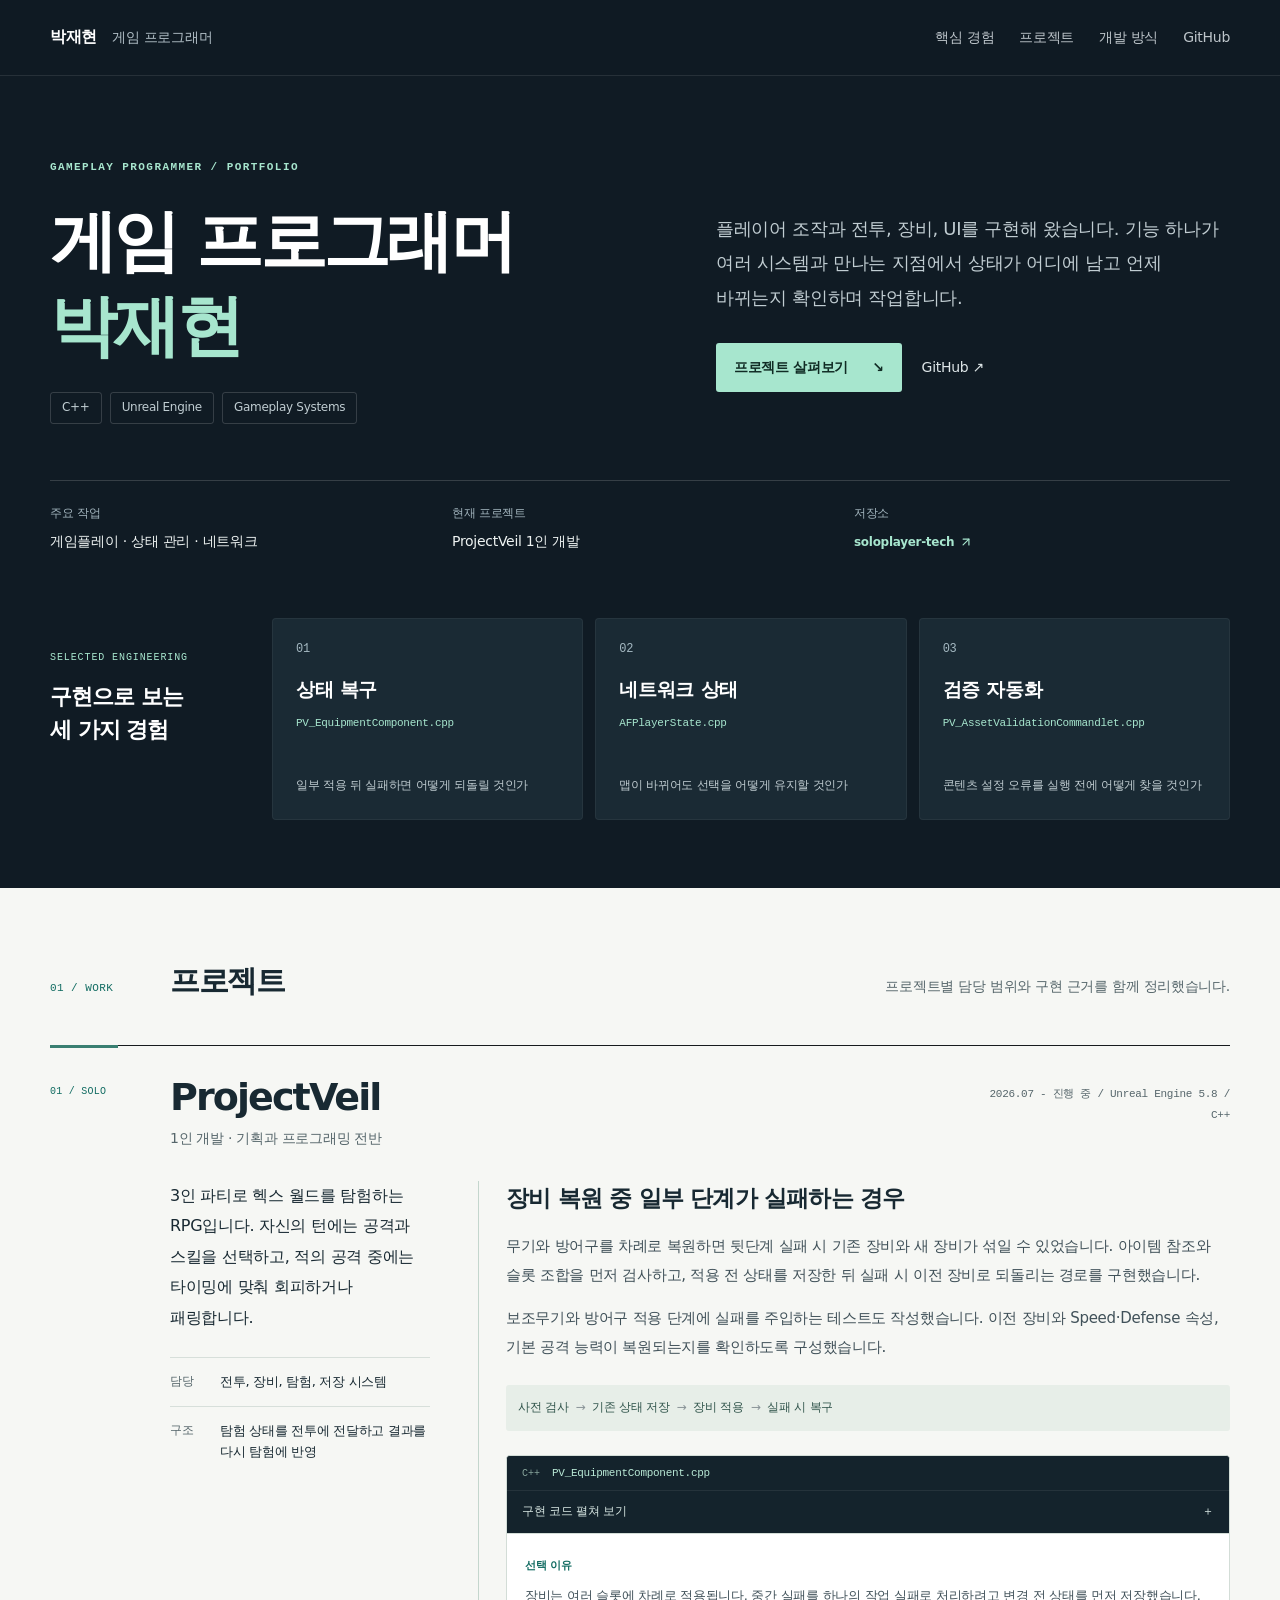
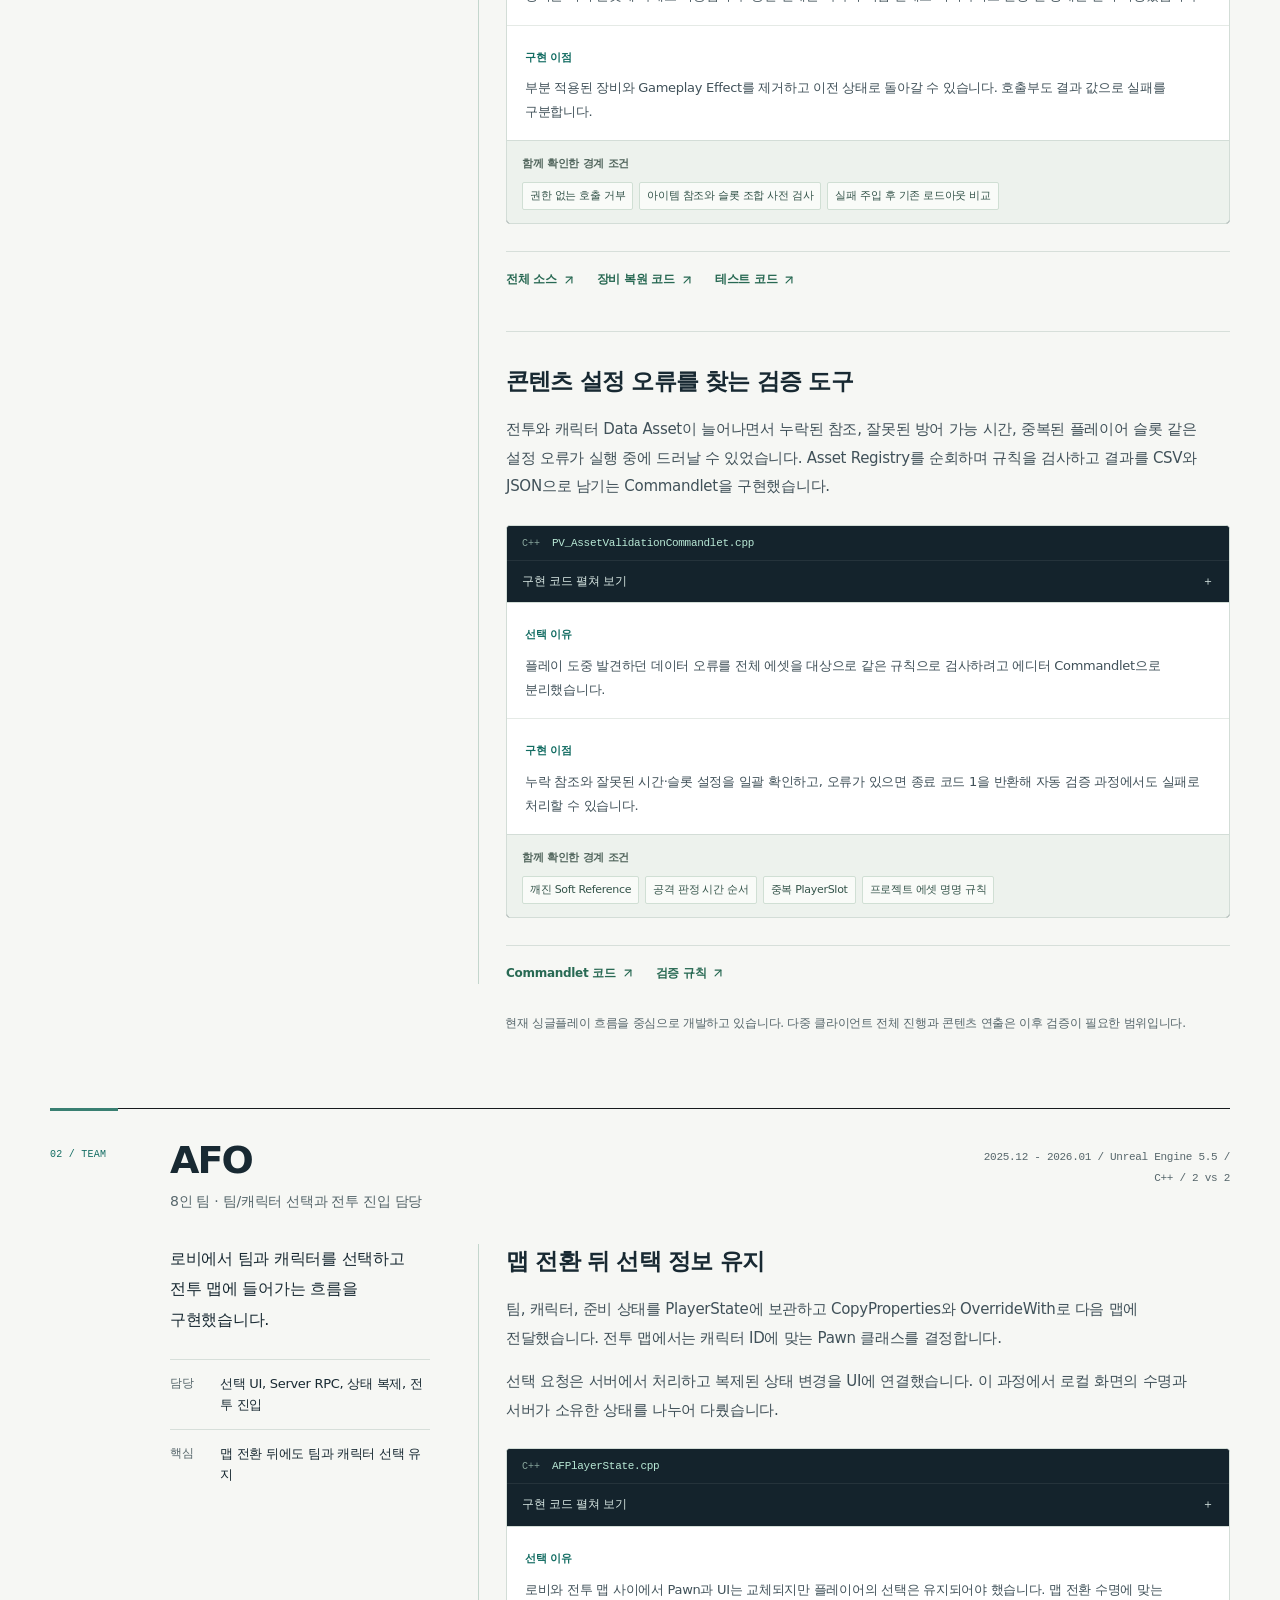
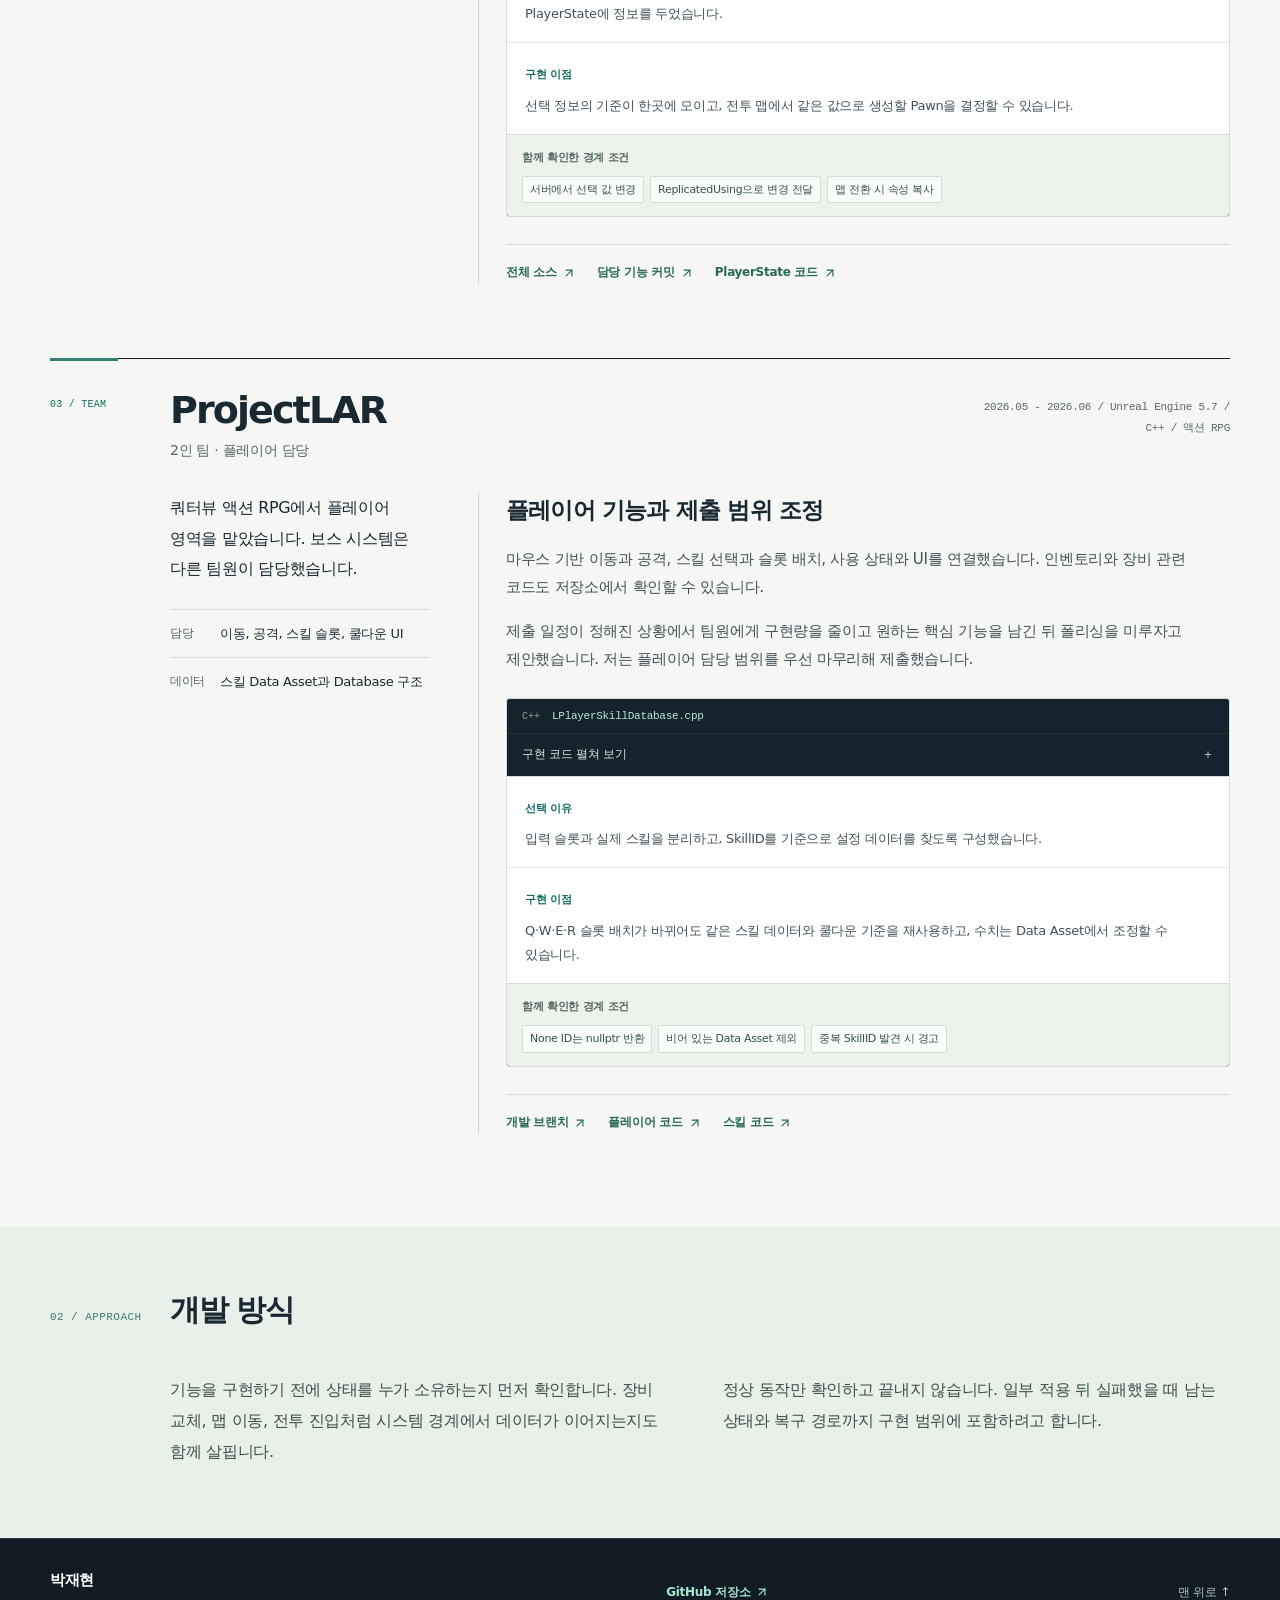
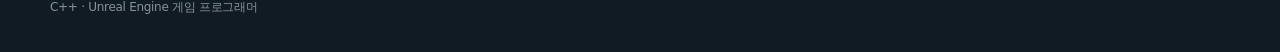
==== index.html @ 5d144451 "Publish redesigned Unreal Engine gameplay portfolio" ====
<!doctype html><html lang="ko"><head><meta charset="utf-8"><meta name="viewport" content="width=device-width,initial-scale=1"><title>박재현 | C++ · Unreal Engine 게임 프로그래머</title><meta name="description" content="ProjectVeil, AFO, ProjectLAR — 게임플레이 구현, 상태 관리, 네트워크와 문제 해결을 담은 박재현의 포트폴리오."><link rel="stylesheet" href="styles.css"><link rel="icon" href="favicon.svg" type="image/svg+xml"><meta name="theme-color" content="#101b24"><link rel="canonical" href="https://soloplayer-tech.github.io/"></head><body><a class="skip" href="#content">본문으로 바로가기</a><header class="site-header"><a class="name" href="#top">박재현 <span>게임 프로그래머</span></a><nav aria-label="페이지 메뉴"><a href="#highlights">핵심 경험</a><a href="#projects">프로젝트</a><a href="#work">개발 방식</a><a href="https://github.com/soloplayer-tech" target="_blank" rel="noopener noreferrer">GitHub</a></nav></header><main id="content"><section class="opening" id="top"><div class="opening-main"><p class="opening-label">GAMEPLAY PROGRAMMER / PORTFOLIO</p><h1>게임 프로그래머<br/><em>박재현</em></h1><div class="hero-tags"><span>C++</span><span>Unreal Engine</span><span>Gameplay Systems</span></div></div><div class="hero-detail"><p class="opening-copy">플레이어 조작과 전투, 장비, UI를 구현해 왔습니다. 기능 하나가 여러 시스템과 만나는 지점에서 상태가 어디에 남고 언제 바뀌는지 확인하며 작업합니다.</p><div class="hero-actions"><a class="primary-action" href="#projects">프로젝트 살펴보기 <span aria-hidden="true">↘</span></a><a class="secondary-action" href="https://github.com/soloplayer-tech" target="_blank" rel="noopener noreferrer">GitHub ↗</a></div></div><div class="opening-info"><div><span>주요 작업</span><p>게임플레이 · 상태 관리 · 네트워크</p></div><div><span>현재 프로젝트</span><p>ProjectVeil 1인 개발</p></div><div><span>저장소</span><p><a class="text-link" href="https://github.com/soloplayer-tech" target="_blank" rel="noopener noreferrer">soloplayer-tech<svg xmlns="http://www.w3.org/2000/svg" width="14" height="14" viewBox="0 0 24 24" fill="none" stroke="currentColor" stroke-width="2" stroke-linecap="round" stroke-linejoin="round" class="lucide lucide-arrow-up-right" aria-hidden="true"><path d="M7 7h10v10"></path><path d="M7 17 17 7"></path></svg></a></p></div></div></section><section class="code-index" id="highlights" aria-labelledby="code-index-title"><div><span>SELECTED ENGINEERING</span><h2 id="code-index-title">구현으로 보는<br/>세 가지 경험</h2></div><a href="#project-veil"><b>01</b><strong>상태 복구</strong><code>PV_EquipmentComponent.cpp</code><small>일부 적용 뒤 실패하면 어떻게 되돌릴 것인가</small></a><a href="#afo"><b>02</b><strong>네트워크 상태</strong><code>AFPlayerState.cpp</code><small>맵이 바뀌어도 선택을 어떻게 유지할 것인가</small></a><a href="#project-veil-tools"><b>03</b><strong>검증 자동화</strong><code>PV_AssetValidationCommandlet.cpp</code><small>콘텐츠 설정 오류를 실행 전에 어떻게 찾을 것인가</small></a></section><section id="projects" class="projects"><div class="section-title"><span>01 / WORK</span><h2>프로젝트</h2><p>프로젝트별 담당 범위와 구현 근거를 함께 정리했습니다.</p></div><article class="project veil-project" id="project-veil"><header class="project-header"><span class="project-number">01 / SOLO</span><div><h3>ProjectVeil</h3><p class="role">1인 개발 · 기획과 프로그래밍 전반</p></div><p class="meta">2026.07 - 진행 중 / Unreal Engine 5.8 / C++</p></header><div class="project-body"><div class="summary"><p>3인 파티로 헥스 월드를 탐험하는 RPG입니다. 자신의 턴에는 공격과 스킬을 선택하고, 적의 공격 중에는 타이밍에 맞춰 회피하거나 패링합니다.</p><dl><div><dt>담당</dt><dd>전투, 장비, 탐험, 저장 시스템</dd></div><div><dt>구조</dt><dd>탐험 상태를 전투에 전달하고 결과를 다시 탐험에 반영</dd></div></dl></div><div class="record"><h4>장비 복원 중 일부 단계가 실패하는 경우</h4><p>무기와 방어구를 차례로 복원하면 뒷단계 실패 시 기존 장비와 새 장비가 섞일 수 있었습니다. 아이템 참조와 슬롯 조합을 먼저 검사하고, 적용 전 상태를 저장한 뒤 실패 시 이전 장비로 되돌리는 경로를 구현했습니다.</p><p>보조무기와 방어구 적용 단계에 실패를 주입하는 테스트도 작성했습니다. 이전 장비와 Speed·Defense 속성, 기본 공격 능력이 복원되는지를 확인하도록 구성했습니다.</p><div class="sequence" aria-label="장비 복원 처리 순서"><span>사전 검사</span><i>→</i><span>기존 상태 저장</span><i>→</i><span>장비 적용</span><i>→</i><span>실패 시 복구</span></div><div class="code-study"><div class="code-file">PV_EquipmentComponent.cpp</div><details class="code-disclosure"><summary>구현 코드 펼쳐 보기 <span aria-hidden="true">＋</span></summary><pre><code>const FRestoreSnapshot Snapshot = CaptureRestoreSnapshot();

if (DidRestoreStepFail(EPV_EquipmentRestoreStep::Armor,
    EquipArmor(ArmorDefinition)))
{
    RollBackToSnapshot(Snapshot);
    return EPV_EquipmentRestoreResult::RuntimeApplyFailed;
}</code></pre></details><div class="code-notes"><div><span>선택 이유</span><p>장비는 여러 슬롯에 차례로 적용됩니다. 중간 실패를 하나의 작업 실패로 처리하려고 변경 전 상태를 먼저 저장했습니다.</p></div><div><span>구현 이점</span><p>부분 적용된 장비와 Gameplay Effect를 제거하고 이전 상태로 돌아갈 수 있습니다. 호출부도 결과 값으로 실패를 구분합니다.</p></div></div><div class="code-checks"><strong>함께 확인한 경계 조건</strong><span>권한 없는 호출 거부</span><span>아이템 참조와 슬롯 조합 사전 검사</span><span>실패 주입 후 기존 로드아웃 비교</span></div></div><div class="links"><a class="text-link" href="https://github.com/soloplayer-tech/ProjectVeil/tree/feature/PJH" target="_blank" rel="noopener noreferrer">전체 소스<svg xmlns="http://www.w3.org/2000/svg" width="14" height="14" viewBox="0 0 24 24" fill="none" stroke="currentColor" stroke-width="2" stroke-linecap="round" stroke-linejoin="round" class="lucide lucide-arrow-up-right" aria-hidden="true"><path d="M7 7h10v10"></path><path d="M7 17 17 7"></path></svg></a><a class="text-link" href="https://github.com/soloplayer-tech/ProjectVeil/blob/feature/PJH/Source/ProjectVeil/Item/PV_EquipmentComponent.cpp" target="_blank" rel="noopener noreferrer">장비 복원 코드<svg xmlns="http://www.w3.org/2000/svg" width="14" height="14" viewBox="0 0 24 24" fill="none" stroke="currentColor" stroke-width="2" stroke-linecap="round" stroke-linejoin="round" class="lucide lucide-arrow-up-right" aria-hidden="true"><path d="M7 7h10v10"></path><path d="M7 17 17 7"></path></svg></a><a class="text-link" href="https://github.com/soloplayer-tech/ProjectVeil/blob/feature/PJH/Source/ProjectVeil/Tests/Item/PV_EquipmentRestoreTests.cpp" target="_blank" rel="noopener noreferrer">테스트 코드<svg xmlns="http://www.w3.org/2000/svg" width="14" height="14" viewBox="0 0 24 24" fill="none" stroke="currentColor" stroke-width="2" stroke-linecap="round" stroke-linejoin="round" class="lucide lucide-arrow-up-right" aria-hidden="true"><path d="M7 7h10v10"></path><path d="M7 17 17 7"></path></svg></a></div><div class="sub-record" id="project-veil-tools"><h4>콘텐츠 설정 오류를 찾는 검증 도구</h4><p>전투와 캐릭터 Data Asset이 늘어나면서 누락된 참조, 잘못된 방어 가능 시간, 중복된 플레이어 슬롯 같은 설정 오류가 실행 중에 드러날 수 있었습니다. Asset Registry를 순회하며 규칙을 검사하고 결과를 CSV와 JSON으로 남기는 Commandlet을 구현했습니다.</p><div class="code-study"><div class="code-file">PV_AssetValidationCommandlet.cpp</div><details class="code-disclosure"><summary>구현 코드 펼쳐 보기 <span aria-hidden="true">＋</span></summary><pre><code>ValidateAssetsOfClass&lt;UPV_CharacterDefinition&gt;(
    AssetRegistry, Context,
    &amp;FPV_AssetValidationRules::ValidateCharacterDefinition);

ValidateAssetsOfClass&lt;UPV_AttackDefinition&gt;(
    AssetRegistry, Context,
    &amp;FPV_AssetValidationRules::ValidateAttackDefinition);

return ErrorCount &gt; 0 ? 1 : 0;</code></pre></details><div class="code-notes"><div><span>선택 이유</span><p>플레이 도중 발견하던 데이터 오류를 전체 에셋을 대상으로 같은 규칙으로 검사하려고 에디터 Commandlet으로 분리했습니다.</p></div><div><span>구현 이점</span><p>누락 참조와 잘못된 시간·슬롯 설정을 일괄 확인하고, 오류가 있으면 종료 코드 1을 반환해 자동 검증 과정에서도 실패로 처리할 수 있습니다.</p></div></div><div class="code-checks"><strong>함께 확인한 경계 조건</strong><span>깨진 Soft Reference</span><span>공격 판정 시간 순서</span><span>중복 PlayerSlot</span><span>프로젝트 에셋 명명 규칙</span></div></div><div class="links"><a class="text-link" href="https://github.com/soloplayer-tech/ProjectVeil/blob/feature/PJH/Source/ProjectVeilEditor/Validation/PV_AssetValidationCommandlet.cpp" target="_blank" rel="noopener noreferrer">Commandlet 코드<svg xmlns="http://www.w3.org/2000/svg" width="14" height="14" viewBox="0 0 24 24" fill="none" stroke="currentColor" stroke-width="2" stroke-linecap="round" stroke-linejoin="round" class="lucide lucide-arrow-up-right" aria-hidden="true"><path d="M7 7h10v10"></path><path d="M7 17 17 7"></path></svg></a><a class="text-link" href="https://github.com/soloplayer-tech/ProjectVeil/blob/feature/PJH/Source/ProjectVeilEditor/Validation/PV_AssetValidationRules.cpp" target="_blank" rel="noopener noreferrer">검증 규칙<svg xmlns="http://www.w3.org/2000/svg" width="14" height="14" viewBox="0 0 24 24" fill="none" stroke="currentColor" stroke-width="2" stroke-linecap="round" stroke-linejoin="round" class="lucide lucide-arrow-up-right" aria-hidden="true"><path d="M7 7h10v10"></path><path d="M7 17 17 7"></path></svg></a></div></div></div></div><p class="scope-note">현재 싱글플레이 흐름을 중심으로 개발하고 있습니다. 다중 클라이언트 전체 진행과 콘텐츠 연출은 이후 검증이 필요한 범위입니다.</p></article><article class="project afo-project" id="afo"><header class="project-header"><span class="project-number">02 / TEAM</span><div><h3>AFO</h3><p class="role">8인 팀 · 팀/캐릭터 선택과 전투 진입 담당</p></div><p class="meta">2025.12 - 2026.01 / Unreal Engine 5.5 / C++ / 2 vs 2</p></header><div class="project-body"><div class="summary"><p>로비에서 팀과 캐릭터를 선택하고 전투 맵에 들어가는 흐름을 구현했습니다.</p><dl><div><dt>담당</dt><dd>선택 UI, Server RPC, 상태 복제, 전투 진입</dd></div><div><dt>핵심</dt><dd>맵 전환 뒤에도 팀과 캐릭터 선택 유지</dd></div></dl></div><div class="record"><h4>맵 전환 뒤 선택 정보 유지</h4><p>팀, 캐릭터, 준비 상태를 PlayerState에 보관하고 CopyProperties와 OverrideWith로 다음 맵에 전달했습니다. 전투 맵에서는 캐릭터 ID에 맞는 Pawn 클래스를 결정합니다.</p><p>선택 요청은 서버에서 처리하고 복제된 상태 변경을 UI에 연결했습니다. 이 과정에서 로컬 화면의 수명과 서버가 소유한 상태를 나누어 다뤘습니다.</p><div class="code-study"><div class="code-file">AFPlayerState.cpp</div><details class="code-disclosure"><summary>구현 코드 펼쳐 보기 <span aria-hidden="true">＋</span></summary><pre><code>void AAFPlayerState::CopyProperties(APlayerState* PlayerState)
{
    Super::CopyProperties(PlayerState);
    if (AAFPlayerState* NewPS = Cast&lt;AAFPlayerState&gt;(PlayerState))
    {
        NewPS-&gt;TeamID = TeamID;
        NewPS-&gt;SelectedCharacterId = SelectedCharacterId;
        NewPS-&gt;bReady = bReady;
    }
}</code></pre></details><div class="code-notes"><div><span>선택 이유</span><p>로비와 전투 맵 사이에서 Pawn과 UI는 교체되지만 플레이어의 선택은 유지되어야 했습니다. 맵 전환 수명에 맞는 PlayerState에 정보를 두었습니다.</p></div><div><span>구현 이점</span><p>선택 정보의 기준이 한곳에 모이고, 전투 맵에서 같은 값으로 생성할 Pawn을 결정할 수 있습니다.</p></div></div><div class="code-checks"><strong>함께 확인한 경계 조건</strong><span>서버에서 선택 값 변경</span><span>ReplicatedUsing으로 변경 전달</span><span>맵 전환 시 속성 복사</span></div></div><div class="links"><a class="text-link" href="https://github.com/soloplayer-tech/AFO" target="_blank" rel="noopener noreferrer">전체 소스<svg xmlns="http://www.w3.org/2000/svg" width="14" height="14" viewBox="0 0 24 24" fill="none" stroke="currentColor" stroke-width="2" stroke-linecap="round" stroke-linejoin="round" class="lucide lucide-arrow-up-right" aria-hidden="true"><path d="M7 7h10v10"></path><path d="M7 17 17 7"></path></svg></a><a class="text-link" href="https://github.com/soloplayer-tech/AFO/commit/443e94f0" target="_blank" rel="noopener noreferrer">담당 기능 커밋<svg xmlns="http://www.w3.org/2000/svg" width="14" height="14" viewBox="0 0 24 24" fill="none" stroke="currentColor" stroke-width="2" stroke-linecap="round" stroke-linejoin="round" class="lucide lucide-arrow-up-right" aria-hidden="true"><path d="M7 7h10v10"></path><path d="M7 17 17 7"></path></svg></a><a class="text-link" href="https://github.com/soloplayer-tech/AFO/blob/main/Source/AFO/Private/Player/AFPlayerState.cpp" target="_blank" rel="noopener noreferrer">PlayerState 코드<svg xmlns="http://www.w3.org/2000/svg" width="14" height="14" viewBox="0 0 24 24" fill="none" stroke="currentColor" stroke-width="2" stroke-linecap="round" stroke-linejoin="round" class="lucide lucide-arrow-up-right" aria-hidden="true"><path d="M7 7h10v10"></path><path d="M7 17 17 7"></path></svg></a></div></div></div></article><article class="project lar-project" id="project-lar"><header class="project-header"><span class="project-number">03 / TEAM</span><div><h3>ProjectLAR</h3><p class="role">2인 팀 · 플레이어 담당</p></div><p class="meta">2026.05 - 2026.06 / Unreal Engine 5.7 / C++ / 액션 RPG</p></header><div class="project-body"><div class="summary"><p>쿼터뷰 액션 RPG에서 플레이어 영역을 맡았습니다. 보스 시스템은 다른 팀원이 담당했습니다.</p><dl><div><dt>담당</dt><dd>이동, 공격, 스킬 슬롯, 쿨다운 UI</dd></div><div><dt>데이터</dt><dd>스킬 Data Asset과 Database 구조</dd></div></dl></div><div class="record"><h4>플레이어 기능과 제출 범위 조정</h4><p>마우스 기반 이동과 공격, 스킬 선택과 슬롯 배치, 사용 상태와 UI를 연결했습니다. 인벤토리와 장비 관련 코드도 저장소에서 확인할 수 있습니다.</p><p>제출 일정이 정해진 상황에서 팀원에게 구현량을 줄이고 원하는 핵심 기능을 남긴 뒤 폴리싱을 미루자고 제안했습니다. 저는 플레이어 담당 범위를 우선 마무리해 제출했습니다.</p><div class="code-study"><div class="code-file">LPlayerSkillDatabase.cpp</div><details class="code-disclosure"><summary>구현 코드 펼쳐 보기 <span aria-hidden="true">＋</span></summary><pre><code>for (const TObjectPtr&lt;ULPlayerSkillDataAsset&gt;&amp; SkillData : SkillDataAssets)
{
    if (!SkillData || SkillData-&gt;SkillID != SkillID)
    {
        continue;
    }
    if (FoundSkillDataAsset)
    {
        UE_LOG(LogTemp, Warning,
            TEXT(&quot;Duplicate SkillID in SkillDatabase: %s&quot;),
            *UEnum::GetValueAsString(SkillID));
        continue;
    }
    FoundSkillDataAsset = SkillData.Get();
}</code></pre></details><div class="code-notes"><div><span>선택 이유</span><p>입력 슬롯과 실제 스킬을 분리하고, SkillID를 기준으로 설정 데이터를 찾도록 구성했습니다.</p></div><div><span>구현 이점</span><p>Q·W·E·R 슬롯 배치가 바뀌어도 같은 스킬 데이터와 쿨다운 기준을 재사용하고, 수치는 Data Asset에서 조정할 수 있습니다.</p></div></div><div class="code-checks"><strong>함께 확인한 경계 조건</strong><span>None ID는 nullptr 반환</span><span>비어 있는 Data Asset 제외</span><span>중복 SkillID 발견 시 경고</span></div></div><div class="links"><a class="text-link" href="https://github.com/soloplayer-tech/ProjectLAR/tree/dev" target="_blank" rel="noopener noreferrer">개발 브랜치<svg xmlns="http://www.w3.org/2000/svg" width="14" height="14" viewBox="0 0 24 24" fill="none" stroke="currentColor" stroke-width="2" stroke-linecap="round" stroke-linejoin="round" class="lucide lucide-arrow-up-right" aria-hidden="true"><path d="M7 7h10v10"></path><path d="M7 17 17 7"></path></svg></a><a class="text-link" href="https://github.com/soloplayer-tech/ProjectLAR/tree/dev/Source/ProjectLAR/Player" target="_blank" rel="noopener noreferrer">플레이어 코드<svg xmlns="http://www.w3.org/2000/svg" width="14" height="14" viewBox="0 0 24 24" fill="none" stroke="currentColor" stroke-width="2" stroke-linecap="round" stroke-linejoin="round" class="lucide lucide-arrow-up-right" aria-hidden="true"><path d="M7 7h10v10"></path><path d="M7 17 17 7"></path></svg></a><a class="text-link" href="https://github.com/soloplayer-tech/ProjectLAR/tree/dev/Source/ProjectLAR/Skill" target="_blank" rel="noopener noreferrer">스킬 코드<svg xmlns="http://www.w3.org/2000/svg" width="14" height="14" viewBox="0 0 24 24" fill="none" stroke="currentColor" stroke-width="2" stroke-linecap="round" stroke-linejoin="round" class="lucide lucide-arrow-up-right" aria-hidden="true"><path d="M7 7h10v10"></path><path d="M7 17 17 7"></path></svg></a></div></div></div></article></section><section id="work" class="work"><div class="section-title"><span>02 / APPROACH</span><h2>개발 방식</h2></div><div class="work-copy"><p>기능을 구현하기 전에 상태를 누가 소유하는지 먼저 확인합니다. 장비 교체, 맵 이동, 전투 진입처럼 시스템 경계에서 데이터가 이어지는지도 함께 살핍니다.</p><p>정상 동작만 확인하고 끝내지 않습니다. 일부 적용 뒤 실패했을 때 남는 상태와 복구 경로까지 구현 범위에 포함하려고 합니다.</p></div></section><footer><div><strong>박재현</strong><span>C++ · Unreal Engine 게임 프로그래머</span></div><a class="text-link" href="https://github.com/soloplayer-tech" target="_blank" rel="noopener noreferrer">GitHub 저장소<svg xmlns="http://www.w3.org/2000/svg" width="14" height="14" viewBox="0 0 24 24" fill="none" stroke="currentColor" stroke-width="2" stroke-linecap="round" stroke-linejoin="round" class="lucide lucide-arrow-up-right" aria-hidden="true"><path d="M7 7h10v10"></path><path d="M7 17 17 7"></path></svg></a><a class="back-top" href="#top">맨 위로 ↑</a></footer></main></body></html>
---- styles.css ----
:root{--black:#050708;--panel:#0d1114;--paper:#f4f5f5;--ink:#101416;--muted:#657078;--line:#d3d8da;--cyan:#37f3d2;--blue:#3478ff;--violet:#a84cff;color-scheme:dark;font-family:'Noto Sans KR','Apple SD Gothic Neo','Malgun Gothic',system-ui,sans-serif}
*{box-sizing:border-box}html{scroll-behavior:smooth;scroll-padding-top:75px;background:var(--black)}body{margin:0;background:var(--black);color:white;font-size:16px;line-height:1.78;letter-spacing:-.012em}a{color:inherit;text-decoration:none}a:focus-visible{outline:2px solid var(--cyan);outline-offset:5px}::selection{background:var(--blue);color:white}p{margin:0}h1,h2,h3,h4{margin:0;font-family:'Noto Sans KR','Apple SD Gothic Neo','Malgun Gothic',system-ui,sans-serif;font-weight:700;line-height:1.22;word-break:keep-all}svg{flex:none}.skip{position:fixed;top:-80px;left:16px;background:white;color:black;padding:8px 12px;z-index:40}.skip:focus{top:12px}
.site-header{height:72px;border-bottom:1px solid #ffffff1c;display:flex;justify-content:space-between;align-items:center;padding:0 max(28px,calc((100vw - 1180px)/2));position:fixed;inset:0 0 auto;background:#050708d9;backdrop-filter:blur(18px);z-index:30}.name{font-weight:700;letter-spacing:-.02em}.name span{font-weight:400;color:#9aa5ac;margin-left:10px;font-size:14px}.site-header nav{display:flex;gap:30px;color:#bdc5ca;font-size:14px}.site-header nav a{transition:color .2s}.site-header nav a:hover{color:var(--cyan)}
main{overflow:hidden}.opening{min-height:100vh;padding:150px max(28px,calc((100vw - 1180px)/2)) 54px;display:grid;grid-template-columns:1.08fr .92fr;grid-template-rows:1fr auto;gap:60px;align-items:center;position:relative;background:radial-gradient(circle at 76% 44%,#122c34 0,transparent 28%),radial-gradient(circle at 20% 90%,#231126 0,transparent 34%),#050708}.opening:after{content:'';position:absolute;inset:72px 0 0;background-image:linear-gradient(#ffffff07 1px,transparent 1px),linear-gradient(90deg,#ffffff07 1px,transparent 1px);background-size:72px 72px;mask-image:linear-gradient(to bottom,transparent,#000 40%,transparent);pointer-events:none}.opening-main,.opening-copy,.opening-info{position:relative;z-index:2}.opening-label{font:600 14px/1.4 ui-monospace,Consolas,monospace;color:var(--cyan);letter-spacing:.06em;margin-bottom:24px}.opening h1{font-size:clamp(48px,6.1vw,86px);letter-spacing:-.065em}.opening-copy{font-size:20px;line-height:1.9;word-break:keep-all;color:#c3cbd0;max-width:510px}.opening-info{grid-column:1/-1;padding-top:18px;border-top:1px solid #ffffff28;display:grid;grid-template-columns:repeat(3,1fr);gap:30px}.opening-info span{display:block;font-size:12px;color:#828e95;margin-bottom:4px}.opening-info p{font-size:14px}.opening .text-link{color:var(--cyan)}
.orbit{position:absolute;width:min(39vw,520px);aspect-ratio:1;right:4vw;top:13vh;opacity:.58;filter:saturate(1.2);animation:float 7s ease-in-out infinite}.orbit b{position:absolute;inset:31%;border-radius:50%;background:radial-gradient(circle at 35% 30%,#fff 0,#47f2d8 10%,#2569ff 42%,#8126c6 68%,#030405 74%);box-shadow:0 0 75px #3478ff88,0 0 130px #a84cff55}.orbit i{position:absolute;inset:12%;border:1px solid #46eed779;border-radius:50%;transform:rotate(63deg) scaleY(.34)}.orbit i:nth-child(2){inset:2%;border-color:#7d5bff66;transform:rotate(-28deg) scaleY(.43)}.orbit i:nth-child(3){inset:20%;border-color:#40aaff88;transform:rotate(12deg) scaleY(.28)}
.projects{background:var(--paper);color:var(--ink);padding:95px max(28px,calc((100vw - 1180px)/2))}.section-title{display:grid;grid-template-columns:58px 220px 1fr;align-items:baseline;margin-bottom:70px}.section-title>span{font:13px ui-monospace,Consolas,monospace;color:#126c62}.section-title h2{font-size:34px;letter-spacing:-.045em}.section-title p{color:var(--muted);font-size:14px;text-align:right}.project{border-top:1px solid #171b1d;padding:35px 0 105px;position:relative;view-timeline-name:--project;view-timeline-axis:block;animation:reveal linear both;animation-timeline:--project;animation-range:entry 8% cover 30%}.project:before{content:'';position:absolute;left:0;top:-1px;width:140px;height:3px;background:linear-gradient(90deg,var(--blue),var(--cyan))}.afo-project:before{background:linear-gradient(90deg,var(--violet),var(--blue))}.lar-project:before{background:linear-gradient(90deg,var(--cyan),#72ff79)}.project-header{display:grid;grid-template-columns:58px 1fr auto;align-items:start;margin-bottom:46px}.project-number{font:13px ui-monospace,Consolas,monospace;color:#126c62;padding-top:10px}.project h3{font-size:44px;letter-spacing:-.05em}.role{font-size:15px;color:var(--muted);margin-top:5px}.meta{font:12px/1.6 ui-monospace,Consolas,monospace;color:var(--muted);padding-top:10px;text-align:right}.project-body{display:grid;grid-template-columns:31% 1fr;gap:82px;margin-left:58px}.summary>p{font-size:18px;line-height:1.85;word-break:keep-all}.summary dl{margin:32px 0 0}.summary dl div{border-top:1px solid var(--line);padding:13px 0;display:grid;grid-template-columns:60px 1fr;gap:12px}.summary dt{font-size:12px;color:var(--muted)}.summary dd{font-size:14px;margin:0;line-height:1.65}.record{padding-left:32px;border-left:2px solid #287d72}.record h4{font-size:26px;letter-spacing:-.035em;margin-bottom:20px}.record>p{color:#424a4f;margin-bottom:15px;word-break:keep-all}.sequence{display:flex;align-items:center;flex-wrap:wrap;gap:9px;margin:24px 0;background:#e6e9e9;padding:13px 16px;font-size:13px}.sequence i{font-style:normal;color:#8a9498}.links{border-top:1px solid var(--line);margin-top:27px;padding-top:17px;display:flex;flex-wrap:wrap;gap:12px 25px}.text-link{display:inline-flex;align-items:center;gap:5px;color:#176a61;font-size:13px;font-weight:700}.text-link:hover{text-decoration:underline;text-underline-offset:4px}.scope-note{margin:28px 0 0 calc(31% + 140px);font-size:12px;color:var(--muted)}
.code-study{margin:30px 0 5px;border:1px solid #273238;background:#0b0f12;color:#eef5f3;box-shadow:0 20px 50px #0b182014}.code-file{padding:10px 15px;border-bottom:1px solid #29343a;font:12px ui-monospace,Consolas,monospace;color:#76e8d4}.code-file:before{content:'●  ●  ●';color:#506068;letter-spacing:3px;margin-right:14px}.code-study pre{margin:0;padding:21px 22px;overflow-x:auto;font:13px/1.75 ui-monospace,Consolas,monospace;tab-size:4;background:radial-gradient(circle at 100% 0,#12343b88,transparent 48%)}.code-study code{font:inherit}.code-notes{background:white;color:var(--ink);display:grid;grid-template-columns:1fr 1fr;border-top:1px solid #29343a}.code-notes>div{padding:18px}.code-notes>div+div{border-left:1px solid var(--line)}.code-notes span{font-size:12px;font-weight:700;color:#126c62}.code-notes p{font-size:14px;line-height:1.75;margin-top:6px;word-break:keep-all}
.sub-record{margin-top:58px;padding-top:42px;border-top:1px solid var(--line);scroll-margin-top:90px}.sub-record>p{color:#424a4f;margin-bottom:15px;word-break:keep-all}
.work{background:linear-gradient(130deg,#06090a,#0d1719 52%,#15101e);padding:105px max(28px,calc((100vw - 1180px)/2)) 115px;color:white;position:relative}.work:before{content:'';position:absolute;width:370px;height:370px;border:1px solid #35eaca33;border-radius:50%;right:-100px;top:-170px;box-shadow:0 0 100px #5447ff22}.work .section-title{margin-bottom:45px}.work .section-title>span{color:var(--cyan)}.work-copy{margin-left:278px;display:grid;grid-template-columns:1fr 1fr;gap:60px}.work-copy p{font-size:19px;color:#c8d0d4;word-break:keep-all}footer{background:#050708;color:white;border-top:1px solid #ffffff21;padding:30px max(28px,calc((100vw - 1180px)/2)) 48px;display:flex;justify-content:space-between;align-items:center}footer strong{display:block;font-size:15px}footer span{display:block;color:#87939a;font-size:12px;margin-top:3px}footer .text-link{color:var(--cyan)}
@keyframes float{50%{transform:translateY(-18px) rotate(4deg)}}@keyframes reveal{from{opacity:.25;transform:translateY(55px)}to{opacity:1;transform:none}}
@media(max-width:800px){.site-header{height:62px;padding:0 20px}.name span{display:none}.site-header nav{gap:16px;font-size:13px}main{width:auto}.opening{min-height:100svh;padding:120px 20px 38px;display:flex;flex-direction:column;align-items:flex-start;justify-content:flex-end;gap:25px}.opening h1{font-size:44px}.opening-copy{font-size:16px}.opening-info{width:100%;margin-top:15px;grid-template-columns:1fr;gap:11px}.opening-info div{border-top:1px solid #ffffff1f;padding-top:8px}.orbit{width:430px;right:-180px;top:80px}.projects{padding:62px 20px}.section-title{grid-template-columns:38px 1fr;margin-bottom:40px}.section-title p{display:none}.project{padding:28px 0 65px}.project-header{grid-template-columns:38px 1fr;margin-bottom:34px}.project-header .meta{grid-column:2;margin-top:10px;text-align:left;padding:0}.project h3{font-size:34px}.project-body{display:block;margin-left:38px}.record{margin-top:32px;padding-left:18px}.scope-note{margin:25px 0 0 38px}.code-notes{grid-template-columns:1fr}.code-notes>div+div{border-left:0;border-top:1px solid var(--line)}.work{padding:70px 20px}.work-copy{margin-left:38px;grid-template-columns:1fr;gap:20px}.work-copy p{font-size:17px}footer{padding:28px 20px 40px;align-items:flex-start;gap:20px}}
@media(max-width:440px){.site-header nav a:first-child,.site-header nav a:nth-child(2){display:none}.opening h1{font-size:38px}.project-body,.scope-note{margin-left:0}.project-header,.section-title{grid-template-columns:30px 1fr}.work-copy{margin-left:0}.sequence{align-items:flex-start;flex-direction:column}.sequence i{transform:rotate(90deg);height:12px}.code-study pre{font-size:11px;padding:16px 14px}footer{flex-direction:column}}
@media(prefers-reduced-motion:reduce){html{scroll-behavior:auto}.orbit,.project{animation:none}}
@media print{@page{size:A4;margin:13mm}:root{color-scheme:light}body{font-size:9pt;background:white;color:#111}.site-header,.skip,.orbit{display:none}main{overflow:visible}.opening{min-height:0;padding:0 0 16px;display:grid;grid-template-columns:1fr 1fr;gap:22px;background:white;color:#111}.opening:after{display:none}.opening h1{font-size:28pt}.opening-label,.opening .text-link{color:#126c62}.opening-copy{font-size:9pt;color:#333}.opening-info{margin:18px 0 0;color:#111;border-color:#aaa}.projects{padding:22px 0;background:white}.section-title{margin-bottom:20px}.project{padding:14px 0 24px;animation:none;break-inside:avoid}.project-header{margin-bottom:17px}.project h3{font-size:21pt}.project-body{gap:28px}.record>p,.summary>p{font-size:8.5pt}.code-study{box-shadow:none;margin-top:15px;break-inside:avoid}.code-study pre{font-size:7.2pt;padding:11px 12px}.code-notes p{font-size:8pt}.code-notes>div{padding:10px}.links{margin-top:12px;padding-top:9px}.scope-note{font-size:7.5pt}.work{background:white;color:#111;padding:22px 0;break-before:page}.work:before{display:none}.work-copy p{font-size:10pt;color:#333}footer{background:white;color:#111;padding:18px 0 0;border-color:#aaa}footer .text-link{color:#126c62}}

.code-index{padding:58px max(28px,calc((100vw - 1180px)/2)) 72px;background:#080b0d;color:white;display:grid;grid-template-columns:220px repeat(3,1fr);gap:1px}.code-index>div,.code-index>a{padding:24px;border:1px solid #ffffff1a;margin-right:-1px}.code-index>div span{font:12px ui-monospace,Consolas,monospace;color:var(--cyan)}.code-index h2{font-size:25px;margin-top:10px}.code-index>a{display:flex;flex-direction:column;min-height:190px;transition:background .22s,transform .22s}.code-index>a:hover{background:#111b20;transform:translateY(-4px)}.code-index b{font:12px ui-monospace,Consolas,monospace;color:#6f7d84}.code-index strong{font-size:19px;margin-top:20px}.code-index code{font:12px/1.5 ui-monospace,Consolas,monospace;color:var(--cyan);margin-top:5px;word-break:break-all}.code-index small{font-size:13px;line-height:1.65;color:#97a3a9;margin-top:auto;padding-top:16px;word-break:keep-all}.code-checks{padding:14px 18px;display:flex;gap:8px;align-items:center;flex-wrap:wrap;border-top:1px solid #29343a}.code-checks strong{font-size:12px;color:#8d9ba1;margin-right:5px}.code-checks span{font-size:12px;color:#d5dedb;border:1px solid #405057;padding:4px 8px}
@media(max-width:800px){.code-index{padding:45px 20px 55px;grid-template-columns:1fr}.code-index>div,.code-index>a{margin:0 0 -1px;min-height:0}.code-index>a small{margin-top:8px}}
@media(min-width:521px) and (max-width:800px){.code-index{grid-template-columns:repeat(2,1fr)}.code-index>div{grid-column:1/-1}.code-index>a{min-height:155px}.code-index>a:last-child{grid-column:1/-1}}
@media(max-width:520px){.code-index{grid-template-columns:1fr}}
@media print{.code-index{display:none}.code-checks{padding:8px}}


/* Recruiting portfolio: compact introduction, readable evidence, no animation. */
:root{--black:#101b24;--panel:#142631;--paper:#f6f7f4;--ink:#182932;--muted:#56666b;--line:#d7dfda;--cyan:#a7e6ce;--blue:#397f71;--violet:#397f71}
body{font-size:16px;line-height:1.8;letter-spacing:-.018em}h1,h2,h3,h4{letter-spacing:-.045em}p,dd{overflow-wrap:break-word}a:focus-visible,summary:focus-visible{outline:3px solid #39977d;outline-offset:5px;border-radius:2px}.site-header{background:#101b24f2;border-color:#ffffff18;height:76px}.site-header nav{gap:25px}.name span{color:#b1bfc6}.opening{min-height:0;padding-top:160px;padding-bottom:52px;background:#101b24;grid-template-columns:1.12fr 1fr;grid-template-rows:auto auto;gap:56px 90px}.opening:after{display:none}.opening-label{font-size:11px;letter-spacing:.13em;color:#a7e6ce;margin-bottom:24px}.opening h1{font-size:clamp(42px,5.2vw,70px);line-height:1.27;letter-spacing:-.055em}.opening h1 em{font-style:normal;color:#a7e6ce}.hero-tags{display:flex;flex-wrap:wrap;gap:8px;margin-top:24px}.hero-tags span{border:1px solid #ffffff28;color:#c0cdd2;font-size:12px;padding:4px 11px;border-radius:3px}.opening-copy{font-size:18px;line-height:1.9;color:#c1cdd2}.hero-actions{display:flex;gap:20px;align-items:center;margin-top:28px}.primary-action{display:flex;justify-content:space-between;align-items:center;gap:24px;background:#a7e6ce;color:#102b24;padding:12px 18px;font-size:14px;font-weight:700;border-radius:3px}.primary-action:hover{background:#c2f3df}.secondary-action{font-size:14px;color:#dde5e7}.secondary-action:hover{text-decoration:underline}.opening-info{padding-top:22px;gap:26px}.opening-info span{color:#a2b4bd;font-size:12px}.opening-info p{font-size:14px;color:#eff4f3}.hero-detail{position:relative;z-index:2;padding-top:20px}.code-index{background:#101b24;padding-top:12px;padding-bottom:68px;grid-template-columns:210px repeat(3,minmax(0,1fr));gap:12px}.code-index>div,.code-index>a{border:0;margin:0;padding:23px;background:#1a2a34;border-radius:4px}.code-index>div{background:none;padding-left:0}.code-index>div span{font-size:10px;letter-spacing:.09em}.code-index h2{font-size:22px;line-height:1.5}.code-index>a{min-height:202px;border:1px solid #ffffff0d;transition:background .15s}.code-index>a:hover{background:#243a46;transform:none}.code-index b{color:#a5b9c2}.code-index strong{font-size:19px;margin-top:16px}.code-index code{font-size:11px;margin-top:9px}.code-index small{color:#c0ccd1;font-size:12px}.projects{padding-top:75px;padding-bottom:20px}.section-title{grid-template-columns:120px 220px 1fr;margin-bottom:46px}.section-title>span{font-size:11px;letter-spacing:.04em}.section-title h2{font-size:30px}.project{animation:none;padding-top:28px;padding-bottom:74px;opacity:1;transform:none}.project:before{background:#397f71;width:68px}.project-header{grid-template-columns:120px 1fr 260px;margin-bottom:30px;gap:0}.project-number{font-size:10px;padding-top:12px;letter-spacing:.025em}.project h3{font-size:38px}.role{font-size:14px}.meta{font-size:11px;max-width:260px;line-height:1.9}.project-body{margin-left:120px;grid-template-columns:260px minmax(0,1fr);gap:48px;align-items:start}.summary{position:sticky;top:110px}.summary>p{font-size:16px;line-height:1.9}.summary dl{margin-top:24px}.summary dl div{grid-template-columns:42px 1fr;gap:8px}.summary dd{font-size:13px}.record{padding-left:27px;border-left:1px solid #c4d6cd;min-width:0}.record h4{font-size:23px;line-height:1.5;margin-bottom:17px}.record>p,.sub-record>p{font-size:15px;color:#405159;line-height:1.9}.sequence{background:#e7eee8;color:#30544b;border-radius:3px;font-size:12px;padding:12px;gap:7px}.code-study{box-shadow:none;border-color:#d3ddd7;border-radius:4px;overflow:hidden;margin-top:24px;background:#14232c}.code-file{padding:11px 15px;border:0;font-size:11px;color:#b9e9d6;background:#14232c;overflow-wrap:anywhere}.code-file:before{content:'C++';letter-spacing:0;margin-right:12px;color:#87a49b;font-size:10px}.code-disclosure summary{display:flex;justify-content:space-between;align-items:center;cursor:pointer;list-style:none;padding:10px 15px;color:#d7e6e2;font-size:12px;border-top:1px solid #ffffff12}.code-disclosure summary::-webkit-details-marker{display:none}.code-disclosure[open] summary span{transform:rotate(45deg)}.code-disclosure pre{background:#0c1820;font-size:12px;line-height:1.75;max-height:420px;padding:18px;overflow:auto}.code-notes{grid-template-columns:1fr;background:#fff;border-top:1px solid #d3ddd7}.code-notes>div{padding:16px 18px}.code-notes>div+div{border-left:0;border-top:1px solid #e5eae6}.code-notes p{font-size:13px;color:#405159;line-height:1.85}.code-notes span{font-size:11px}.code-checks{background:#edf2ed;border-top:1px solid #d3ddd7;padding:13px 15px;gap:6px}.code-checks strong{display:block;flex-basis:100%;color:#53675e;font-size:11px;margin-bottom:2px}.code-checks span{color:#34544a;border-color:#d0dfd4;background:#f9fbf8;padding:3px 7px;border-radius:2px;font-size:11px}.links{gap:12px 21px}.text-link{font-size:12px;color:#286953}.scope-note{margin-left:428px;padding-left:27px;font-size:12px;line-height:1.85}.sub-record{margin-top:40px;padding-top:32px}.work{padding-top:65px;padding-bottom:70px;background:#e9efe9;color:#182932}.work:before{display:none}.work .section-title>span{color:#397f71}.work-copy{margin-left:120px;gap:45px}.work-copy p{font-size:16px;color:#3c5149;line-height:1.95}footer{background:#101b24;padding-top:28px;padding-bottom:30px;gap:24px}.back-top{color:#b1c2c8;font-size:12px}.project,.orbit{animation:none}
@media(min-width:801px) and (max-width:1100px){.project-body{margin-left:0;grid-template-columns:230px minmax(0,1fr);gap:32px}.project-header{grid-template-columns:95px 1fr 220px}.scope-note{margin-left:262px}.code-index{grid-template-columns:1fr 1fr 1fr}.code-index>div{grid-column:1/-1;padding:0 0 12px}.code-index h2 br{display:none}}
@media(max-width:800px){.site-header{height:64px}.site-header nav{gap:18px}.site-header nav a:first-child{display:none}.opening{padding:110px 24px 30px;display:grid;grid-template-columns:1fr;gap:26px;min-height:0}.opening h1{font-size:48px}.opening-label{font-size:10px}.hero-detail{padding:0}.opening-copy{font-size:16px;max-width:570px}.hero-actions{margin-top:22px}.opening-info{grid-template-columns:repeat(3,1fr);gap:18px;margin-top:4px}.opening-info div{border:0;padding:0}.opening-info p{font-size:12px}.opening-info span{font-size:11px}.code-index{padding:10px 24px 42px;grid-template-columns:1fr;gap:10px}.code-index>div{grid-column:auto;padding:15px 0}.code-index h2{font-size:20px}.code-index h2 br{display:none}.code-index>a{min-height:0;padding:20px;display:grid;grid-template-columns:28px 1fr;gap:3px 12px}.code-index strong{margin:0;font-size:17px}.code-index code,.code-index small{grid-column:2;margin:0;padding-top:4px}.code-index>a:last-child{grid-column:auto}.projects{padding:45px 24px 0}.section-title{grid-template-columns:92px 1fr;margin-bottom:30px}.section-title h2{font-size:27px}.project-header{grid-template-columns:1fr;gap:8px;margin-bottom:24px}.project-number{padding:0}.project h3{font-size:32px}.project-header .meta{grid-column:auto;text-align:left;margin:0;max-width:none}.project-body{display:block;margin:0}.summary{position:static;max-width:600px}.summary dl{display:grid;grid-template-columns:1fr 1fr;gap:18px;margin-top:18px}.summary dl div{display:block}.summary dt{margin-bottom:4px}.record{margin-top:26px;border-left:0;padding-left:0}.record h4{font-size:21px}.scope-note{margin-left:0;padding-left:0}.work{padding:45px 24px}.work-copy{margin-left:0;grid-template-columns:1fr;gap:18px}.work-copy p{font-size:15px}footer{padding:26px 24px;flex-wrap:wrap}.back-top{margin-left:auto}}
@media(max-width:440px){.opening h1{font-size:42px}.hero-actions{gap:17px}.primary-action{padding:11px 14px;font-size:13px}.secondary-action{font-size:13px}.opening-info{grid-template-columns:1fr;gap:14px}.opening-info div{display:flex;gap:15px;align-items:baseline}.opening-info span{min-width:80px;margin:0}.opening-info p{font-size:13px}.site-header nav a:nth-child(2){display:none}.summary dl{grid-template-columns:1fr;gap:0}.sequence{flex-direction:row;align-items:center}.sequence i{transform:none;height:auto}.code-file{font-size:10px}footer{flex-direction:row}}
@media print{.hero-actions,.hero-tags,.back-top,.code-disclosure{display:none}.opening{padding:0;grid-template-columns:1fr 1fr;gap:20px;background:#fff;color:#111}.opening h1{font-size:27pt}.opening h1 em{color:#286953}.opening-label{font-size:8pt}.hero-detail{padding:0}.opening-copy{font-size:9pt;color:#333}.opening-info{grid-template-columns:repeat(3,1fr)}.opening-info p{color:#111;font-size:8pt}.projects{padding:20px 0}.section-title{grid-template-columns:80px 1fr}.project-header{grid-template-columns:80px 1fr 180px}.project h3{font-size:22pt}.project-body{margin-left:0;grid-template-columns:185px 1fr;gap:24px}.summary{position:static}.summary>p,.record>p,.sub-record>p{font-size:9pt}.record h4{font-size:13pt}.code-notes p{font-size:8pt}.scope-note{margin-left:210px;font-size:8pt}.work{background:#fff;padding:20px 0;break-before:auto}.work-copy{margin-left:0}.work-copy p{font-size:9pt}footer{background:#fff;color:#111}.project{break-inside:auto}.code-study,.project-header{break-inside:avoid}}
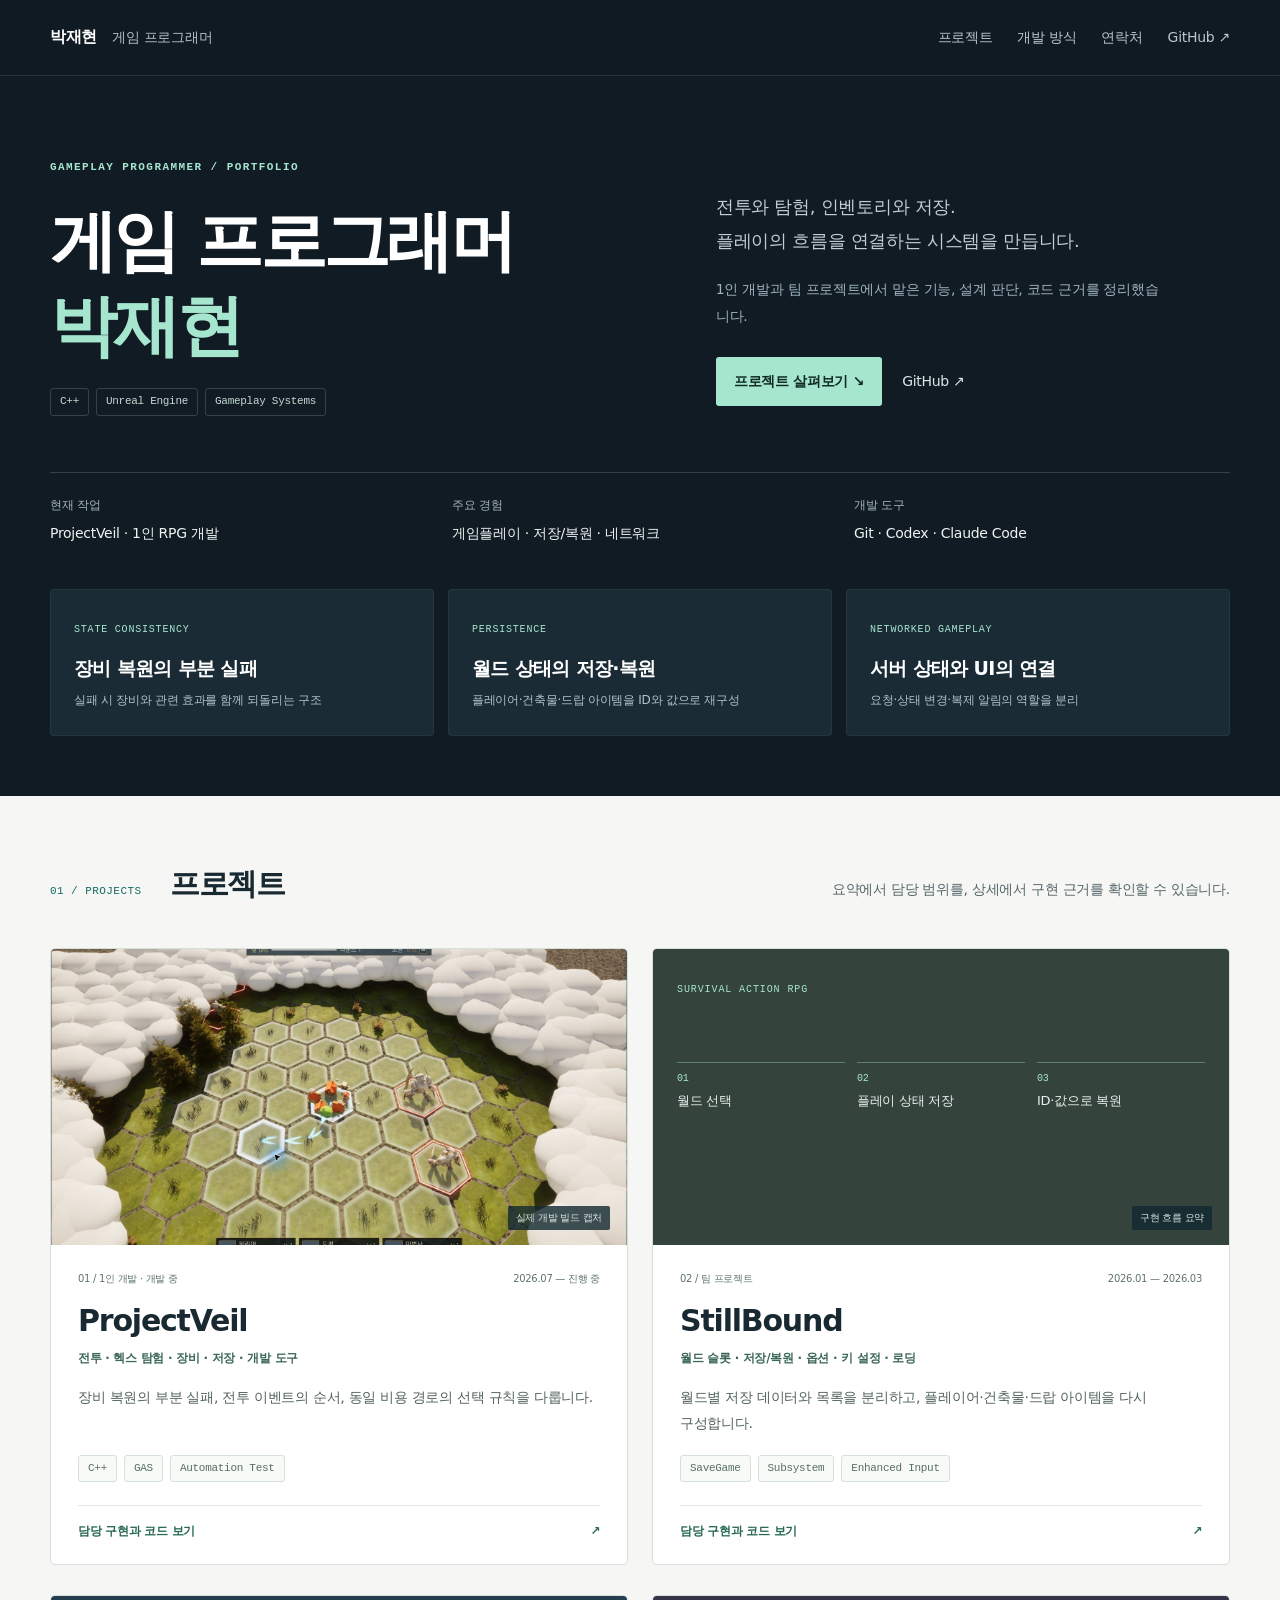
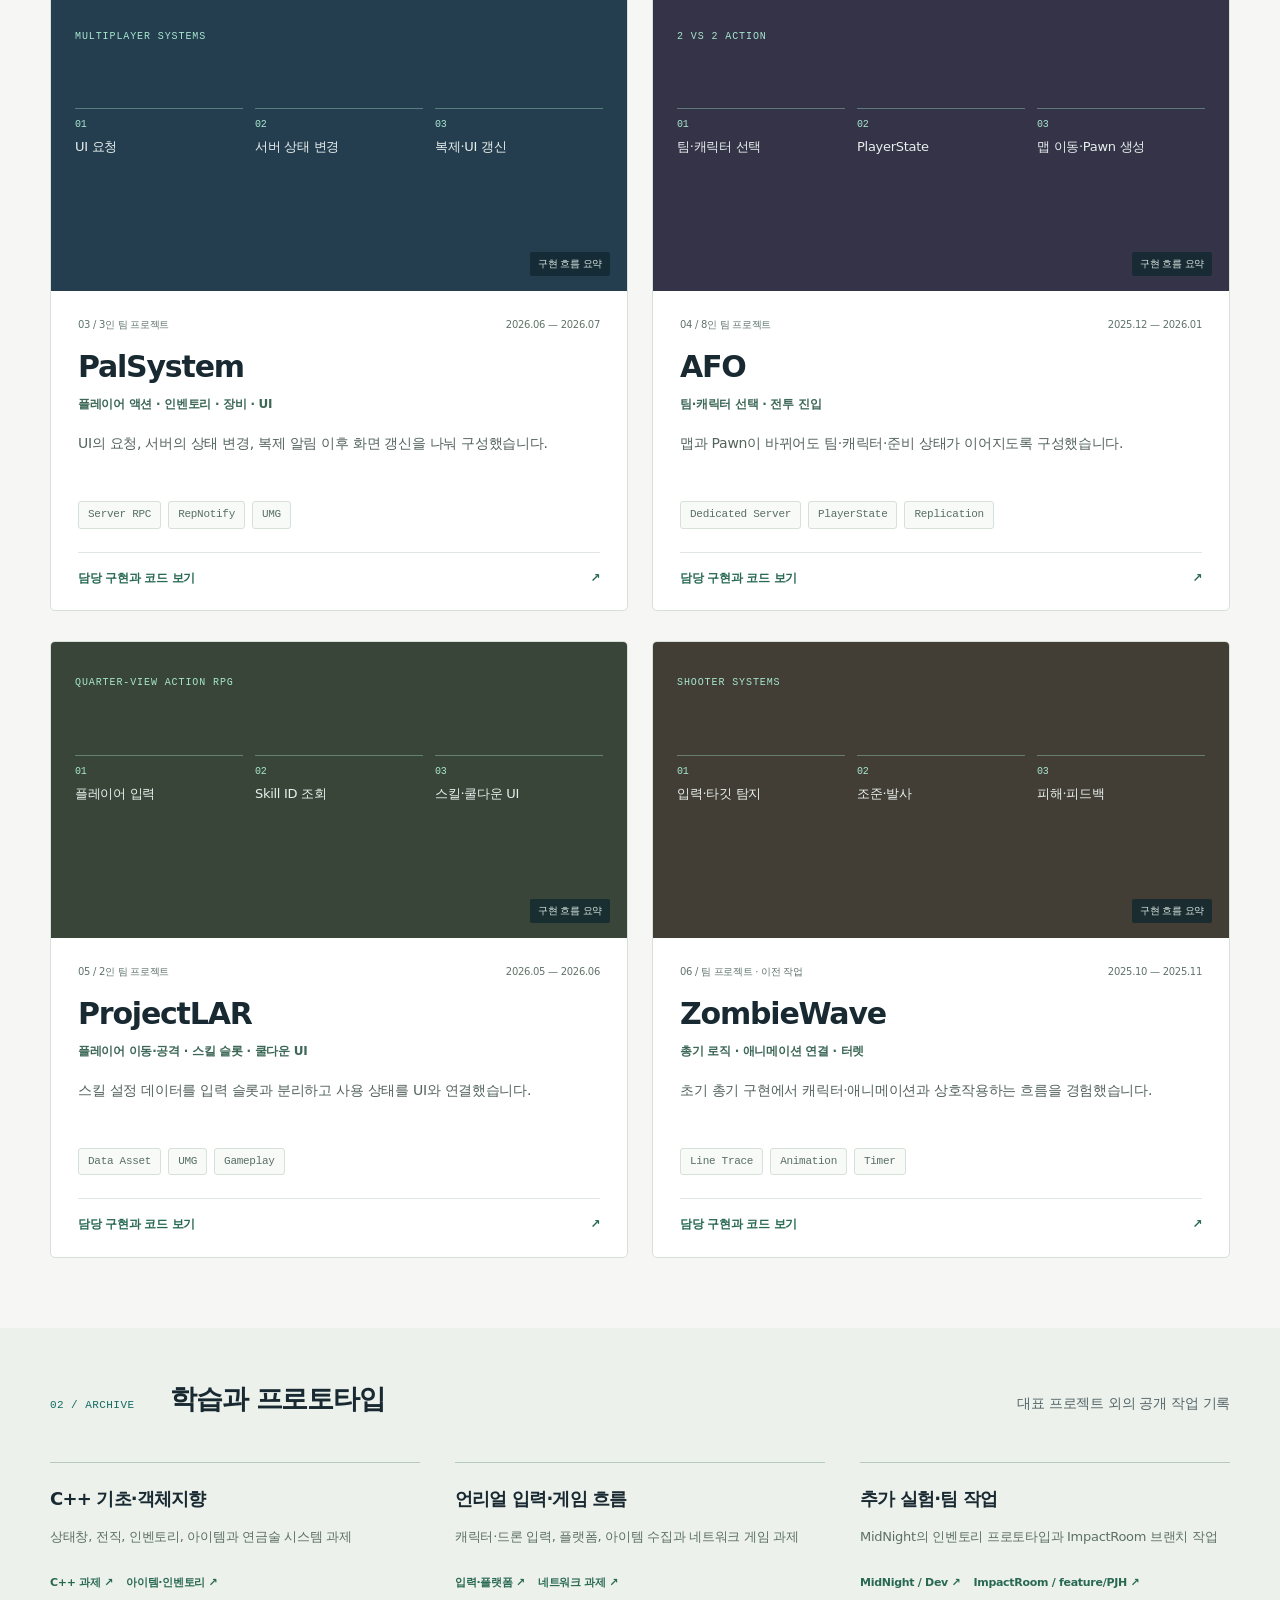
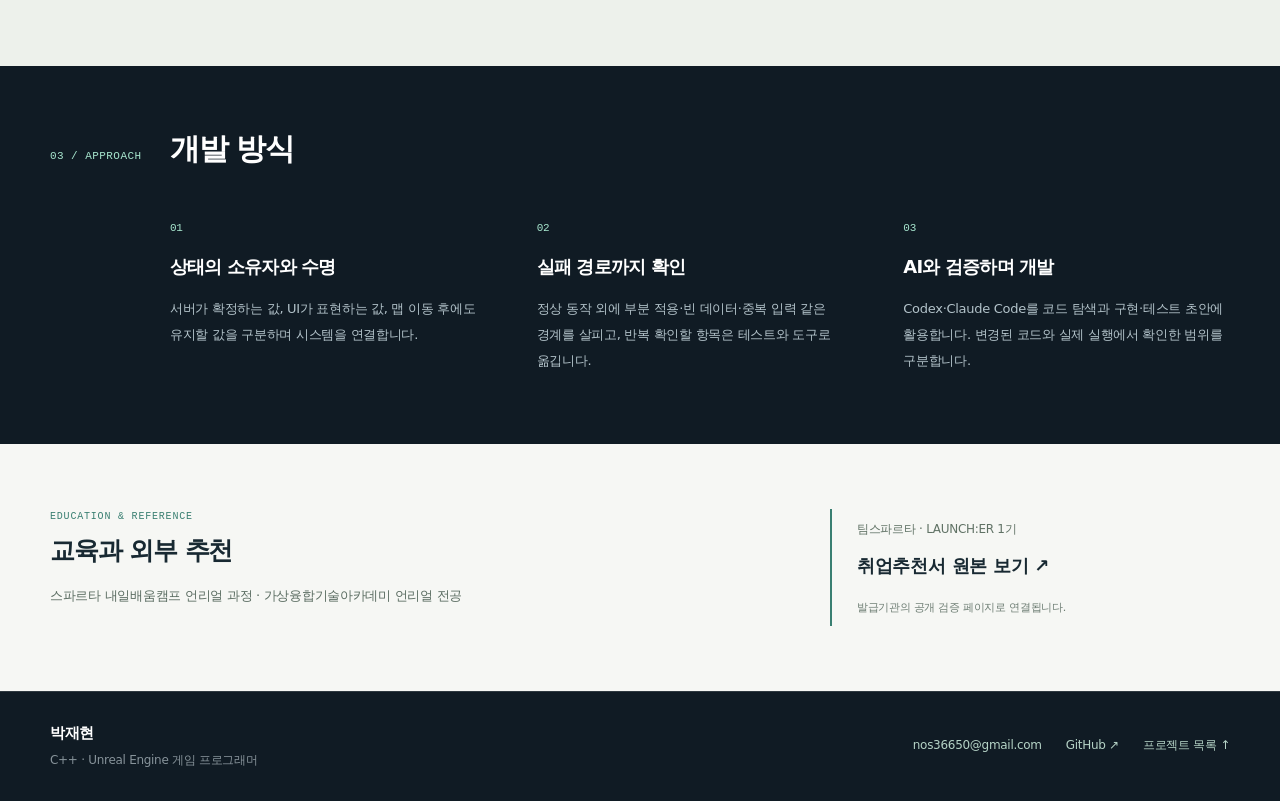
==== commit 2880f0af: "Expand portfolio with six evidence-backed project pages and actual ProjectVeil captures" ====
--- a/index.html
+++ b/index.html
@@ -1,39 +1 @@
-<!doctype html><html lang="ko"><head><meta charset="utf-8"><meta name="viewport" content="width=device-width,initial-scale=1"><title>박재현 | C++ · Unreal Engine 게임 프로그래머</title><meta name="description" content="ProjectVeil, AFO, ProjectLAR — 게임플레이 구현, 상태 관리, 네트워크와 문제 해결을 담은 박재현의 포트폴리오."><link rel="stylesheet" href="styles.css"><link rel="icon" href="favicon.svg" type="image/svg+xml"><meta name="theme-color" content="#101b24"><link rel="canonical" href="https://soloplayer-tech.github.io/"></head><body><a class="skip" href="#content">본문으로 바로가기</a><header class="site-header"><a class="name" href="#top">박재현 <span>게임 프로그래머</span></a><nav aria-label="페이지 메뉴"><a href="#highlights">핵심 경험</a><a href="#projects">프로젝트</a><a href="#work">개발 방식</a><a href="https://github.com/soloplayer-tech" target="_blank" rel="noopener noreferrer">GitHub</a></nav></header><main id="content"><section class="opening" id="top"><div class="opening-main"><p class="opening-label">GAMEPLAY PROGRAMMER / PORTFOLIO</p><h1>게임 프로그래머<br/><em>박재현</em></h1><div class="hero-tags"><span>C++</span><span>Unreal Engine</span><span>Gameplay Systems</span></div></div><div class="hero-detail"><p class="opening-copy">플레이어 조작과 전투, 장비, UI를 구현해 왔습니다. 기능 하나가 여러 시스템과 만나는 지점에서 상태가 어디에 남고 언제 바뀌는지 확인하며 작업합니다.</p><div class="hero-actions"><a class="primary-action" href="#projects">프로젝트 살펴보기 <span aria-hidden="true">↘</span></a><a class="secondary-action" href="https://github.com/soloplayer-tech" target="_blank" rel="noopener noreferrer">GitHub ↗</a></div></div><div class="opening-info"><div><span>주요 작업</span><p>게임플레이 · 상태 관리 · 네트워크</p></div><div><span>현재 프로젝트</span><p>ProjectVeil 1인 개발</p></div><div><span>저장소</span><p><a class="text-link" href="https://github.com/soloplayer-tech" target="_blank" rel="noopener noreferrer">soloplayer-tech<svg xmlns="http://www.w3.org/2000/svg" width="14" height="14" viewBox="0 0 24 24" fill="none" stroke="currentColor" stroke-width="2" stroke-linecap="round" stroke-linejoin="round" class="lucide lucide-arrow-up-right" aria-hidden="true"><path d="M7 7h10v10"></path><path d="M7 17 17 7"></path></svg></a></p></div></div></section><section class="code-index" id="highlights" aria-labelledby="code-index-title"><div><span>SELECTED ENGINEERING</span><h2 id="code-index-title">구현으로 보는<br/>세 가지 경험</h2></div><a href="#project-veil"><b>01</b><strong>상태 복구</strong><code>PV_EquipmentComponent.cpp</code><small>일부 적용 뒤 실패하면 어떻게 되돌릴 것인가</small></a><a href="#afo"><b>02</b><strong>네트워크 상태</strong><code>AFPlayerState.cpp</code><small>맵이 바뀌어도 선택을 어떻게 유지할 것인가</small></a><a href="#project-veil-tools"><b>03</b><strong>검증 자동화</strong><code>PV_AssetValidationCommandlet.cpp</code><small>콘텐츠 설정 오류를 실행 전에 어떻게 찾을 것인가</small></a></section><section id="projects" class="projects"><div class="section-title"><span>01 / WORK</span><h2>프로젝트</h2><p>프로젝트별 담당 범위와 구현 근거를 함께 정리했습니다.</p></div><article class="project veil-project" id="project-veil"><header class="project-header"><span class="project-number">01 / SOLO</span><div><h3>ProjectVeil</h3><p class="role">1인 개발 · 기획과 프로그래밍 전반</p></div><p class="meta">2026.07 - 진행 중 / Unreal Engine 5.8 / C++</p></header><div class="project-body"><div class="summary"><p>3인 파티로 헥스 월드를 탐험하는 RPG입니다. 자신의 턴에는 공격과 스킬을 선택하고, 적의 공격 중에는 타이밍에 맞춰 회피하거나 패링합니다.</p><dl><div><dt>담당</dt><dd>전투, 장비, 탐험, 저장 시스템</dd></div><div><dt>구조</dt><dd>탐험 상태를 전투에 전달하고 결과를 다시 탐험에 반영</dd></div></dl></div><div class="record"><h4>장비 복원 중 일부 단계가 실패하는 경우</h4><p>무기와 방어구를 차례로 복원하면 뒷단계 실패 시 기존 장비와 새 장비가 섞일 수 있었습니다. 아이템 참조와 슬롯 조합을 먼저 검사하고, 적용 전 상태를 저장한 뒤 실패 시 이전 장비로 되돌리는 경로를 구현했습니다.</p><p>보조무기와 방어구 적용 단계에 실패를 주입하는 테스트도 작성했습니다. 이전 장비와 Speed·Defense 속성, 기본 공격 능력이 복원되는지를 확인하도록 구성했습니다.</p><div class="sequence" aria-label="장비 복원 처리 순서"><span>사전 검사</span><i>→</i><span>기존 상태 저장</span><i>→</i><span>장비 적용</span><i>→</i><span>실패 시 복구</span></div><div class="code-study"><div class="code-file">PV_EquipmentComponent.cpp</div><details class="code-disclosure"><summary>구현 코드 펼쳐 보기 <span aria-hidden="true">＋</span></summary><pre><code>const FRestoreSnapshot Snapshot = CaptureRestoreSnapshot();
-
-if (DidRestoreStepFail(EPV_EquipmentRestoreStep::Armor,
-    EquipArmor(ArmorDefinition)))
-{
-    RollBackToSnapshot(Snapshot);
-    return EPV_EquipmentRestoreResult::RuntimeApplyFailed;
-}</code></pre></details><div class="code-notes"><div><span>선택 이유</span><p>장비는 여러 슬롯에 차례로 적용됩니다. 중간 실패를 하나의 작업 실패로 처리하려고 변경 전 상태를 먼저 저장했습니다.</p></div><div><span>구현 이점</span><p>부분 적용된 장비와 Gameplay Effect를 제거하고 이전 상태로 돌아갈 수 있습니다. 호출부도 결과 값으로 실패를 구분합니다.</p></div></div><div class="code-checks"><strong>함께 확인한 경계 조건</strong><span>권한 없는 호출 거부</span><span>아이템 참조와 슬롯 조합 사전 검사</span><span>실패 주입 후 기존 로드아웃 비교</span></div></div><div class="links"><a class="text-link" href="https://github.com/soloplayer-tech/ProjectVeil/tree/feature/PJH" target="_blank" rel="noopener noreferrer">전체 소스<svg xmlns="http://www.w3.org/2000/svg" width="14" height="14" viewBox="0 0 24 24" fill="none" stroke="currentColor" stroke-width="2" stroke-linecap="round" stroke-linejoin="round" class="lucide lucide-arrow-up-right" aria-hidden="true"><path d="M7 7h10v10"></path><path d="M7 17 17 7"></path></svg></a><a class="text-link" href="https://github.com/soloplayer-tech/ProjectVeil/blob/feature/PJH/Source/ProjectVeil/Item/PV_EquipmentComponent.cpp" target="_blank" rel="noopener noreferrer">장비 복원 코드<svg xmlns="http://www.w3.org/2000/svg" width="14" height="14" viewBox="0 0 24 24" fill="none" stroke="currentColor" stroke-width="2" stroke-linecap="round" stroke-linejoin="round" class="lucide lucide-arrow-up-right" aria-hidden="true"><path d="M7 7h10v10"></path><path d="M7 17 17 7"></path></svg></a><a class="text-link" href="https://github.com/soloplayer-tech/ProjectVeil/blob/feature/PJH/Source/ProjectVeil/Tests/Item/PV_EquipmentRestoreTests.cpp" target="_blank" rel="noopener noreferrer">테스트 코드<svg xmlns="http://www.w3.org/2000/svg" width="14" height="14" viewBox="0 0 24 24" fill="none" stroke="currentColor" stroke-width="2" stroke-linecap="round" stroke-linejoin="round" class="lucide lucide-arrow-up-right" aria-hidden="true"><path d="M7 7h10v10"></path><path d="M7 17 17 7"></path></svg></a></div><div class="sub-record" id="project-veil-tools"><h4>콘텐츠 설정 오류를 찾는 검증 도구</h4><p>전투와 캐릭터 Data Asset이 늘어나면서 누락된 참조, 잘못된 방어 가능 시간, 중복된 플레이어 슬롯 같은 설정 오류가 실행 중에 드러날 수 있었습니다. Asset Registry를 순회하며 규칙을 검사하고 결과를 CSV와 JSON으로 남기는 Commandlet을 구현했습니다.</p><div class="code-study"><div class="code-file">PV_AssetValidationCommandlet.cpp</div><details class="code-disclosure"><summary>구현 코드 펼쳐 보기 <span aria-hidden="true">＋</span></summary><pre><code>ValidateAssetsOfClass&lt;UPV_CharacterDefinition&gt;(
-    AssetRegistry, Context,
-    &amp;FPV_AssetValidationRules::ValidateCharacterDefinition);
-
-ValidateAssetsOfClass&lt;UPV_AttackDefinition&gt;(
-    AssetRegistry, Context,
-    &amp;FPV_AssetValidationRules::ValidateAttackDefinition);
-
-return ErrorCount &gt; 0 ? 1 : 0;</code></pre></details><div class="code-notes"><div><span>선택 이유</span><p>플레이 도중 발견하던 데이터 오류를 전체 에셋을 대상으로 같은 규칙으로 검사하려고 에디터 Commandlet으로 분리했습니다.</p></div><div><span>구현 이점</span><p>누락 참조와 잘못된 시간·슬롯 설정을 일괄 확인하고, 오류가 있으면 종료 코드 1을 반환해 자동 검증 과정에서도 실패로 처리할 수 있습니다.</p></div></div><div class="code-checks"><strong>함께 확인한 경계 조건</strong><span>깨진 Soft Reference</span><span>공격 판정 시간 순서</span><span>중복 PlayerSlot</span><span>프로젝트 에셋 명명 규칙</span></div></div><div class="links"><a class="text-link" href="https://github.com/soloplayer-tech/ProjectVeil/blob/feature/PJH/Source/ProjectVeilEditor/Validation/PV_AssetValidationCommandlet.cpp" target="_blank" rel="noopener noreferrer">Commandlet 코드<svg xmlns="http://www.w3.org/2000/svg" width="14" height="14" viewBox="0 0 24 24" fill="none" stroke="currentColor" stroke-width="2" stroke-linecap="round" stroke-linejoin="round" class="lucide lucide-arrow-up-right" aria-hidden="true"><path d="M7 7h10v10"></path><path d="M7 17 17 7"></path></svg></a><a class="text-link" href="https://github.com/soloplayer-tech/ProjectVeil/blob/feature/PJH/Source/ProjectVeilEditor/Validation/PV_AssetValidationRules.cpp" target="_blank" rel="noopener noreferrer">검증 규칙<svg xmlns="http://www.w3.org/2000/svg" width="14" height="14" viewBox="0 0 24 24" fill="none" stroke="currentColor" stroke-width="2" stroke-linecap="round" stroke-linejoin="round" class="lucide lucide-arrow-up-right" aria-hidden="true"><path d="M7 7h10v10"></path><path d="M7 17 17 7"></path></svg></a></div></div></div></div><p class="scope-note">현재 싱글플레이 흐름을 중심으로 개발하고 있습니다. 다중 클라이언트 전체 진행과 콘텐츠 연출은 이후 검증이 필요한 범위입니다.</p></article><article class="project afo-project" id="afo"><header class="project-header"><span class="project-number">02 / TEAM</span><div><h3>AFO</h3><p class="role">8인 팀 · 팀/캐릭터 선택과 전투 진입 담당</p></div><p class="meta">2025.12 - 2026.01 / Unreal Engine 5.5 / C++ / 2 vs 2</p></header><div class="project-body"><div class="summary"><p>로비에서 팀과 캐릭터를 선택하고 전투 맵에 들어가는 흐름을 구현했습니다.</p><dl><div><dt>담당</dt><dd>선택 UI, Server RPC, 상태 복제, 전투 진입</dd></div><div><dt>핵심</dt><dd>맵 전환 뒤에도 팀과 캐릭터 선택 유지</dd></div></dl></div><div class="record"><h4>맵 전환 뒤 선택 정보 유지</h4><p>팀, 캐릭터, 준비 상태를 PlayerState에 보관하고 CopyProperties와 OverrideWith로 다음 맵에 전달했습니다. 전투 맵에서는 캐릭터 ID에 맞는 Pawn 클래스를 결정합니다.</p><p>선택 요청은 서버에서 처리하고 복제된 상태 변경을 UI에 연결했습니다. 이 과정에서 로컬 화면의 수명과 서버가 소유한 상태를 나누어 다뤘습니다.</p><div class="code-study"><div class="code-file">AFPlayerState.cpp</div><details class="code-disclosure"><summary>구현 코드 펼쳐 보기 <span aria-hidden="true">＋</span></summary><pre><code>void AAFPlayerState::CopyProperties(APlayerState* PlayerState)
-{
-    Super::CopyProperties(PlayerState);
-    if (AAFPlayerState* NewPS = Cast&lt;AAFPlayerState&gt;(PlayerState))
-    {
-        NewPS-&gt;TeamID = TeamID;
-        NewPS-&gt;SelectedCharacterId = SelectedCharacterId;
-        NewPS-&gt;bReady = bReady;
-    }
-}</code></pre></details><div class="code-notes"><div><span>선택 이유</span><p>로비와 전투 맵 사이에서 Pawn과 UI는 교체되지만 플레이어의 선택은 유지되어야 했습니다. 맵 전환 수명에 맞는 PlayerState에 정보를 두었습니다.</p></div><div><span>구현 이점</span><p>선택 정보의 기준이 한곳에 모이고, 전투 맵에서 같은 값으로 생성할 Pawn을 결정할 수 있습니다.</p></div></div><div class="code-checks"><strong>함께 확인한 경계 조건</strong><span>서버에서 선택 값 변경</span><span>ReplicatedUsing으로 변경 전달</span><span>맵 전환 시 속성 복사</span></div></div><div class="links"><a class="text-link" href="https://github.com/soloplayer-tech/AFO" target="_blank" rel="noopener noreferrer">전체 소스<svg xmlns="http://www.w3.org/2000/svg" width="14" height="14" viewBox="0 0 24 24" fill="none" stroke="currentColor" stroke-width="2" stroke-linecap="round" stroke-linejoin="round" class="lucide lucide-arrow-up-right" aria-hidden="true"><path d="M7 7h10v10"></path><path d="M7 17 17 7"></path></svg></a><a class="text-link" href="https://github.com/soloplayer-tech/AFO/commit/443e94f0" target="_blank" rel="noopener noreferrer">담당 기능 커밋<svg xmlns="http://www.w3.org/2000/svg" width="14" height="14" viewBox="0 0 24 24" fill="none" stroke="currentColor" stroke-width="2" stroke-linecap="round" stroke-linejoin="round" class="lucide lucide-arrow-up-right" aria-hidden="true"><path d="M7 7h10v10"></path><path d="M7 17 17 7"></path></svg></a><a class="text-link" href="https://github.com/soloplayer-tech/AFO/blob/main/Source/AFO/Private/Player/AFPlayerState.cpp" target="_blank" rel="noopener noreferrer">PlayerState 코드<svg xmlns="http://www.w3.org/2000/svg" width="14" height="14" viewBox="0 0 24 24" fill="none" stroke="currentColor" stroke-width="2" stroke-linecap="round" stroke-linejoin="round" class="lucide lucide-arrow-up-right" aria-hidden="true"><path d="M7 7h10v10"></path><path d="M7 17 17 7"></path></svg></a></div></div></div></article><article class="project lar-project" id="project-lar"><header class="project-header"><span class="project-number">03 / TEAM</span><div><h3>ProjectLAR</h3><p class="role">2인 팀 · 플레이어 담당</p></div><p class="meta">2026.05 - 2026.06 / Unreal Engine 5.7 / C++ / 액션 RPG</p></header><div class="project-body"><div class="summary"><p>쿼터뷰 액션 RPG에서 플레이어 영역을 맡았습니다. 보스 시스템은 다른 팀원이 담당했습니다.</p><dl><div><dt>담당</dt><dd>이동, 공격, 스킬 슬롯, 쿨다운 UI</dd></div><div><dt>데이터</dt><dd>스킬 Data Asset과 Database 구조</dd></div></dl></div><div class="record"><h4>플레이어 기능과 제출 범위 조정</h4><p>마우스 기반 이동과 공격, 스킬 선택과 슬롯 배치, 사용 상태와 UI를 연결했습니다. 인벤토리와 장비 관련 코드도 저장소에서 확인할 수 있습니다.</p><p>제출 일정이 정해진 상황에서 팀원에게 구현량을 줄이고 원하는 핵심 기능을 남긴 뒤 폴리싱을 미루자고 제안했습니다. 저는 플레이어 담당 범위를 우선 마무리해 제출했습니다.</p><div class="code-study"><div class="code-file">LPlayerSkillDatabase.cpp</div><details class="code-disclosure"><summary>구현 코드 펼쳐 보기 <span aria-hidden="true">＋</span></summary><pre><code>for (const TObjectPtr&lt;ULPlayerSkillDataAsset&gt;&amp; SkillData : SkillDataAssets)
-{
-    if (!SkillData || SkillData-&gt;SkillID != SkillID)
-    {
-        continue;
-    }
-    if (FoundSkillDataAsset)
-    {
-        UE_LOG(LogTemp, Warning,
-            TEXT(&quot;Duplicate SkillID in SkillDatabase: %s&quot;),
-            *UEnum::GetValueAsString(SkillID));
-        continue;
-    }
-    FoundSkillDataAsset = SkillData.Get();
-}</code></pre></details><div class="code-notes"><div><span>선택 이유</span><p>입력 슬롯과 실제 스킬을 분리하고, SkillID를 기준으로 설정 데이터를 찾도록 구성했습니다.</p></div><div><span>구현 이점</span><p>Q·W·E·R 슬롯 배치가 바뀌어도 같은 스킬 데이터와 쿨다운 기준을 재사용하고, 수치는 Data Asset에서 조정할 수 있습니다.</p></div></div><div class="code-checks"><strong>함께 확인한 경계 조건</strong><span>None ID는 nullptr 반환</span><span>비어 있는 Data Asset 제외</span><span>중복 SkillID 발견 시 경고</span></div></div><div class="links"><a class="text-link" href="https://github.com/soloplayer-tech/ProjectLAR/tree/dev" target="_blank" rel="noopener noreferrer">개발 브랜치<svg xmlns="http://www.w3.org/2000/svg" width="14" height="14" viewBox="0 0 24 24" fill="none" stroke="currentColor" stroke-width="2" stroke-linecap="round" stroke-linejoin="round" class="lucide lucide-arrow-up-right" aria-hidden="true"><path d="M7 7h10v10"></path><path d="M7 17 17 7"></path></svg></a><a class="text-link" href="https://github.com/soloplayer-tech/ProjectLAR/tree/dev/Source/ProjectLAR/Player" target="_blank" rel="noopener noreferrer">플레이어 코드<svg xmlns="http://www.w3.org/2000/svg" width="14" height="14" viewBox="0 0 24 24" fill="none" stroke="currentColor" stroke-width="2" stroke-linecap="round" stroke-linejoin="round" class="lucide lucide-arrow-up-right" aria-hidden="true"><path d="M7 7h10v10"></path><path d="M7 17 17 7"></path></svg></a><a class="text-link" href="https://github.com/soloplayer-tech/ProjectLAR/tree/dev/Source/ProjectLAR/Skill" target="_blank" rel="noopener noreferrer">스킬 코드<svg xmlns="http://www.w3.org/2000/svg" width="14" height="14" viewBox="0 0 24 24" fill="none" stroke="currentColor" stroke-width="2" stroke-linecap="round" stroke-linejoin="round" class="lucide lucide-arrow-up-right" aria-hidden="true"><path d="M7 7h10v10"></path><path d="M7 17 17 7"></path></svg></a></div></div></div></article></section><section id="work" class="work"><div class="section-title"><span>02 / APPROACH</span><h2>개발 방식</h2></div><div class="work-copy"><p>기능을 구현하기 전에 상태를 누가 소유하는지 먼저 확인합니다. 장비 교체, 맵 이동, 전투 진입처럼 시스템 경계에서 데이터가 이어지는지도 함께 살핍니다.</p><p>정상 동작만 확인하고 끝내지 않습니다. 일부 적용 뒤 실패했을 때 남는 상태와 복구 경로까지 구현 범위에 포함하려고 합니다.</p></div></section><footer><div><strong>박재현</strong><span>C++ · Unreal Engine 게임 프로그래머</span></div><a class="text-link" href="https://github.com/soloplayer-tech" target="_blank" rel="noopener noreferrer">GitHub 저장소<svg xmlns="http://www.w3.org/2000/svg" width="14" height="14" viewBox="0 0 24 24" fill="none" stroke="currentColor" stroke-width="2" stroke-linecap="round" stroke-linejoin="round" class="lucide lucide-arrow-up-right" aria-hidden="true"><path d="M7 7h10v10"></path><path d="M7 17 17 7"></path></svg></a><a class="back-top" href="#top">맨 위로 ↑</a></footer></main></body></html>
+<!doctype html><html lang="ko"><head><meta charset="utf-8"><meta name="viewport" content="width=device-width,initial-scale=1"><meta name="theme-color" content="#101b24"><title>박재현 | C++ · Unreal Engine 게임 프로그래머</title><meta name="description" content="ProjectVeil, StillBound, PalSystem, AFO, ProjectLAR, ZombieWave의 담당 구현과 코드 근거."><link rel="icon" href="favicon.svg" type="image/svg+xml"><link rel="stylesheet" href="styles.css"><link rel="stylesheet" href="portfolio.css"><link rel="canonical" href="https://soloplayer-tech.github.io/"></head><body><a class="skip" href="#content">본문으로 바로가기</a><header class="site-header"><a class="name" href="./">박재현 <span>게임 프로그래머</span></a><nav aria-label="페이지 메뉴"><a href="index.html#projects">프로젝트</a><a href="index.html#work">개발 방식</a><a href="index.html#contact">연락처</a><a href="https://github.com/soloplayer-tech" target="_blank" rel="noopener noreferrer">GitHub ↗</a></nav></header><main id="content"><section class="opening portfolio-opening" id="top"><div class="opening-main"><p class="opening-label">GAMEPLAY PROGRAMMER / PORTFOLIO</p><h1>게임 프로그래머<br><em>박재현</em></h1><div class="skill-tags"><span>C++</span><span>Unreal Engine</span><span>Gameplay Systems</span></div></div><div class="hero-detail"><p class="opening-copy">전투와 탐험, 인벤토리와 저장.<br>플레이의 흐름을 연결하는 시스템을 만듭니다.</p><p class="hero-subcopy">1인 개발과 팀 프로젝트에서 맡은 기능, 설계 판단, 코드 근거를 정리했습니다.</p><div class="hero-actions"><a class="primary-action" href="#projects">프로젝트 살펴보기 ↘</a><a class="secondary-action" href="https://github.com/soloplayer-tech" target="_blank" rel="noopener noreferrer">GitHub ↗</a></div></div><div class="opening-info"><div><span>현재 작업</span><p>ProjectVeil · 1인 RPG 개발</p></div><div><span>주요 경험</span><p>게임플레이 · 저장/복원 · 네트워크</p></div><div><span>개발 도구</span><p>Git · Codex · Claude Code</p></div></div></section><section class="engineering-index" aria-label="대표 기술 사례"><a href="projects/projectveil.html#restore"><span>STATE CONSISTENCY</span><strong>장비 복원의 부분 실패</strong><p>실패 시 장비와 관련 효과를 함께 되돌리는 구조</p></a><a href="projects/stillbound.html#save-restore"><span>PERSISTENCE</span><strong>월드 상태의 저장·복원</strong><p>플레이어·건축물·드랍 아이템을 ID와 값으로 재구성</p></a><a href="projects/palsystem.html#inventory"><span>NETWORKED GAMEPLAY</span><strong>서버 상태와 UI의 연결</strong><p>요청·상태 변경·복제 알림의 역할을 분리</p></a></section><section class="projects project-overview" id="projects"><div class="section-title"><span>01 / PROJECTS</span><h2>프로젝트</h2><p>요약에서 담당 범위를, 상세에서 구현 근거를 확인할 수 있습니다.</p></div><div class="project-grid"><article class="project-card featured-card" id="project-veil"><a class="card-art has-image" href="projects/projectveil.html" aria-label="ProjectVeil 상세 보기"><img src="assets/projectveil-exploration.jpg" alt="ProjectVeil 로컬 개발 빌드의 헥스 탐험 실행 화면" width="1602" height="932" loading="lazy"><span class="art-label">실제 개발 빌드 캡처</span></a><div class="card-copy"><div class="card-eyebrow"><span>01 / 1인 개발 · 개발 중</span><span>2026.07 — 진행 중</span></div><h3><a href="projects/projectveil.html">ProjectVeil</a></h3><p class="card-role">전투 · 헥스 탐험 · 장비 · 저장 · 개발 도구</p><p class="card-description">장비 복원의 부분 실패, 전투 이벤트의 순서, 동일 비용 경로의 선택 규칙을 다룹니다.</p><div class="skill-tags"><span>C++</span><span>GAS</span><span>Automation Test</span></div><a class="card-cta" href="projects/projectveil.html">담당 구현과 코드 보기 <span aria-hidden="true">↗</span></a></div></article><article class="project-card " id="stillbound"><a class="card-art " href="projects/stillbound.html" aria-label="StillBound 상세 보기"><span class="art-type">SURVIVAL ACTION RPG</span><div class="art-flow" aria-hidden="true"><span><small>01</small>월드 선택</span><span><small>02</small>플레이 상태 저장</span><span><small>03</small>ID·값으로 복원</span></div><span class="art-label">구현 흐름 요약</span></a><div class="card-copy"><div class="card-eyebrow"><span>02 / 팀 프로젝트</span><span>2026.01 — 2026.03</span></div><h3><a href="projects/stillbound.html">StillBound</a></h3><p class="card-role">월드 슬롯 · 저장/복원 · 옵션 · 키 설정 · 로딩</p><p class="card-description">월드별 저장 데이터와 목록을 분리하고, 플레이어·건축물·드랍 아이템을 다시 구성합니다.</p><div class="skill-tags"><span>SaveGame</span><span>Subsystem</span><span>Enhanced Input</span></div><a class="card-cta" href="projects/stillbound.html">담당 구현과 코드 보기 <span aria-hidden="true">↗</span></a></div></article><article class="project-card " id="palsystem"><a class="card-art " href="projects/palsystem.html" aria-label="PalSystem 상세 보기"><span class="art-type">MULTIPLAYER SYSTEMS</span><div class="art-flow" aria-hidden="true"><span><small>01</small>UI 요청</span><span><small>02</small>서버 상태 변경</span><span><small>03</small>복제·UI 갱신</span></div><span class="art-label">구현 흐름 요약</span></a><div class="card-copy"><div class="card-eyebrow"><span>03 / 3인 팀 프로젝트</span><span>2026.06 — 2026.07</span></div><h3><a href="projects/palsystem.html">PalSystem</a></h3><p class="card-role">플레이어 액션 · 인벤토리 · 장비 · UI</p><p class="card-description">UI의 요청, 서버의 상태 변경, 복제 알림 이후 화면 갱신을 나눠 구성했습니다.</p><div class="skill-tags"><span>Server RPC</span><span>RepNotify</span><span>UMG</span></div><a class="card-cta" href="projects/palsystem.html">담당 구현과 코드 보기 <span aria-hidden="true">↗</span></a></div></article><article class="project-card " id="afo"><a class="card-art " href="projects/afo.html" aria-label="AFO 상세 보기"><span class="art-type">2 VS 2 ACTION</span><div class="art-flow" aria-hidden="true"><span><small>01</small>팀·캐릭터 선택</span><span><small>02</small>PlayerState</span><span><small>03</small>맵 이동·Pawn 생성</span></div><span class="art-label">구현 흐름 요약</span></a><div class="card-copy"><div class="card-eyebrow"><span>04 / 8인 팀 프로젝트</span><span>2025.12 — 2026.01</span></div><h3><a href="projects/afo.html">AFO</a></h3><p class="card-role">팀·캐릭터 선택 · 전투 진입</p><p class="card-description">맵과 Pawn이 바뀌어도 팀·캐릭터·준비 상태가 이어지도록 구성했습니다.</p><div class="skill-tags"><span>Dedicated Server</span><span>PlayerState</span><span>Replication</span></div><a class="card-cta" href="projects/afo.html">담당 구현과 코드 보기 <span aria-hidden="true">↗</span></a></div></article><article class="project-card " id="project-lar"><a class="card-art " href="projects/projectlar.html" aria-label="ProjectLAR 상세 보기"><span class="art-type">QUARTER-VIEW ACTION RPG</span><div class="art-flow" aria-hidden="true"><span><small>01</small>플레이어 입력</span><span><small>02</small>Skill ID 조회</span><span><small>03</small>스킬·쿨다운 UI</span></div><span class="art-label">구현 흐름 요약</span></a><div class="card-copy"><div class="card-eyebrow"><span>05 / 2인 팀 프로젝트</span><span>2026.05 — 2026.06</span></div><h3><a href="projects/projectlar.html">ProjectLAR</a></h3><p class="card-role">플레이어 이동·공격 · 스킬 슬롯 · 쿨다운 UI</p><p class="card-description">스킬 설정 데이터를 입력 슬롯과 분리하고 사용 상태를 UI와 연결했습니다.</p><div class="skill-tags"><span>Data Asset</span><span>UMG</span><span>Gameplay</span></div><a class="card-cta" href="projects/projectlar.html">담당 구현과 코드 보기 <span aria-hidden="true">↗</span></a></div></article><article class="project-card " id="zombiewave"><a class="card-art " href="projects/zombiewave.html" aria-label="ZombieWave 상세 보기"><span class="art-type">SHOOTER SYSTEMS</span><div class="art-flow" aria-hidden="true"><span><small>01</small>입력·타깃 탐지</span><span><small>02</small>조준·발사</span><span><small>03</small>피해·피드백</span></div><span class="art-label">구현 흐름 요약</span></a><div class="card-copy"><div class="card-eyebrow"><span>06 / 팀 프로젝트 · 이전 작업</span><span>2025.10 — 2025.11</span></div><h3><a href="projects/zombiewave.html">ZombieWave</a></h3><p class="card-role">총기 로직 · 애니메이션 연결 · 터렛</p><p class="card-description">초기 총기 구현에서 캐릭터·애니메이션과 상호작용하는 흐름을 경험했습니다.</p><div class="skill-tags"><span>Line Trace</span><span>Animation</span><span>Timer</span></div><a class="card-cta" href="projects/zombiewave.html">담당 구현과 코드 보기 <span aria-hidden="true">↗</span></a></div></article></div><span id="project-veil-tools" class="legacy-anchor"></span></section><section class="archive-section" id="archive"><div class="section-title"><span>02 / ARCHIVE</span><h2>학습과 프로토타입</h2><p>대표 프로젝트 외의 공개 작업 기록</p></div><div class="archive-grid"><div><h3>C++ 기초·객체지향</h3><p>상태창, 전직, 인벤토리, 아이템과 연금술 시스템 과제</p><a class="text-link" href="https://github.com/soloplayer-tech/git-assignment3" target="_blank" rel="noopener noreferrer">C++ 과제 ↗</a><a class="text-link" href="https://github.com/soloplayer-tech/ItemInventoryTemp1" target="_blank" rel="noopener noreferrer">아이템·인벤토리 ↗</a></div><div><h3>언리얼 입력·게임 흐름</h3><p>캐릭터·드론 입력, 플랫폼, 아이템 수집과 네트워크 게임 과제</p><a class="text-link" href="https://github.com/soloplayer-tech/git-assignment7" target="_blank" rel="noopener noreferrer">입력·플랫폼 ↗</a><a class="text-link" href="https://github.com/soloplayer-tech/git-assignment9" target="_blank" rel="noopener noreferrer">네트워크 과제 ↗</a></div><div><h3>추가 실험·팀 작업</h3><p>MidNight의 인벤토리 프로토타입과 ImpactRoom 브랜치 작업</p><a class="text-link" href="https://github.com/soloplayer-tech/MidNight/tree/Dev" target="_blank" rel="noopener noreferrer">MidNight / Dev ↗</a><a class="text-link" href="https://github.com/soloplayer-tech/TeamProject_ImpactRoom/tree/feature/PJH" target="_blank" rel="noopener noreferrer">ImpactRoom / feature/PJH ↗</a></div></div></section><section class="work" id="work"><div class="section-title"><span>03 / APPROACH</span><h2>개발 방식</h2></div><div class="approach-grid"><div><span>01</span><h3>상태의 소유자와 수명</h3><p>서버가 확정하는 값, UI가 표현하는 값, 맵 이동 후에도 유지할 값을 구분하며 시스템을 연결합니다.</p></div><div><span>02</span><h3>실패 경로까지 확인</h3><p>정상 동작 외에 부분 적용·빈 데이터·중복 입력 같은 경계를 살피고, 반복 확인할 항목은 테스트와 도구로 옮깁니다.</p></div><div><span>03</span><h3>AI와 검증하며 개발</h3><p>Codex·Claude Code를 코드 탐색과 구현·테스트 초안에 활용합니다. 변경된 코드와 실제 실행에서 확인한 범위를 구분합니다.</p></div></div></section><section class="resources"><div><p class="eyebrow">EDUCATION & REFERENCE</p><h2>교육과 외부 추천</h2><p>스파르타 내일배움캠프 언리얼 과정 · 가상융합기술아카데미 언리얼 전공</p></div><a class="reference-link" href="https://teamsparta.kolleges.net/ko/credentials/7c0f0968-2c67-48e1-b801-fdb82554b48d" target="_blank" rel="noopener noreferrer"><span>팀스파르타 · LAUNCH:ER 1기</span><strong>취업추천서 원본 보기 ↗</strong><small>발급기관의 공개 검증 페이지로 연결됩니다.</small></a></section></main><footer id="contact"><div><strong>박재현</strong><span>C++ · Unreal Engine 게임 프로그래머</span></div><div class="footer-links"><a href="mailto:nos36650@gmail.com">nos36650@gmail.com</a><a href="https://github.com/soloplayer-tech" target="_blank" rel="noopener noreferrer">GitHub ↗</a><a href="index.html#projects">프로젝트 목록 ↑</a></div></footer></body></html>
--- a/portfolio.css
+++ b/portfolio.css
@@ -0,0 +1,7 @@
+/* Portfolio overview and evidence-led project details. */
+body{font-family:'Noto Sans KR','Apple SD Gothic Neo','Malgun Gothic',system-ui,sans-serif}a,summary{-webkit-tap-highlight-color:transparent}.site-header{gap:25px}.site-header nav{white-space:nowrap}.portfolio-opening{padding-bottom:35px}.hero-subcopy{color:#9fb3bd;font-size:14px;line-height:1.9;margin-top:18px;max-width:450px}.skill-tags{display:flex;flex-wrap:wrap;gap:7px;margin-top:20px}.skill-tags span{font:11px/1.6 ui-monospace,Consolas,monospace;border:1px solid #ffffff2a;padding:4px 9px;border-radius:3px;color:#c5d9d2}.engineering-index{display:grid;grid-template-columns:repeat(3,minmax(0,1fr));gap:14px;padding:8px max(28px,calc((100vw - 1180px)/2)) 60px;background:#101b24}.engineering-index a{display:block;padding:23px;background:#1a2b35;border:1px solid #ffffff0d;border-radius:4px;transition:background .15s}.engineering-index a:hover{background:#243d48}.engineering-index span{font:10px ui-monospace,Consolas,monospace;letter-spacing:.08em;color:#a7e6ce}.engineering-index strong{display:block;font-size:19px;margin-top:12px;line-height:1.5;letter-spacing:-.035em}.engineering-index p{font-size:12px;color:#b3c2ca;margin-top:8px;line-height:1.8}.project-overview{padding-top:70px;padding-bottom:70px}.project-grid{display:grid;grid-template-columns:repeat(2,minmax(0,1fr));gap:30px 24px}.project-card{min-width:0;border:1px solid #d6dfd8;border-radius:5px;overflow:hidden;background:#fff;scroll-margin-top:100px}.card-art{display:block;position:relative;aspect-ratio:1.95;background:#1d343b;overflow:hidden;padding:24px;color:#e8f0ed}.card-art.has-image{padding:0;background:#16272c}.card-art img{width:100%;height:100%;object-fit:cover;object-position:center;display:block;transition:transform .3s}.card-art:hover img{transform:scale(1.025)}.art-type{font:10px ui-monospace,Consolas,monospace;color:#a7e6ce;letter-spacing:.09em}.art-flow{position:absolute;inset:38% 24px auto;display:grid;grid-template-columns:repeat(3,1fr);gap:12px}.art-flow>span{font-size:13px;line-height:1.6;border-top:1px solid #a7e6ce60;padding-top:10px;word-break:keep-all}.art-flow small{display:block;font:10px ui-monospace,Consolas,monospace;color:#a7e6ce;margin-bottom:7px}.art-label{position:absolute;bottom:15px;right:17px;font-size:10px;color:#d9e5df;background:#122930cc;padding:3px 8px;border-radius:2px}.project-card:nth-child(2) .card-art{background:#34433c}.project-card:nth-child(3) .card-art{background:#243e50}.project-card:nth-child(4) .card-art{background:#343348}.project-card:nth-child(5) .card-art{background:#394539}.project-card:nth-child(6) .card-art{background:#423e35}.card-copy{padding:25px 27px 21px}.card-eyebrow{display:flex;justify-content:space-between;gap:12px;flex-wrap:wrap;font-size:10px;color:#60746b;line-height:1.7}.card-copy h3{font-size:30px;margin-top:14px;letter-spacing:-.04em;line-height:1.3}.card-copy h3 a:hover{color:#286953}.card-role{font-size:12px;color:#3d6858;margin-top:8px;line-height:1.8;font-weight:600;min-height:22px}.card-description{font-size:14px;color:#53635c;line-height:1.9;margin-top:14px;min-height:54px;word-break:keep-all}.card-copy .skill-tags{margin-top:17px}.card-copy .skill-tags span{color:#5a6f65;border-color:#d6e1d8;background:#f7faf6}.card-cta{display:flex;justify-content:space-between;align-items:center;border-top:1px solid #e1e8e1;margin-top:23px;padding-top:15px;font-size:12px;font-weight:700;color:#286953}.card-cta:hover{color:#142f24}.legacy-anchor{display:block;scroll-margin-top:100px}.archive-section{padding:55px max(28px,calc((100vw - 1180px)/2)) 65px;background:#edf1eb;color:#182932}.archive-grid{display:grid;grid-template-columns:repeat(3,minmax(0,1fr));gap:35px}.archive-grid>div{border-top:1px solid #b7cbbd;padding-top:22px}.archive-grid h3{font-size:18px;line-height:1.5}.archive-grid p{font-size:13px;color:#5c6f63;line-height:1.9;margin:13px 0 17px}.archive-grid .text-link{margin:0 13px 8px 0;font-size:11px}.archive-section .section-title{grid-template-columns:120px 1fr 1fr}.archive-section .section-title h2{font-size:27px}.work{background:#101b24;color:#fff}.work .section-title>span{color:#a7e6ce}.approach-grid{display:grid;grid-template-columns:repeat(3,minmax(0,1fr));gap:40px;margin-left:120px}.approach-grid>div>span{font:11px ui-monospace,Consolas,monospace;color:#a7e6ce}.approach-grid h3{font-size:18px;margin-top:12px;line-height:1.6}.approach-grid p{font-size:13px;line-height:2;color:#b3c3ca;margin-top:14px;word-break:keep-all}.resources{background:#f6f7f4;color:#182932;display:grid;grid-template-columns:1fr 400px;gap:70px;padding:65px max(28px,calc((100vw - 1180px)/2));align-items:start}.eyebrow{font:10px/1.5 ui-monospace,Consolas,monospace;letter-spacing:.08em;color:#397f71}.resources h2{font-size:25px;margin:12px 0 18px}.resources>div>p:last-child{font-size:13px;color:#5a6c61;line-height:1.9}.reference-link{display:block;border-left:2px solid #397f71;padding:5px 0 5px 25px}.reference-link span{font-size:12px;color:#607265}.reference-link strong{display:block;font-size:18px;margin:7px 0 10px}.reference-link:hover strong{text-decoration:underline;text-underline-offset:5px}.reference-link small{font-size:11px;color:#6d7d73}.footer-links{display:flex;gap:24px;flex-wrap:wrap;font-size:12px;color:#b5d3c6}.detail-page{background:#f6f7f4;color:#182932;overflow:visible}.detail-hero{background:#101b24;color:#fff;padding:120px max(28px,calc((100vw - 1180px)/2)) 55px}.back-link{display:inline-block;font-size:12px;color:#bdd2c8;margin-bottom:34px}.back-link:hover{text-decoration:underline}.detail-hero .opening-label{margin-bottom:12px}.detail-hero h1{font-size:62px;letter-spacing:-.05em;line-height:1.2}.detail-description{font-size:18px;color:#c3d1d7;max-width:800px;line-height:1.9;margin-top:23px;word-break:keep-all}.detail-meta{display:flex;flex-wrap:wrap;gap:11px 25px;font-size:12px;color:#a1b7c1;margin-top:28px}.detail-hero .skill-tags{margin-top:20px}.detail-layout{max-width:1236px;margin:auto;display:grid;grid-template-columns:260px minmax(0,1fr);gap:70px;padding:65px 28px 70px;align-items:start}.detail-aside{position:sticky;top:110px;padding-right:12px}.detail-aside h2{font-size:20px;margin-top:12px}.detail-aside>p:not(.eyebrow){font-size:14px;line-height:1.9;color:#51685a;margin-top:15px}.detail-aside nav{margin:27px 0 24px;border-top:1px solid #ccd9cf}.detail-aside nav a{display:flex;align-items:baseline;gap:10px;font-size:12px;line-height:1.9;padding:14px 0;border-bottom:1px solid #dbe4db;color:#435e4f}.detail-aside nav a:hover{color:#172e23}.detail-aside nav span{font:10px ui-monospace,Consolas,monospace;color:#83968a;flex:none}.case-list{min-width:0}.case{padding-bottom:45px;margin-bottom:45px;border-bottom:1px solid #cfdcd0;scroll-margin-top:105px}.case-number{font:10px ui-monospace,Consolas,monospace;letter-spacing:.06em;color:#397f71;margin-bottom:13px}.case h2{font-size:28px;line-height:1.5;word-break:keep-all}.case-story{margin:25px 0}.case-story>div{display:grid;grid-template-columns:100px minmax(0,1fr);gap:20px;margin-bottom:18px}.case-story dt{font-size:11px;font-weight:700;color:#397f71;padding-top:4px}.case-story dd{font-size:15px;line-height:1.95;margin:0;color:#40574a;word-break:keep-all}.case h3{font-size:15px;margin-top:25px;line-height:1.7}.case-checks{list-style:none;margin:15px 0 20px;padding:0}.case-checks li{position:relative;padding-left:17px;font-size:13px;line-height:1.95;color:#536b5c;margin:7px 0}.case-checks li:before{content:'';position:absolute;left:0;top:11px;width:5px;height:5px;background:#609d80;border-radius:1px}.system-flow{list-style:none;display:flex;gap:10px;flex-wrap:wrap;padding:17px 18px;margin:23px 0;background:#e8efe8;border:1px solid #d8e3d8;border-radius:3px}.system-flow li{font-size:12px;color:#3e6955;line-height:1.7}.system-flow li+li:before{content:'→';display:inline-block;padding-right:10px;color:#8aab96}.source-snippet{background:#14252e;border-radius:3px;color:#d8e9e2;overflow:hidden;margin:22px 0}.source-snippet summary{display:flex;justify-content:space-between;list-style:none;cursor:pointer;padding:12px 16px;font-size:12px}.source-snippet summary::-webkit-details-marker{display:none}.source-snippet[open] summary span{transform:rotate(45deg)}.source-snippet pre{margin:0;padding:18px;font:12px/1.85 ui-monospace,Consolas,monospace;overflow-x:auto;background:#0d1a22}.case .links{margin-top:23px}.case-note{font-size:12px;color:#657b6b;line-height:1.95;margin-top:18px}.scope-panel{background:#e9f0e8;padding:25px 28px;border-left:3px solid #77a98b}.scope-panel h2{font-size:18px}.scope-panel p{font-size:13px;line-height:1.95;color:#4c6654;margin-top:13px}.related-projects{padding:35px max(28px,calc((100vw - 1180px)/2)) 50px;border-top:1px solid #cfddcf}.related-projects a{display:inline-block;font-size:14px;color:#315f45;margin:20px 24px 0 0}.runtime-gallery{padding:50px max(28px,calc((100vw - 1180px)/2)) 0}.runtime-gallery h2{font-size:28px;margin:12px 0 18px}.runtime-gallery>p:not(.eyebrow){font-size:13px;color:#5b715f;max-width:880px;line-height:1.95}.gallery-grid{display:grid;grid-template-columns:1fr 1fr;gap:22px;margin-top:27px}.gallery-grid figure{margin:0}.gallery-grid img{display:block;width:100%;height:auto;border-radius:4px;border:1px solid #c5d6c7;background:#101b24}.gallery-grid figcaption{font-size:12px;color:#52715c;padding-top:9px}.gallery-grid a{display:block}.gallery-grid a:hover{opacity:.93}
+@media(max-width:1000px){.detail-layout{grid-template-columns:220px minmax(0,1fr);gap:35px}.approach-grid{margin-left:0;gap:28px}.resources{grid-template-columns:1fr 340px;gap:35px}.case-story>div{grid-template-columns:1fr;gap:7px}.project-overview .section-title{grid-template-columns:100px 1fr}.project-overview .section-title p{grid-column:2;text-align:left;margin-top:12px}}
+@media(max-width:800px){.site-header nav a:first-child{display:inline}.portfolio-opening .opening-info{margin-top:5px}.engineering-index{padding:10px 24px 40px;gap:10px;grid-template-columns:1fr}.engineering-index a{padding:19px 20px}.engineering-index strong{font-size:17px;margin-top:8px}.engineering-index p{margin-top:5px}.project-overview{padding:45px 24px}.project-grid{gap:22px}.card-art{padding:18px;aspect-ratio:1.8}.art-type{font-size:9px}.art-flow{inset:38% 18px auto;gap:8px}.art-flow>span{font-size:11px}.card-copy{padding:21px 20px 18px}.card-copy h3{font-size:26px}.card-eyebrow{font-size:9px;gap:5px}.card-description{font-size:13px;min-height:72px}.card-role{font-size:11px;min-height:40px}.card-copy .skill-tags{gap:5px}.card-copy .skill-tags span{font-size:10px;padding:3px 6px}.archive-section{padding:40px 24px}.archive-section .section-title{grid-template-columns:92px 1fr}.archive-section .section-title h2{font-size:24px}.archive-grid{grid-template-columns:1fr;gap:18px}.archive-grid>div{padding-top:18px}.archive-grid p{margin:10px 0}.approach-grid{grid-template-columns:1fr;gap:26px}.approach-grid h3{margin-top:8px}.approach-grid p{margin-top:10px;font-size:14px}.resources{padding:40px 24px;grid-template-columns:1fr;gap:28px}.resources h2{font-size:24px}.detail-hero{padding:100px 24px 40px}.detail-hero h1{font-size:44px}.detail-description{font-size:16px}.detail-meta{gap:8px 18px;font-size:11px}.detail-layout{display:block;padding:35px 24px 45px}.detail-aside{position:static;padding:0;margin-bottom:40px}.detail-aside nav{display:grid;grid-template-columns:1fr 1fr;gap:0 20px;margin-bottom:18px}.detail-aside nav a{font-size:11px}.case h2{font-size:24px}.case-story dd{font-size:14px}.case-story>div{margin-bottom:19px}.related-projects{padding:30px 24px}.runtime-gallery{padding:35px 24px 0}.runtime-gallery h2{font-size:25px}.gallery-grid{gap:18px}.scope-panel{padding:22px}.footer-links{gap:12px 20px}.site-header nav{gap:15px}}
+@media(max-width:560px){.project-grid{grid-template-columns:1fr}.card-art{aspect-ratio:1.95}.card-description{min-height:0}.card-role{min-height:0}.card-copy{padding:23px}.card-copy h3{font-size:29px}.card-eyebrow{font-size:10px}.card-role{font-size:12px}.card-description{font-size:14px}.art-flow>span{font-size:13px}.gallery-grid{grid-template-columns:1fr}.detail-aside nav{grid-template-columns:1fr}.detail-hero h1{font-size:40px}.runtime-gallery h2{font-size:23px}.case h2{font-size:22px}.site-header nav a:nth-child(2),.site-header nav a:nth-child(3){display:none}.site-header nav{gap:17px}.site-header nav a:last-child{display:inline}.scope-panel p{font-size:12px}.system-flow{padding:14px;gap:8px}.system-flow li{font-size:11px}.source-snippet pre{font-size:11px}.resources>div>p:last-child{font-size:12px}.footer-links{flex-direction:column;gap:10px}}
+@media(prefers-reduced-motion:reduce){.card-art img{transition:none}.card-art:hover img{transform:none}}
+@media print{.engineering-index,.card-art,.runtime-gallery,.back-link,.related-projects,.source-snippet,.detail-aside nav,.hero-actions,.archive-section,.resources{display:none}.portfolio-opening,.detail-hero{background:#fff;color:#111;padding:0 0 20px}.detail-hero h1{font-size:30pt}.detail-description,.detail-meta,.hero-subcopy{color:#333;font-size:10pt}.project-grid{grid-template-columns:1fr 1fr;gap:15px}.project-card{break-inside:avoid}.card-copy{padding:15px}.card-copy h3{font-size:18pt}.card-role,.card-description{font-size:9pt;min-height:0}.detail-layout{display:block;padding:20px 0}.detail-aside{position:static;margin-bottom:25px}.case{break-inside:avoid;padding-bottom:20px;margin-bottom:20px}.case h2{font-size:16pt}.case-story dd{font-size:10pt}.case-checks li{font-size:9pt}.work{background:#fff;color:#111}.approach-grid{margin:0}.approach-grid p{color:#333;font-size:9pt}.skill-tags span{color:#333;border-color:#aaa}.scope-panel{background:#fff;border:1px solid #aaa}.footer-links{color:#333}footer{background:#fff;color:#111}.footer-links a{font-size:9pt}}
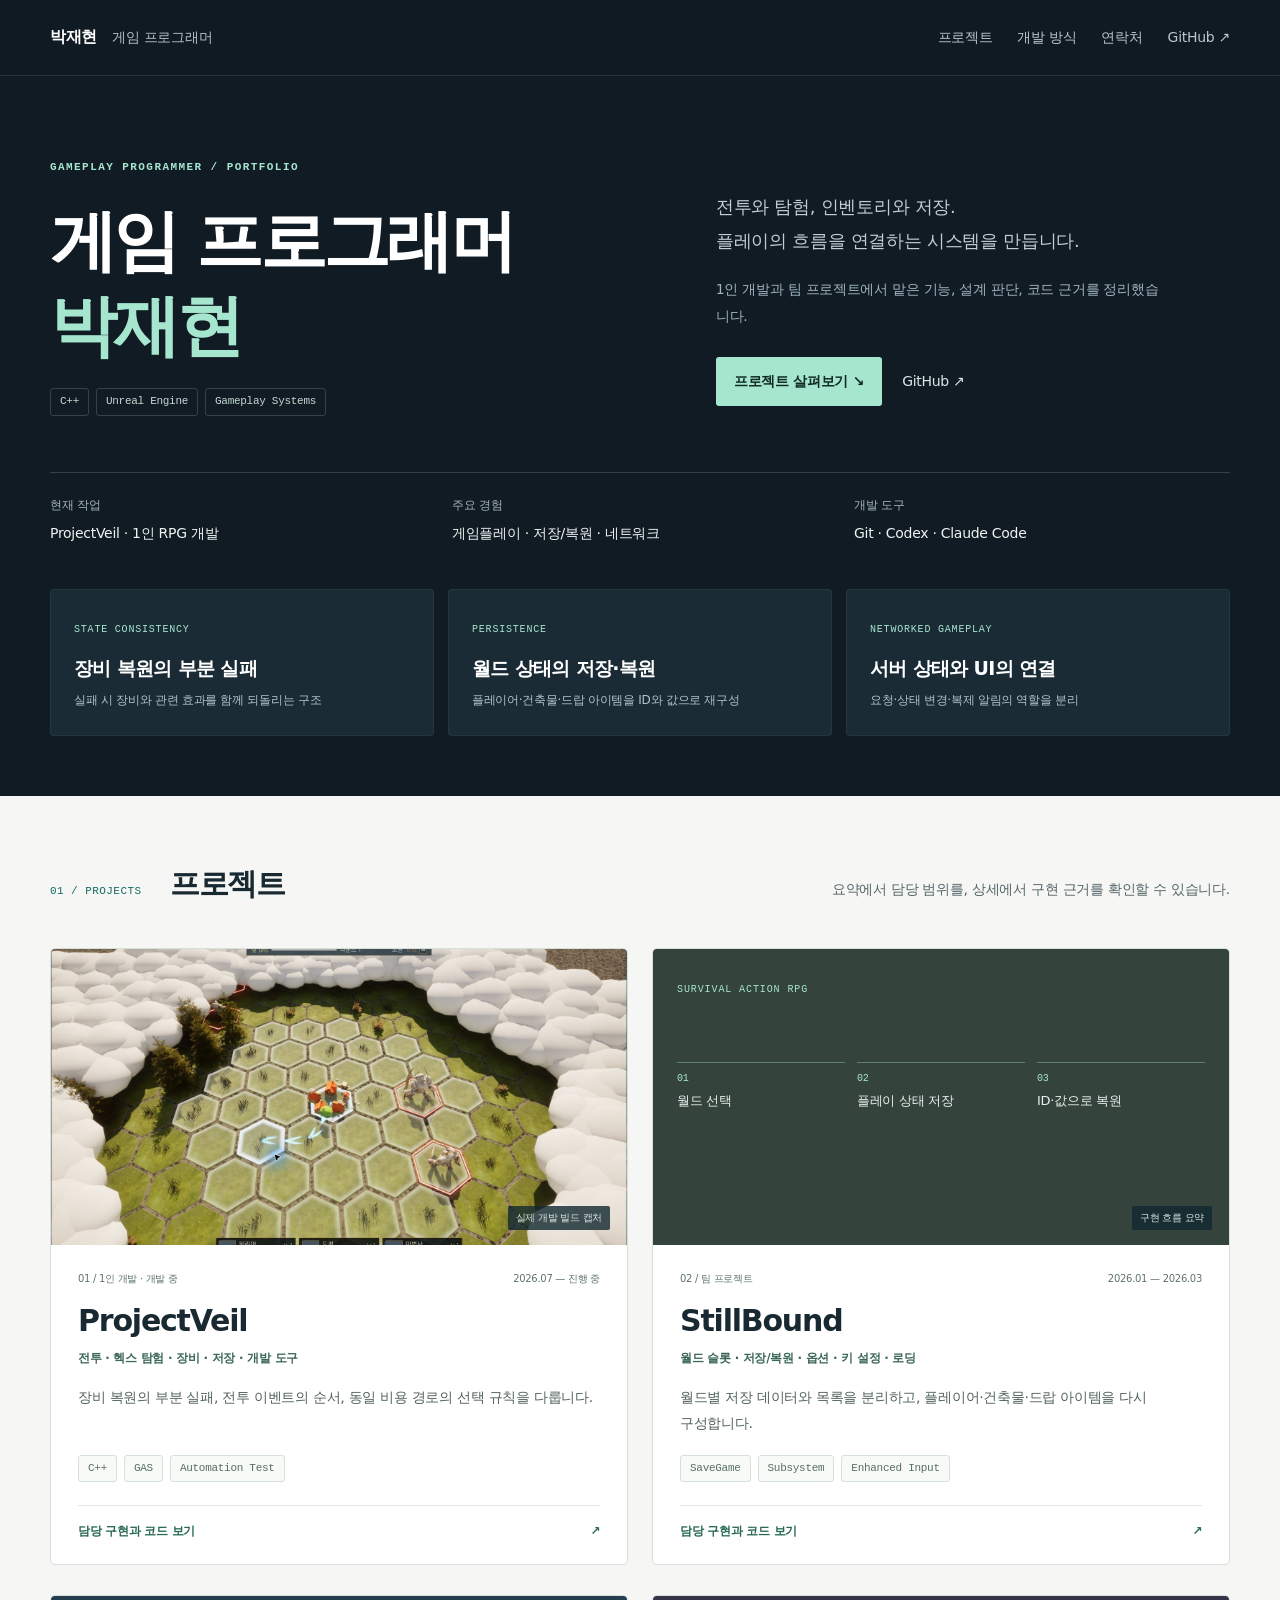
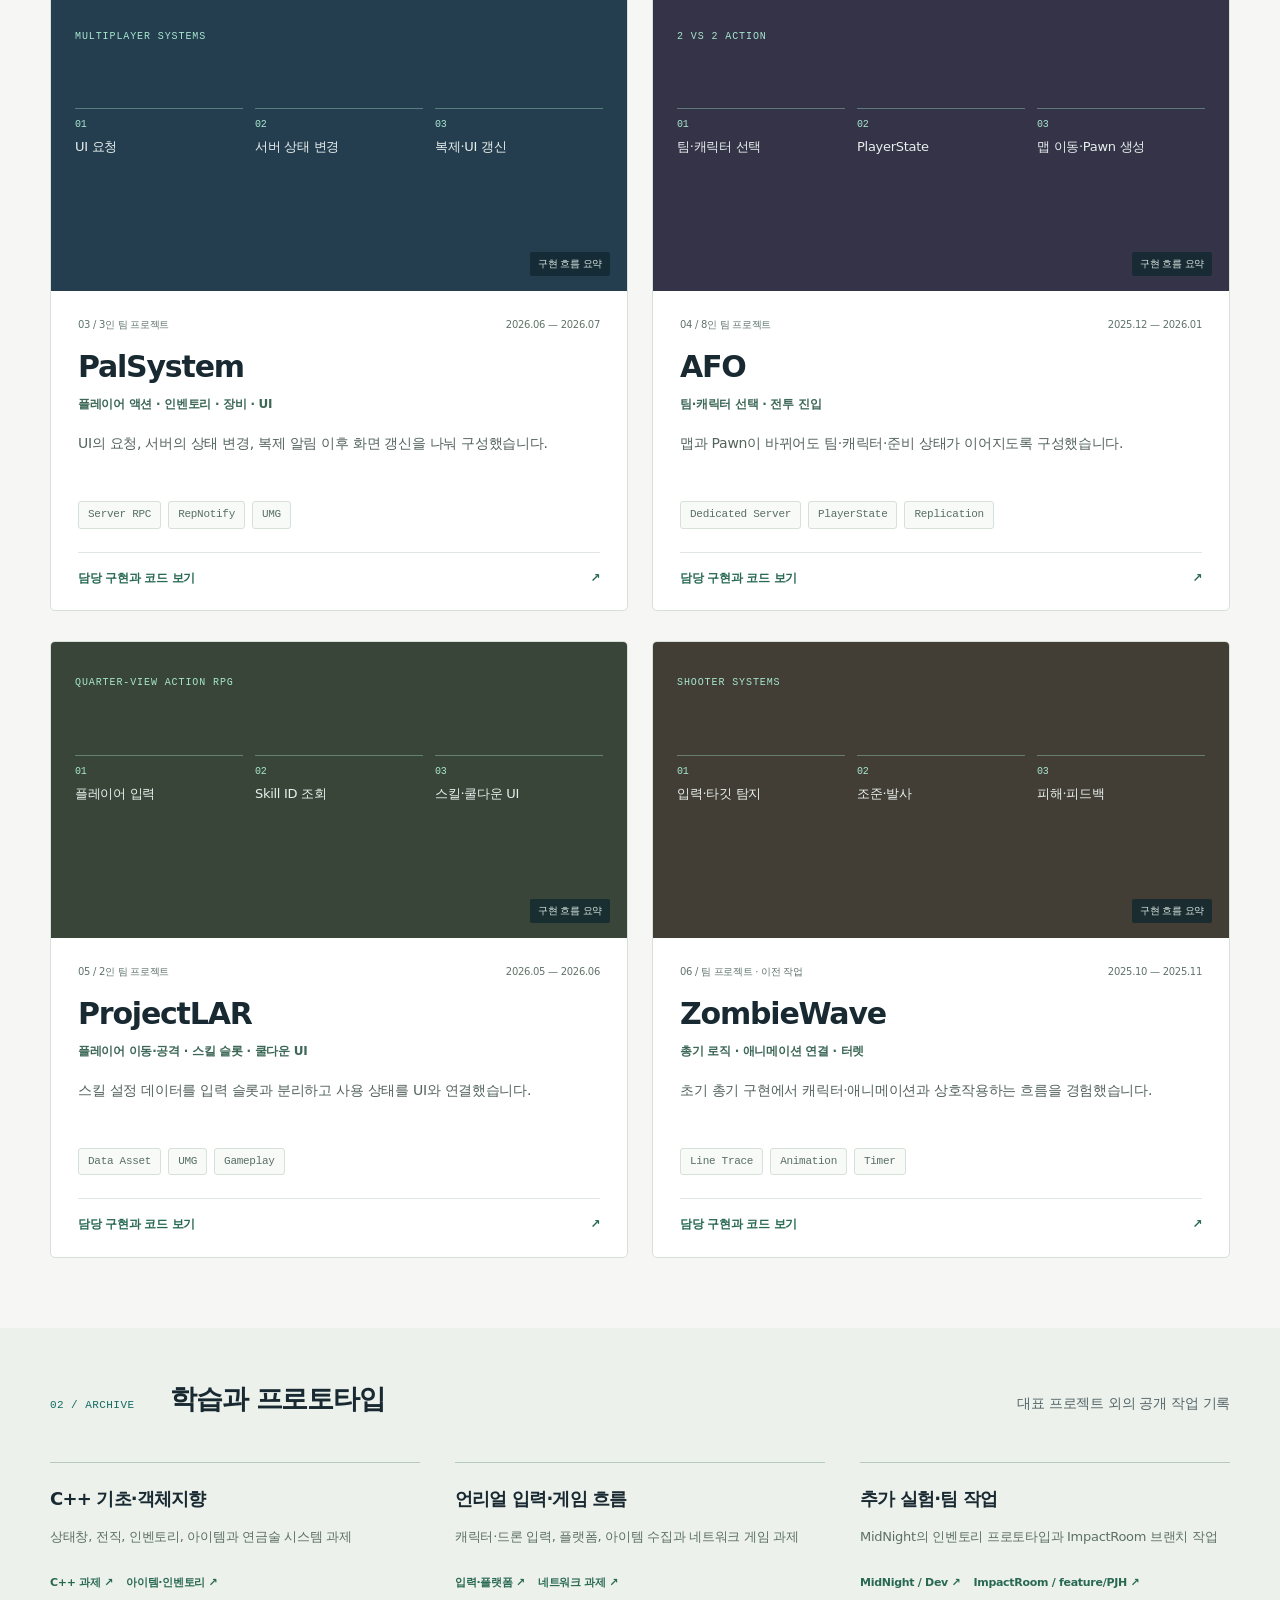
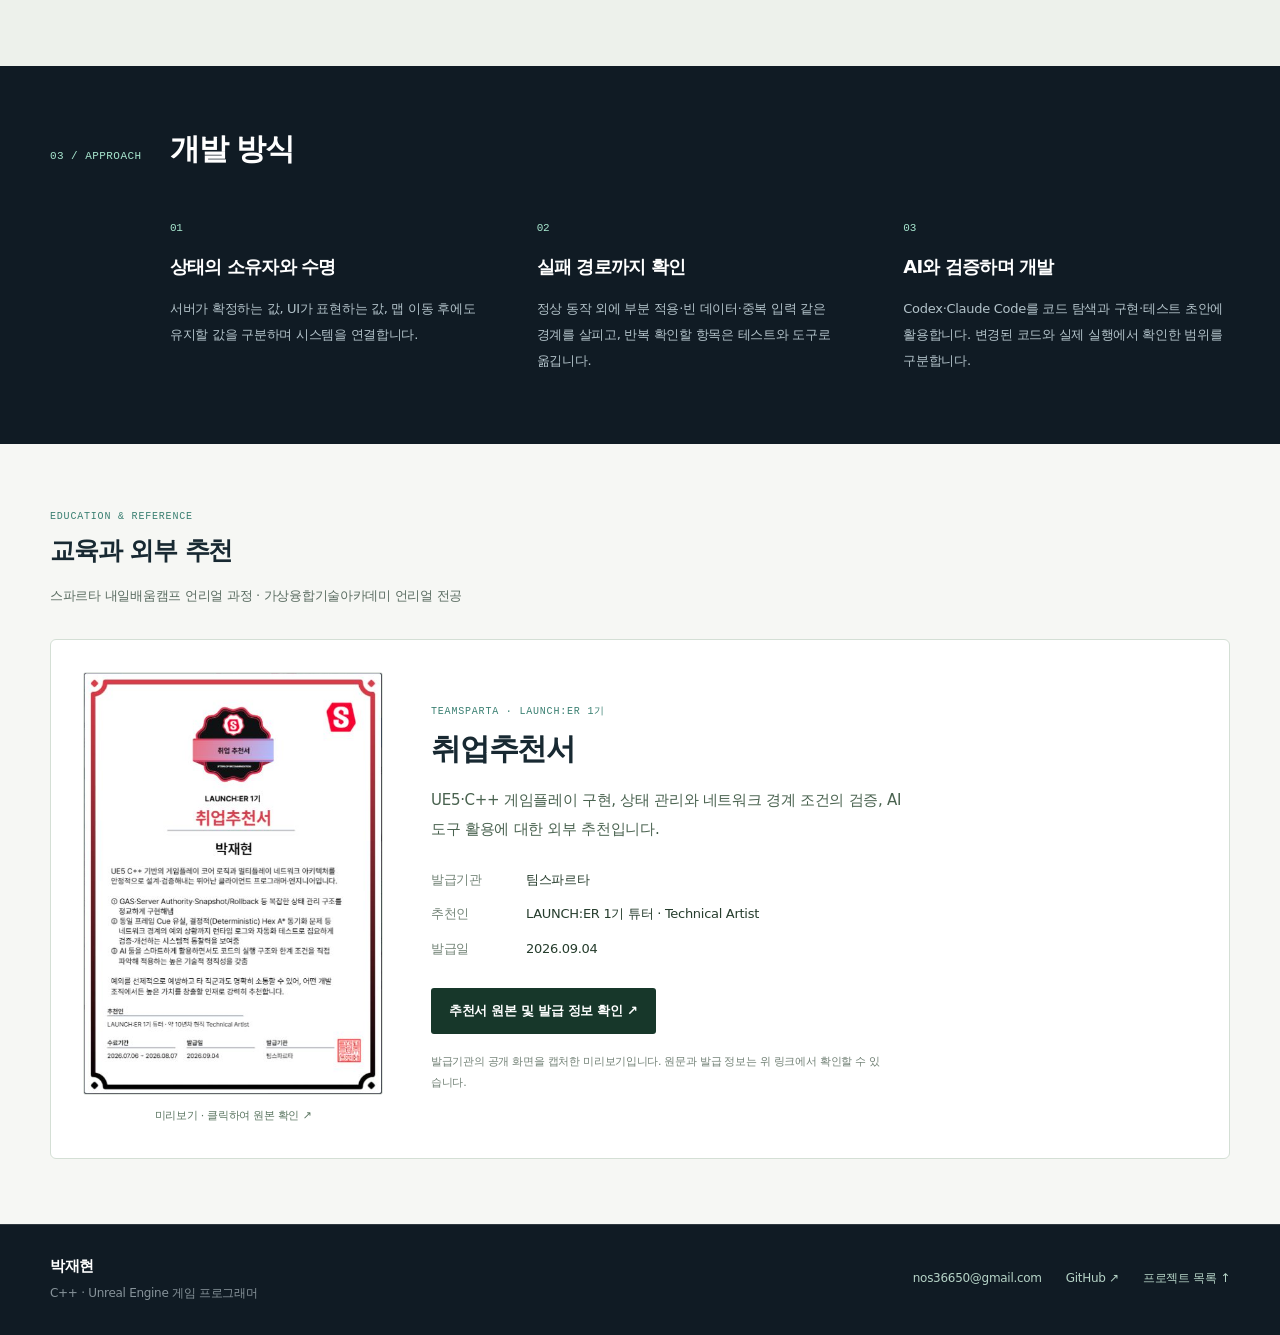
==== commit 53cdc9bd: "Add recommendation preview with issuer verification link" ====
--- a/index.html
+++ b/index.html
@@ -1 +1 @@
-<!doctype html><html lang="ko"><head><meta charset="utf-8"><meta name="viewport" content="width=device-width,initial-scale=1"><meta name="theme-color" content="#101b24"><title>박재현 | C++ · Unreal Engine 게임 프로그래머</title><meta name="description" content="ProjectVeil, StillBound, PalSystem, AFO, ProjectLAR, ZombieWave의 담당 구현과 코드 근거."><link rel="icon" href="favicon.svg" type="image/svg+xml"><link rel="stylesheet" href="styles.css"><link rel="stylesheet" href="portfolio.css"><link rel="canonical" href="https://soloplayer-tech.github.io/"></head><body><a class="skip" href="#content">본문으로 바로가기</a><header class="site-header"><a class="name" href="./">박재현 <span>게임 프로그래머</span></a><nav aria-label="페이지 메뉴"><a href="index.html#projects">프로젝트</a><a href="index.html#work">개발 방식</a><a href="index.html#contact">연락처</a><a href="https://github.com/soloplayer-tech" target="_blank" rel="noopener noreferrer">GitHub ↗</a></nav></header><main id="content"><section class="opening portfolio-opening" id="top"><div class="opening-main"><p class="opening-label">GAMEPLAY PROGRAMMER / PORTFOLIO</p><h1>게임 프로그래머<br><em>박재현</em></h1><div class="skill-tags"><span>C++</span><span>Unreal Engine</span><span>Gameplay Systems</span></div></div><div class="hero-detail"><p class="opening-copy">전투와 탐험, 인벤토리와 저장.<br>플레이의 흐름을 연결하는 시스템을 만듭니다.</p><p class="hero-subcopy">1인 개발과 팀 프로젝트에서 맡은 기능, 설계 판단, 코드 근거를 정리했습니다.</p><div class="hero-actions"><a class="primary-action" href="#projects">프로젝트 살펴보기 ↘</a><a class="secondary-action" href="https://github.com/soloplayer-tech" target="_blank" rel="noopener noreferrer">GitHub ↗</a></div></div><div class="opening-info"><div><span>현재 작업</span><p>ProjectVeil · 1인 RPG 개발</p></div><div><span>주요 경험</span><p>게임플레이 · 저장/복원 · 네트워크</p></div><div><span>개발 도구</span><p>Git · Codex · Claude Code</p></div></div></section><section class="engineering-index" aria-label="대표 기술 사례"><a href="projects/projectveil.html#restore"><span>STATE CONSISTENCY</span><strong>장비 복원의 부분 실패</strong><p>실패 시 장비와 관련 효과를 함께 되돌리는 구조</p></a><a href="projects/stillbound.html#save-restore"><span>PERSISTENCE</span><strong>월드 상태의 저장·복원</strong><p>플레이어·건축물·드랍 아이템을 ID와 값으로 재구성</p></a><a href="projects/palsystem.html#inventory"><span>NETWORKED GAMEPLAY</span><strong>서버 상태와 UI의 연결</strong><p>요청·상태 변경·복제 알림의 역할을 분리</p></a></section><section class="projects project-overview" id="projects"><div class="section-title"><span>01 / PROJECTS</span><h2>프로젝트</h2><p>요약에서 담당 범위를, 상세에서 구현 근거를 확인할 수 있습니다.</p></div><div class="project-grid"><article class="project-card featured-card" id="project-veil"><a class="card-art has-image" href="projects/projectveil.html" aria-label="ProjectVeil 상세 보기"><img src="assets/projectveil-exploration.jpg" alt="ProjectVeil 로컬 개발 빌드의 헥스 탐험 실행 화면" width="1602" height="932" loading="lazy"><span class="art-label">실제 개발 빌드 캡처</span></a><div class="card-copy"><div class="card-eyebrow"><span>01 / 1인 개발 · 개발 중</span><span>2026.07 — 진행 중</span></div><h3><a href="projects/projectveil.html">ProjectVeil</a></h3><p class="card-role">전투 · 헥스 탐험 · 장비 · 저장 · 개발 도구</p><p class="card-description">장비 복원의 부분 실패, 전투 이벤트의 순서, 동일 비용 경로의 선택 규칙을 다룹니다.</p><div class="skill-tags"><span>C++</span><span>GAS</span><span>Automation Test</span></div><a class="card-cta" href="projects/projectveil.html">담당 구현과 코드 보기 <span aria-hidden="true">↗</span></a></div></article><article class="project-card " id="stillbound"><a class="card-art " href="projects/stillbound.html" aria-label="StillBound 상세 보기"><span class="art-type">SURVIVAL ACTION RPG</span><div class="art-flow" aria-hidden="true"><span><small>01</small>월드 선택</span><span><small>02</small>플레이 상태 저장</span><span><small>03</small>ID·값으로 복원</span></div><span class="art-label">구현 흐름 요약</span></a><div class="card-copy"><div class="card-eyebrow"><span>02 / 팀 프로젝트</span><span>2026.01 — 2026.03</span></div><h3><a href="projects/stillbound.html">StillBound</a></h3><p class="card-role">월드 슬롯 · 저장/복원 · 옵션 · 키 설정 · 로딩</p><p class="card-description">월드별 저장 데이터와 목록을 분리하고, 플레이어·건축물·드랍 아이템을 다시 구성합니다.</p><div class="skill-tags"><span>SaveGame</span><span>Subsystem</span><span>Enhanced Input</span></div><a class="card-cta" href="projects/stillbound.html">담당 구현과 코드 보기 <span aria-hidden="true">↗</span></a></div></article><article class="project-card " id="palsystem"><a class="card-art " href="projects/palsystem.html" aria-label="PalSystem 상세 보기"><span class="art-type">MULTIPLAYER SYSTEMS</span><div class="art-flow" aria-hidden="true"><span><small>01</small>UI 요청</span><span><small>02</small>서버 상태 변경</span><span><small>03</small>복제·UI 갱신</span></div><span class="art-label">구현 흐름 요약</span></a><div class="card-copy"><div class="card-eyebrow"><span>03 / 3인 팀 프로젝트</span><span>2026.06 — 2026.07</span></div><h3><a href="projects/palsystem.html">PalSystem</a></h3><p class="card-role">플레이어 액션 · 인벤토리 · 장비 · UI</p><p class="card-description">UI의 요청, 서버의 상태 변경, 복제 알림 이후 화면 갱신을 나눠 구성했습니다.</p><div class="skill-tags"><span>Server RPC</span><span>RepNotify</span><span>UMG</span></div><a class="card-cta" href="projects/palsystem.html">담당 구현과 코드 보기 <span aria-hidden="true">↗</span></a></div></article><article class="project-card " id="afo"><a class="card-art " href="projects/afo.html" aria-label="AFO 상세 보기"><span class="art-type">2 VS 2 ACTION</span><div class="art-flow" aria-hidden="true"><span><small>01</small>팀·캐릭터 선택</span><span><small>02</small>PlayerState</span><span><small>03</small>맵 이동·Pawn 생성</span></div><span class="art-label">구현 흐름 요약</span></a><div class="card-copy"><div class="card-eyebrow"><span>04 / 8인 팀 프로젝트</span><span>2025.12 — 2026.01</span></div><h3><a href="projects/afo.html">AFO</a></h3><p class="card-role">팀·캐릭터 선택 · 전투 진입</p><p class="card-description">맵과 Pawn이 바뀌어도 팀·캐릭터·준비 상태가 이어지도록 구성했습니다.</p><div class="skill-tags"><span>Dedicated Server</span><span>PlayerState</span><span>Replication</span></div><a class="card-cta" href="projects/afo.html">담당 구현과 코드 보기 <span aria-hidden="true">↗</span></a></div></article><article class="project-card " id="project-lar"><a class="card-art " href="projects/projectlar.html" aria-label="ProjectLAR 상세 보기"><span class="art-type">QUARTER-VIEW ACTION RPG</span><div class="art-flow" aria-hidden="true"><span><small>01</small>플레이어 입력</span><span><small>02</small>Skill ID 조회</span><span><small>03</small>스킬·쿨다운 UI</span></div><span class="art-label">구현 흐름 요약</span></a><div class="card-copy"><div class="card-eyebrow"><span>05 / 2인 팀 프로젝트</span><span>2026.05 — 2026.06</span></div><h3><a href="projects/projectlar.html">ProjectLAR</a></h3><p class="card-role">플레이어 이동·공격 · 스킬 슬롯 · 쿨다운 UI</p><p class="card-description">스킬 설정 데이터를 입력 슬롯과 분리하고 사용 상태를 UI와 연결했습니다.</p><div class="skill-tags"><span>Data Asset</span><span>UMG</span><span>Gameplay</span></div><a class="card-cta" href="projects/projectlar.html">담당 구현과 코드 보기 <span aria-hidden="true">↗</span></a></div></article><article class="project-card " id="zombiewave"><a class="card-art " href="projects/zombiewave.html" aria-label="ZombieWave 상세 보기"><span class="art-type">SHOOTER SYSTEMS</span><div class="art-flow" aria-hidden="true"><span><small>01</small>입력·타깃 탐지</span><span><small>02</small>조준·발사</span><span><small>03</small>피해·피드백</span></div><span class="art-label">구현 흐름 요약</span></a><div class="card-copy"><div class="card-eyebrow"><span>06 / 팀 프로젝트 · 이전 작업</span><span>2025.10 — 2025.11</span></div><h3><a href="projects/zombiewave.html">ZombieWave</a></h3><p class="card-role">총기 로직 · 애니메이션 연결 · 터렛</p><p class="card-description">초기 총기 구현에서 캐릭터·애니메이션과 상호작용하는 흐름을 경험했습니다.</p><div class="skill-tags"><span>Line Trace</span><span>Animation</span><span>Timer</span></div><a class="card-cta" href="projects/zombiewave.html">담당 구현과 코드 보기 <span aria-hidden="true">↗</span></a></div></article></div><span id="project-veil-tools" class="legacy-anchor"></span></section><section class="archive-section" id="archive"><div class="section-title"><span>02 / ARCHIVE</span><h2>학습과 프로토타입</h2><p>대표 프로젝트 외의 공개 작업 기록</p></div><div class="archive-grid"><div><h3>C++ 기초·객체지향</h3><p>상태창, 전직, 인벤토리, 아이템과 연금술 시스템 과제</p><a class="text-link" href="https://github.com/soloplayer-tech/git-assignment3" target="_blank" rel="noopener noreferrer">C++ 과제 ↗</a><a class="text-link" href="https://github.com/soloplayer-tech/ItemInventoryTemp1" target="_blank" rel="noopener noreferrer">아이템·인벤토리 ↗</a></div><div><h3>언리얼 입력·게임 흐름</h3><p>캐릭터·드론 입력, 플랫폼, 아이템 수집과 네트워크 게임 과제</p><a class="text-link" href="https://github.com/soloplayer-tech/git-assignment7" target="_blank" rel="noopener noreferrer">입력·플랫폼 ↗</a><a class="text-link" href="https://github.com/soloplayer-tech/git-assignment9" target="_blank" rel="noopener noreferrer">네트워크 과제 ↗</a></div><div><h3>추가 실험·팀 작업</h3><p>MidNight의 인벤토리 프로토타입과 ImpactRoom 브랜치 작업</p><a class="text-link" href="https://github.com/soloplayer-tech/MidNight/tree/Dev" target="_blank" rel="noopener noreferrer">MidNight / Dev ↗</a><a class="text-link" href="https://github.com/soloplayer-tech/TeamProject_ImpactRoom/tree/feature/PJH" target="_blank" rel="noopener noreferrer">ImpactRoom / feature/PJH ↗</a></div></div></section><section class="work" id="work"><div class="section-title"><span>03 / APPROACH</span><h2>개발 방식</h2></div><div class="approach-grid"><div><span>01</span><h3>상태의 소유자와 수명</h3><p>서버가 확정하는 값, UI가 표현하는 값, 맵 이동 후에도 유지할 값을 구분하며 시스템을 연결합니다.</p></div><div><span>02</span><h3>실패 경로까지 확인</h3><p>정상 동작 외에 부분 적용·빈 데이터·중복 입력 같은 경계를 살피고, 반복 확인할 항목은 테스트와 도구로 옮깁니다.</p></div><div><span>03</span><h3>AI와 검증하며 개발</h3><p>Codex·Claude Code를 코드 탐색과 구현·테스트 초안에 활용합니다. 변경된 코드와 실제 실행에서 확인한 범위를 구분합니다.</p></div></div></section><section class="resources"><div><p class="eyebrow">EDUCATION & REFERENCE</p><h2>교육과 외부 추천</h2><p>스파르타 내일배움캠프 언리얼 과정 · 가상융합기술아카데미 언리얼 전공</p></div><a class="reference-link" href="https://teamsparta.kolleges.net/ko/credentials/7c0f0968-2c67-48e1-b801-fdb82554b48d" target="_blank" rel="noopener noreferrer"><span>팀스파르타 · LAUNCH:ER 1기</span><strong>취업추천서 원본 보기 ↗</strong><small>발급기관의 공개 검증 페이지로 연결됩니다.</small></a></section></main><footer id="contact"><div><strong>박재현</strong><span>C++ · Unreal Engine 게임 프로그래머</span></div><div class="footer-links"><a href="mailto:nos36650@gmail.com">nos36650@gmail.com</a><a href="https://github.com/soloplayer-tech" target="_blank" rel="noopener noreferrer">GitHub ↗</a><a href="index.html#projects">프로젝트 목록 ↑</a></div></footer></body></html>+<!doctype html><html lang="ko"><head><meta charset="utf-8"><meta name="viewport" content="width=device-width,initial-scale=1"><meta name="theme-color" content="#101b24"><title>박재현 | C++ · Unreal Engine 게임 프로그래머</title><meta name="description" content="ProjectVeil, StillBound, PalSystem, AFO, ProjectLAR, ZombieWave의 담당 구현과 코드 근거."><link rel="icon" href="favicon.svg" type="image/svg+xml"><link rel="stylesheet" href="styles.css"><link rel="stylesheet" href="portfolio.css"><link rel="canonical" href="https://soloplayer-tech.github.io/"></head><body><a class="skip" href="#content">본문으로 바로가기</a><header class="site-header"><a class="name" href="./">박재현 <span>게임 프로그래머</span></a><nav aria-label="페이지 메뉴"><a href="index.html#projects">프로젝트</a><a href="index.html#work">개발 방식</a><a href="index.html#contact">연락처</a><a href="https://github.com/soloplayer-tech" target="_blank" rel="noopener noreferrer">GitHub ↗</a></nav></header><main id="content"><section class="opening portfolio-opening" id="top"><div class="opening-main"><p class="opening-label">GAMEPLAY PROGRAMMER / PORTFOLIO</p><h1>게임 프로그래머<br><em>박재현</em></h1><div class="skill-tags"><span>C++</span><span>Unreal Engine</span><span>Gameplay Systems</span></div></div><div class="hero-detail"><p class="opening-copy">전투와 탐험, 인벤토리와 저장.<br>플레이의 흐름을 연결하는 시스템을 만듭니다.</p><p class="hero-subcopy">1인 개발과 팀 프로젝트에서 맡은 기능, 설계 판단, 코드 근거를 정리했습니다.</p><div class="hero-actions"><a class="primary-action" href="#projects">프로젝트 살펴보기 ↘</a><a class="secondary-action" href="https://github.com/soloplayer-tech" target="_blank" rel="noopener noreferrer">GitHub ↗</a></div></div><div class="opening-info"><div><span>현재 작업</span><p>ProjectVeil · 1인 RPG 개발</p></div><div><span>주요 경험</span><p>게임플레이 · 저장/복원 · 네트워크</p></div><div><span>개발 도구</span><p>Git · Codex · Claude Code</p></div></div></section><section class="engineering-index" aria-label="대표 기술 사례"><a href="projects/projectveil.html#restore"><span>STATE CONSISTENCY</span><strong>장비 복원의 부분 실패</strong><p>실패 시 장비와 관련 효과를 함께 되돌리는 구조</p></a><a href="projects/stillbound.html#save-restore"><span>PERSISTENCE</span><strong>월드 상태의 저장·복원</strong><p>플레이어·건축물·드랍 아이템을 ID와 값으로 재구성</p></a><a href="projects/palsystem.html#inventory"><span>NETWORKED GAMEPLAY</span><strong>서버 상태와 UI의 연결</strong><p>요청·상태 변경·복제 알림의 역할을 분리</p></a></section><section class="projects project-overview" id="projects"><div class="section-title"><span>01 / PROJECTS</span><h2>프로젝트</h2><p>요약에서 담당 범위를, 상세에서 구현 근거를 확인할 수 있습니다.</p></div><div class="project-grid"><article class="project-card featured-card" id="project-veil"><a class="card-art has-image" href="projects/projectveil.html" aria-label="ProjectVeil 상세 보기"><img src="assets/projectveil-exploration.jpg" alt="ProjectVeil 로컬 개발 빌드의 헥스 탐험 실행 화면" width="1602" height="932" loading="lazy"><span class="art-label">실제 개발 빌드 캡처</span></a><div class="card-copy"><div class="card-eyebrow"><span>01 / 1인 개발 · 개발 중</span><span>2026.07 — 진행 중</span></div><h3><a href="projects/projectveil.html">ProjectVeil</a></h3><p class="card-role">전투 · 헥스 탐험 · 장비 · 저장 · 개발 도구</p><p class="card-description">장비 복원의 부분 실패, 전투 이벤트의 순서, 동일 비용 경로의 선택 규칙을 다룹니다.</p><div class="skill-tags"><span>C++</span><span>GAS</span><span>Automation Test</span></div><a class="card-cta" href="projects/projectveil.html">담당 구현과 코드 보기 <span aria-hidden="true">↗</span></a></div></article><article class="project-card " id="stillbound"><a class="card-art " href="projects/stillbound.html" aria-label="StillBound 상세 보기"><span class="art-type">SURVIVAL ACTION RPG</span><div class="art-flow" aria-hidden="true"><span><small>01</small>월드 선택</span><span><small>02</small>플레이 상태 저장</span><span><small>03</small>ID·값으로 복원</span></div><span class="art-label">구현 흐름 요약</span></a><div class="card-copy"><div class="card-eyebrow"><span>02 / 팀 프로젝트</span><span>2026.01 — 2026.03</span></div><h3><a href="projects/stillbound.html">StillBound</a></h3><p class="card-role">월드 슬롯 · 저장/복원 · 옵션 · 키 설정 · 로딩</p><p class="card-description">월드별 저장 데이터와 목록을 분리하고, 플레이어·건축물·드랍 아이템을 다시 구성합니다.</p><div class="skill-tags"><span>SaveGame</span><span>Subsystem</span><span>Enhanced Input</span></div><a class="card-cta" href="projects/stillbound.html">담당 구현과 코드 보기 <span aria-hidden="true">↗</span></a></div></article><article class="project-card " id="palsystem"><a class="card-art " href="projects/palsystem.html" aria-label="PalSystem 상세 보기"><span class="art-type">MULTIPLAYER SYSTEMS</span><div class="art-flow" aria-hidden="true"><span><small>01</small>UI 요청</span><span><small>02</small>서버 상태 변경</span><span><small>03</small>복제·UI 갱신</span></div><span class="art-label">구현 흐름 요약</span></a><div class="card-copy"><div class="card-eyebrow"><span>03 / 3인 팀 프로젝트</span><span>2026.06 — 2026.07</span></div><h3><a href="projects/palsystem.html">PalSystem</a></h3><p class="card-role">플레이어 액션 · 인벤토리 · 장비 · UI</p><p class="card-description">UI의 요청, 서버의 상태 변경, 복제 알림 이후 화면 갱신을 나눠 구성했습니다.</p><div class="skill-tags"><span>Server RPC</span><span>RepNotify</span><span>UMG</span></div><a class="card-cta" href="projects/palsystem.html">담당 구현과 코드 보기 <span aria-hidden="true">↗</span></a></div></article><article class="project-card " id="afo"><a class="card-art " href="projects/afo.html" aria-label="AFO 상세 보기"><span class="art-type">2 VS 2 ACTION</span><div class="art-flow" aria-hidden="true"><span><small>01</small>팀·캐릭터 선택</span><span><small>02</small>PlayerState</span><span><small>03</small>맵 이동·Pawn 생성</span></div><span class="art-label">구현 흐름 요약</span></a><div class="card-copy"><div class="card-eyebrow"><span>04 / 8인 팀 프로젝트</span><span>2025.12 — 2026.01</span></div><h3><a href="projects/afo.html">AFO</a></h3><p class="card-role">팀·캐릭터 선택 · 전투 진입</p><p class="card-description">맵과 Pawn이 바뀌어도 팀·캐릭터·준비 상태가 이어지도록 구성했습니다.</p><div class="skill-tags"><span>Dedicated Server</span><span>PlayerState</span><span>Replication</span></div><a class="card-cta" href="projects/afo.html">담당 구현과 코드 보기 <span aria-hidden="true">↗</span></a></div></article><article class="project-card " id="project-lar"><a class="card-art " href="projects/projectlar.html" aria-label="ProjectLAR 상세 보기"><span class="art-type">QUARTER-VIEW ACTION RPG</span><div class="art-flow" aria-hidden="true"><span><small>01</small>플레이어 입력</span><span><small>02</small>Skill ID 조회</span><span><small>03</small>스킬·쿨다운 UI</span></div><span class="art-label">구현 흐름 요약</span></a><div class="card-copy"><div class="card-eyebrow"><span>05 / 2인 팀 프로젝트</span><span>2026.05 — 2026.06</span></div><h3><a href="projects/projectlar.html">ProjectLAR</a></h3><p class="card-role">플레이어 이동·공격 · 스킬 슬롯 · 쿨다운 UI</p><p class="card-description">스킬 설정 데이터를 입력 슬롯과 분리하고 사용 상태를 UI와 연결했습니다.</p><div class="skill-tags"><span>Data Asset</span><span>UMG</span><span>Gameplay</span></div><a class="card-cta" href="projects/projectlar.html">담당 구현과 코드 보기 <span aria-hidden="true">↗</span></a></div></article><article class="project-card " id="zombiewave"><a class="card-art " href="projects/zombiewave.html" aria-label="ZombieWave 상세 보기"><span class="art-type">SHOOTER SYSTEMS</span><div class="art-flow" aria-hidden="true"><span><small>01</small>입력·타깃 탐지</span><span><small>02</small>조준·발사</span><span><small>03</small>피해·피드백</span></div><span class="art-label">구현 흐름 요약</span></a><div class="card-copy"><div class="card-eyebrow"><span>06 / 팀 프로젝트 · 이전 작업</span><span>2025.10 — 2025.11</span></div><h3><a href="projects/zombiewave.html">ZombieWave</a></h3><p class="card-role">총기 로직 · 애니메이션 연결 · 터렛</p><p class="card-description">초기 총기 구현에서 캐릭터·애니메이션과 상호작용하는 흐름을 경험했습니다.</p><div class="skill-tags"><span>Line Trace</span><span>Animation</span><span>Timer</span></div><a class="card-cta" href="projects/zombiewave.html">담당 구현과 코드 보기 <span aria-hidden="true">↗</span></a></div></article></div><span id="project-veil-tools" class="legacy-anchor"></span></section><section class="archive-section" id="archive"><div class="section-title"><span>02 / ARCHIVE</span><h2>학습과 프로토타입</h2><p>대표 프로젝트 외의 공개 작업 기록</p></div><div class="archive-grid"><div><h3>C++ 기초·객체지향</h3><p>상태창, 전직, 인벤토리, 아이템과 연금술 시스템 과제</p><a class="text-link" href="https://github.com/soloplayer-tech/git-assignment3" target="_blank" rel="noopener noreferrer">C++ 과제 ↗</a><a class="text-link" href="https://github.com/soloplayer-tech/ItemInventoryTemp1" target="_blank" rel="noopener noreferrer">아이템·인벤토리 ↗</a></div><div><h3>언리얼 입력·게임 흐름</h3><p>캐릭터·드론 입력, 플랫폼, 아이템 수집과 네트워크 게임 과제</p><a class="text-link" href="https://github.com/soloplayer-tech/git-assignment7" target="_blank" rel="noopener noreferrer">입력·플랫폼 ↗</a><a class="text-link" href="https://github.com/soloplayer-tech/git-assignment9" target="_blank" rel="noopener noreferrer">네트워크 과제 ↗</a></div><div><h3>추가 실험·팀 작업</h3><p>MidNight의 인벤토리 프로토타입과 ImpactRoom 브랜치 작업</p><a class="text-link" href="https://github.com/soloplayer-tech/MidNight/tree/Dev" target="_blank" rel="noopener noreferrer">MidNight / Dev ↗</a><a class="text-link" href="https://github.com/soloplayer-tech/TeamProject_ImpactRoom/tree/feature/PJH" target="_blank" rel="noopener noreferrer">ImpactRoom / feature/PJH ↗</a></div></div></section><section class="work" id="work"><div class="section-title"><span>03 / APPROACH</span><h2>개발 방식</h2></div><div class="approach-grid"><div><span>01</span><h3>상태의 소유자와 수명</h3><p>서버가 확정하는 값, UI가 표현하는 값, 맵 이동 후에도 유지할 값을 구분하며 시스템을 연결합니다.</p></div><div><span>02</span><h3>실패 경로까지 확인</h3><p>정상 동작 외에 부분 적용·빈 데이터·중복 입력 같은 경계를 살피고, 반복 확인할 항목은 테스트와 도구로 옮깁니다.</p></div><div><span>03</span><h3>AI와 검증하며 개발</h3><p>Codex·Claude Code를 코드 탐색과 구현·테스트 초안에 활용합니다. 변경된 코드와 실제 실행에서 확인한 범위를 구분합니다.</p></div></div></section><section class="resources reference-section" id="recommendation"><div class="reference-intro"><p class="eyebrow">EDUCATION & REFERENCE</p><h2>교육과 외부 추천</h2><p>스파르타 내일배움캠프 언리얼 과정 · 가상융합기술아카데미 언리얼 전공</p></div><article class="recommendation-card" aria-labelledby="recommendation-title"><a class="recommendation-preview" href="https://teamsparta.kolleges.net/ko/credentials/7c0f0968-2c67-48e1-b801-fdb82554b48d" target="_blank" rel="noopener noreferrer" aria-label="팀스파르타 취업추천서 발급기관 원본 보기"><span class="recommendation-scan"><img src="assets/teamsparta-recommendation.png" alt="팀스파르타에서 박재현에게 발급한 LAUNCH:ER 1기 취업추천서 공개 화면" width="1038" height="816" loading="lazy"></span><span class="recommendation-caption">미리보기 · 클릭하여 원본 확인 ↗</span></a><div class="recommendation-copy"><p class="eyebrow">TEAMSPARTA · LAUNCH:ER 1기</p><h3 id="recommendation-title">취업추천서</h3><p class="recommendation-description">UE5·C++ 게임플레이 구현, 상태 관리와 네트워크 경계 조건의 검증, AI 도구 활용에 대한 외부 추천입니다.</p><dl class="recommendation-meta"><div><dt>발급기관</dt><dd>팀스파르타</dd></div><div><dt>추천인</dt><dd>LAUNCH:ER 1기 튜터 · Technical Artist</dd></div><div><dt>발급일</dt><dd>2026.09.04</dd></div></dl><a class="recommendation-original" href="https://teamsparta.kolleges.net/ko/credentials/7c0f0968-2c67-48e1-b801-fdb82554b48d" target="_blank" rel="noopener noreferrer">추천서 원본 및 발급 정보 확인 ↗</a><p class="recommendation-note">발급기관의 공개 화면을 캡처한 미리보기입니다. 원문과 발급 정보는 위 링크에서 확인할 수 있습니다.</p></div></article></section></main><footer id="contact"><div><strong>박재현</strong><span>C++ · Unreal Engine 게임 프로그래머</span></div><div class="footer-links"><a href="mailto:nos36650@gmail.com">nos36650@gmail.com</a><a href="https://github.com/soloplayer-tech" target="_blank" rel="noopener noreferrer">GitHub ↗</a><a href="index.html#projects">프로젝트 목록 ↑</a></div></footer></body></html>
--- a/portfolio.css
+++ b/portfolio.css
@@ -1,4 +1,8 @@
 /* Portfolio overview and evidence-led project details. */
+/* Issuer-page capture; the source screenshot is retained without raster edits. */
+.resources.reference-section{display:block;scroll-margin-top:90px}.reference-intro{margin-bottom:30px}.recommendation-card{display:grid;grid-template-columns:minmax(0,300px) minmax(0,1fr);gap:48px;align-items:center;padding:32px;background:#fff;border:1px solid #d4dfd5;border-radius:6px}.recommendation-preview{display:block;max-width:300px;width:100%;margin:auto}.recommendation-scan{display:block;position:relative;aspect-ratio:475/670;overflow:hidden;background:#fff;border:1px solid #e0e5df;border-radius:3px}.recommendation-scan img{position:absolute;display:block;width:218.526316%;max-width:none;height:auto;left:-57.684211%;top:-7.910448%}.recommendation-caption{display:block;text-align:center;font-size:11px;line-height:1.8;color:#59745f;padding-top:11px}.recommendation-copy h3{font-size:30px;letter-spacing:-.04em;margin:12px 0 18px}.recommendation-description{font-size:15px;line-height:1.95;max-width:490px;color:#49624f;word-break:keep-all}.recommendation-meta{margin:24px 0 28px}.recommendation-meta>div{display:grid;grid-template-columns:80px minmax(0,1fr);gap:15px;margin:11px 0;font-size:13px;line-height:1.8}.recommendation-meta dt{color:#748578}.recommendation-meta dd{margin:0;color:#263d2d}.recommendation-original{display:inline-block;font-size:13px;font-weight:700;line-height:1.7;padding:12px 18px;background:#17372a;color:#fff;border-radius:3px}.recommendation-original:hover{background:#28553f}.recommendation-note{font-size:11px;line-height:1.9;color:#718075;max-width:450px;margin-top:18px}.recommendation-preview:hover .recommendation-caption{text-decoration:underline;text-underline-offset:4px}
+@media(max-width:800px){.recommendation-card{grid-template-columns:1fr;gap:30px;padding:25px}.recommendation-copy h3{font-size:25px}.recommendation-description{font-size:14px}.recommendation-meta{margin:20px 0}.recommendation-original{font-size:12px}.resources.reference-section{padding:40px 24px}.reference-intro{margin-bottom:25px}}
+@media(max-width:560px){.recommendation-card{padding:20px;gap:26px}.recommendation-meta>div{grid-template-columns:65px minmax(0,1fr);gap:10px;font-size:12px}.recommendation-original{display:block;text-align:center;padding:12px}.recommendation-note{font-size:11px}}
 body{font-family:'Noto Sans KR','Apple SD Gothic Neo','Malgun Gothic',system-ui,sans-serif}a,summary{-webkit-tap-highlight-color:transparent}.site-header{gap:25px}.site-header nav{white-space:nowrap}.portfolio-opening{padding-bottom:35px}.hero-subcopy{color:#9fb3bd;font-size:14px;line-height:1.9;margin-top:18px;max-width:450px}.skill-tags{display:flex;flex-wrap:wrap;gap:7px;margin-top:20px}.skill-tags span{font:11px/1.6 ui-monospace,Consolas,monospace;border:1px solid #ffffff2a;padding:4px 9px;border-radius:3px;color:#c5d9d2}.engineering-index{display:grid;grid-template-columns:repeat(3,minmax(0,1fr));gap:14px;padding:8px max(28px,calc((100vw - 1180px)/2)) 60px;background:#101b24}.engineering-index a{display:block;padding:23px;background:#1a2b35;border:1px solid #ffffff0d;border-radius:4px;transition:background .15s}.engineering-index a:hover{background:#243d48}.engineering-index span{font:10px ui-monospace,Consolas,monospace;letter-spacing:.08em;color:#a7e6ce}.engineering-index strong{display:block;font-size:19px;margin-top:12px;line-height:1.5;letter-spacing:-.035em}.engineering-index p{font-size:12px;color:#b3c2ca;margin-top:8px;line-height:1.8}.project-overview{padding-top:70px;padding-bottom:70px}.project-grid{display:grid;grid-template-columns:repeat(2,minmax(0,1fr));gap:30px 24px}.project-card{min-width:0;border:1px solid #d6dfd8;border-radius:5px;overflow:hidden;background:#fff;scroll-margin-top:100px}.card-art{display:block;position:relative;aspect-ratio:1.95;background:#1d343b;overflow:hidden;padding:24px;color:#e8f0ed}.card-art.has-image{padding:0;background:#16272c}.card-art img{width:100%;height:100%;object-fit:cover;object-position:center;display:block;transition:transform .3s}.card-art:hover img{transform:scale(1.025)}.art-type{font:10px ui-monospace,Consolas,monospace;color:#a7e6ce;letter-spacing:.09em}.art-flow{position:absolute;inset:38% 24px auto;display:grid;grid-template-columns:repeat(3,1fr);gap:12px}.art-flow>span{font-size:13px;line-height:1.6;border-top:1px solid #a7e6ce60;padding-top:10px;word-break:keep-all}.art-flow small{display:block;font:10px ui-monospace,Consolas,monospace;color:#a7e6ce;margin-bottom:7px}.art-label{position:absolute;bottom:15px;right:17px;font-size:10px;color:#d9e5df;background:#122930cc;padding:3px 8px;border-radius:2px}.project-card:nth-child(2) .card-art{background:#34433c}.project-card:nth-child(3) .card-art{background:#243e50}.project-card:nth-child(4) .card-art{background:#343348}.project-card:nth-child(5) .card-art{background:#394539}.project-card:nth-child(6) .card-art{background:#423e35}.card-copy{padding:25px 27px 21px}.card-eyebrow{display:flex;justify-content:space-between;gap:12px;flex-wrap:wrap;font-size:10px;color:#60746b;line-height:1.7}.card-copy h3{font-size:30px;margin-top:14px;letter-spacing:-.04em;line-height:1.3}.card-copy h3 a:hover{color:#286953}.card-role{font-size:12px;color:#3d6858;margin-top:8px;line-height:1.8;font-weight:600;min-height:22px}.card-description{font-size:14px;color:#53635c;line-height:1.9;margin-top:14px;min-height:54px;word-break:keep-all}.card-copy .skill-tags{margin-top:17px}.card-copy .skill-tags span{color:#5a6f65;border-color:#d6e1d8;background:#f7faf6}.card-cta{display:flex;justify-content:space-between;align-items:center;border-top:1px solid #e1e8e1;margin-top:23px;padding-top:15px;font-size:12px;font-weight:700;color:#286953}.card-cta:hover{color:#142f24}.legacy-anchor{display:block;scroll-margin-top:100px}.archive-section{padding:55px max(28px,calc((100vw - 1180px)/2)) 65px;background:#edf1eb;color:#182932}.archive-grid{display:grid;grid-template-columns:repeat(3,minmax(0,1fr));gap:35px}.archive-grid>div{border-top:1px solid #b7cbbd;padding-top:22px}.archive-grid h3{font-size:18px;line-height:1.5}.archive-grid p{font-size:13px;color:#5c6f63;line-height:1.9;margin:13px 0 17px}.archive-grid .text-link{margin:0 13px 8px 0;font-size:11px}.archive-section .section-title{grid-template-columns:120px 1fr 1fr}.archive-section .section-title h2{font-size:27px}.work{background:#101b24;color:#fff}.work .section-title>span{color:#a7e6ce}.approach-grid{display:grid;grid-template-columns:repeat(3,minmax(0,1fr));gap:40px;margin-left:120px}.approach-grid>div>span{font:11px ui-monospace,Consolas,monospace;color:#a7e6ce}.approach-grid h3{font-size:18px;margin-top:12px;line-height:1.6}.approach-grid p{font-size:13px;line-height:2;color:#b3c3ca;margin-top:14px;word-break:keep-all}.resources{background:#f6f7f4;color:#182932;display:grid;grid-template-columns:1fr 400px;gap:70px;padding:65px max(28px,calc((100vw - 1180px)/2));align-items:start}.eyebrow{font:10px/1.5 ui-monospace,Consolas,monospace;letter-spacing:.08em;color:#397f71}.resources h2{font-size:25px;margin:12px 0 18px}.resources>div>p:last-child{font-size:13px;color:#5a6c61;line-height:1.9}.reference-link{display:block;border-left:2px solid #397f71;padding:5px 0 5px 25px}.reference-link span{font-size:12px;color:#607265}.reference-link strong{display:block;font-size:18px;margin:7px 0 10px}.reference-link:hover strong{text-decoration:underline;text-underline-offset:5px}.reference-link small{font-size:11px;color:#6d7d73}.footer-links{display:flex;gap:24px;flex-wrap:wrap;font-size:12px;color:#b5d3c6}.detail-page{background:#f6f7f4;color:#182932;overflow:visible}.detail-hero{background:#101b24;color:#fff;padding:120px max(28px,calc((100vw - 1180px)/2)) 55px}.back-link{display:inline-block;font-size:12px;color:#bdd2c8;margin-bottom:34px}.back-link:hover{text-decoration:underline}.detail-hero .opening-label{margin-bottom:12px}.detail-hero h1{font-size:62px;letter-spacing:-.05em;line-height:1.2}.detail-description{font-size:18px;color:#c3d1d7;max-width:800px;line-height:1.9;margin-top:23px;word-break:keep-all}.detail-meta{display:flex;flex-wrap:wrap;gap:11px 25px;font-size:12px;color:#a1b7c1;margin-top:28px}.detail-hero .skill-tags{margin-top:20px}.detail-layout{max-width:1236px;margin:auto;display:grid;grid-template-columns:260px minmax(0,1fr);gap:70px;padding:65px 28px 70px;align-items:start}.detail-aside{position:sticky;top:110px;padding-right:12px}.detail-aside h2{font-size:20px;margin-top:12px}.detail-aside>p:not(.eyebrow){font-size:14px;line-height:1.9;color:#51685a;margin-top:15px}.detail-aside nav{margin:27px 0 24px;border-top:1px solid #ccd9cf}.detail-aside nav a{display:flex;align-items:baseline;gap:10px;font-size:12px;line-height:1.9;padding:14px 0;border-bottom:1px solid #dbe4db;color:#435e4f}.detail-aside nav a:hover{color:#172e23}.detail-aside nav span{font:10px ui-monospace,Consolas,monospace;color:#83968a;flex:none}.case-list{min-width:0}.case{padding-bottom:45px;margin-bottom:45px;border-bottom:1px solid #cfdcd0;scroll-margin-top:105px}.case-number{font:10px ui-monospace,Consolas,monospace;letter-spacing:.06em;color:#397f71;margin-bottom:13px}.case h2{font-size:28px;line-height:1.5;word-break:keep-all}.case-story{margin:25px 0}.case-story>div{display:grid;grid-template-columns:100px minmax(0,1fr);gap:20px;margin-bottom:18px}.case-story dt{font-size:11px;font-weight:700;color:#397f71;padding-top:4px}.case-story dd{font-size:15px;line-height:1.95;margin:0;color:#40574a;word-break:keep-all}.case h3{font-size:15px;margin-top:25px;line-height:1.7}.case-checks{list-style:none;margin:15px 0 20px;padding:0}.case-checks li{position:relative;padding-left:17px;font-size:13px;line-height:1.95;color:#536b5c;margin:7px 0}.case-checks li:before{content:'';position:absolute;left:0;top:11px;width:5px;height:5px;background:#609d80;border-radius:1px}.system-flow{list-style:none;display:flex;gap:10px;flex-wrap:wrap;padding:17px 18px;margin:23px 0;background:#e8efe8;border:1px solid #d8e3d8;border-radius:3px}.system-flow li{font-size:12px;color:#3e6955;line-height:1.7}.system-flow li+li:before{content:'→';display:inline-block;padding-right:10px;color:#8aab96}.source-snippet{background:#14252e;border-radius:3px;color:#d8e9e2;overflow:hidden;margin:22px 0}.source-snippet summary{display:flex;justify-content:space-between;list-style:none;cursor:pointer;padding:12px 16px;font-size:12px}.source-snippet summary::-webkit-details-marker{display:none}.source-snippet[open] summary span{transform:rotate(45deg)}.source-snippet pre{margin:0;padding:18px;font:12px/1.85 ui-monospace,Consolas,monospace;overflow-x:auto;background:#0d1a22}.case .links{margin-top:23px}.case-note{font-size:12px;color:#657b6b;line-height:1.95;margin-top:18px}.scope-panel{background:#e9f0e8;padding:25px 28px;border-left:3px solid #77a98b}.scope-panel h2{font-size:18px}.scope-panel p{font-size:13px;line-height:1.95;color:#4c6654;margin-top:13px}.related-projects{padding:35px max(28px,calc((100vw - 1180px)/2)) 50px;border-top:1px solid #cfddcf}.related-projects a{display:inline-block;font-size:14px;color:#315f45;margin:20px 24px 0 0}.runtime-gallery{padding:50px max(28px,calc((100vw - 1180px)/2)) 0}.runtime-gallery h2{font-size:28px;margin:12px 0 18px}.runtime-gallery>p:not(.eyebrow){font-size:13px;color:#5b715f;max-width:880px;line-height:1.95}.gallery-grid{display:grid;grid-template-columns:1fr 1fr;gap:22px;margin-top:27px}.gallery-grid figure{margin:0}.gallery-grid img{display:block;width:100%;height:auto;border-radius:4px;border:1px solid #c5d6c7;background:#101b24}.gallery-grid figcaption{font-size:12px;color:#52715c;padding-top:9px}.gallery-grid a{display:block}.gallery-grid a:hover{opacity:.93}
 @media(max-width:1000px){.detail-layout{grid-template-columns:220px minmax(0,1fr);gap:35px}.approach-grid{margin-left:0;gap:28px}.resources{grid-template-columns:1fr 340px;gap:35px}.case-story>div{grid-template-columns:1fr;gap:7px}.project-overview .section-title{grid-template-columns:100px 1fr}.project-overview .section-title p{grid-column:2;text-align:left;margin-top:12px}}
 @media(max-width:800px){.site-header nav a:first-child{display:inline}.portfolio-opening .opening-info{margin-top:5px}.engineering-index{padding:10px 24px 40px;gap:10px;grid-template-columns:1fr}.engineering-index a{padding:19px 20px}.engineering-index strong{font-size:17px;margin-top:8px}.engineering-index p{margin-top:5px}.project-overview{padding:45px 24px}.project-grid{gap:22px}.card-art{padding:18px;aspect-ratio:1.8}.art-type{font-size:9px}.art-flow{inset:38% 18px auto;gap:8px}.art-flow>span{font-size:11px}.card-copy{padding:21px 20px 18px}.card-copy h3{font-size:26px}.card-eyebrow{font-size:9px;gap:5px}.card-description{font-size:13px;min-height:72px}.card-role{font-size:11px;min-height:40px}.card-copy .skill-tags{gap:5px}.card-copy .skill-tags span{font-size:10px;padding:3px 6px}.archive-section{padding:40px 24px}.archive-section .section-title{grid-template-columns:92px 1fr}.archive-section .section-title h2{font-size:24px}.archive-grid{grid-template-columns:1fr;gap:18px}.archive-grid>div{padding-top:18px}.archive-grid p{margin:10px 0}.approach-grid{grid-template-columns:1fr;gap:26px}.approach-grid h3{margin-top:8px}.approach-grid p{margin-top:10px;font-size:14px}.resources{padding:40px 24px;grid-template-columns:1fr;gap:28px}.resources h2{font-size:24px}.detail-hero{padding:100px 24px 40px}.detail-hero h1{font-size:44px}.detail-description{font-size:16px}.detail-meta{gap:8px 18px;font-size:11px}.detail-layout{display:block;padding:35px 24px 45px}.detail-aside{position:static;padding:0;margin-bottom:40px}.detail-aside nav{display:grid;grid-template-columns:1fr 1fr;gap:0 20px;margin-bottom:18px}.detail-aside nav a{font-size:11px}.case h2{font-size:24px}.case-story dd{font-size:14px}.case-story>div{margin-bottom:19px}.related-projects{padding:30px 24px}.runtime-gallery{padding:35px 24px 0}.runtime-gallery h2{font-size:25px}.gallery-grid{gap:18px}.scope-panel{padding:22px}.footer-links{gap:12px 20px}.site-header nav{gap:15px}}
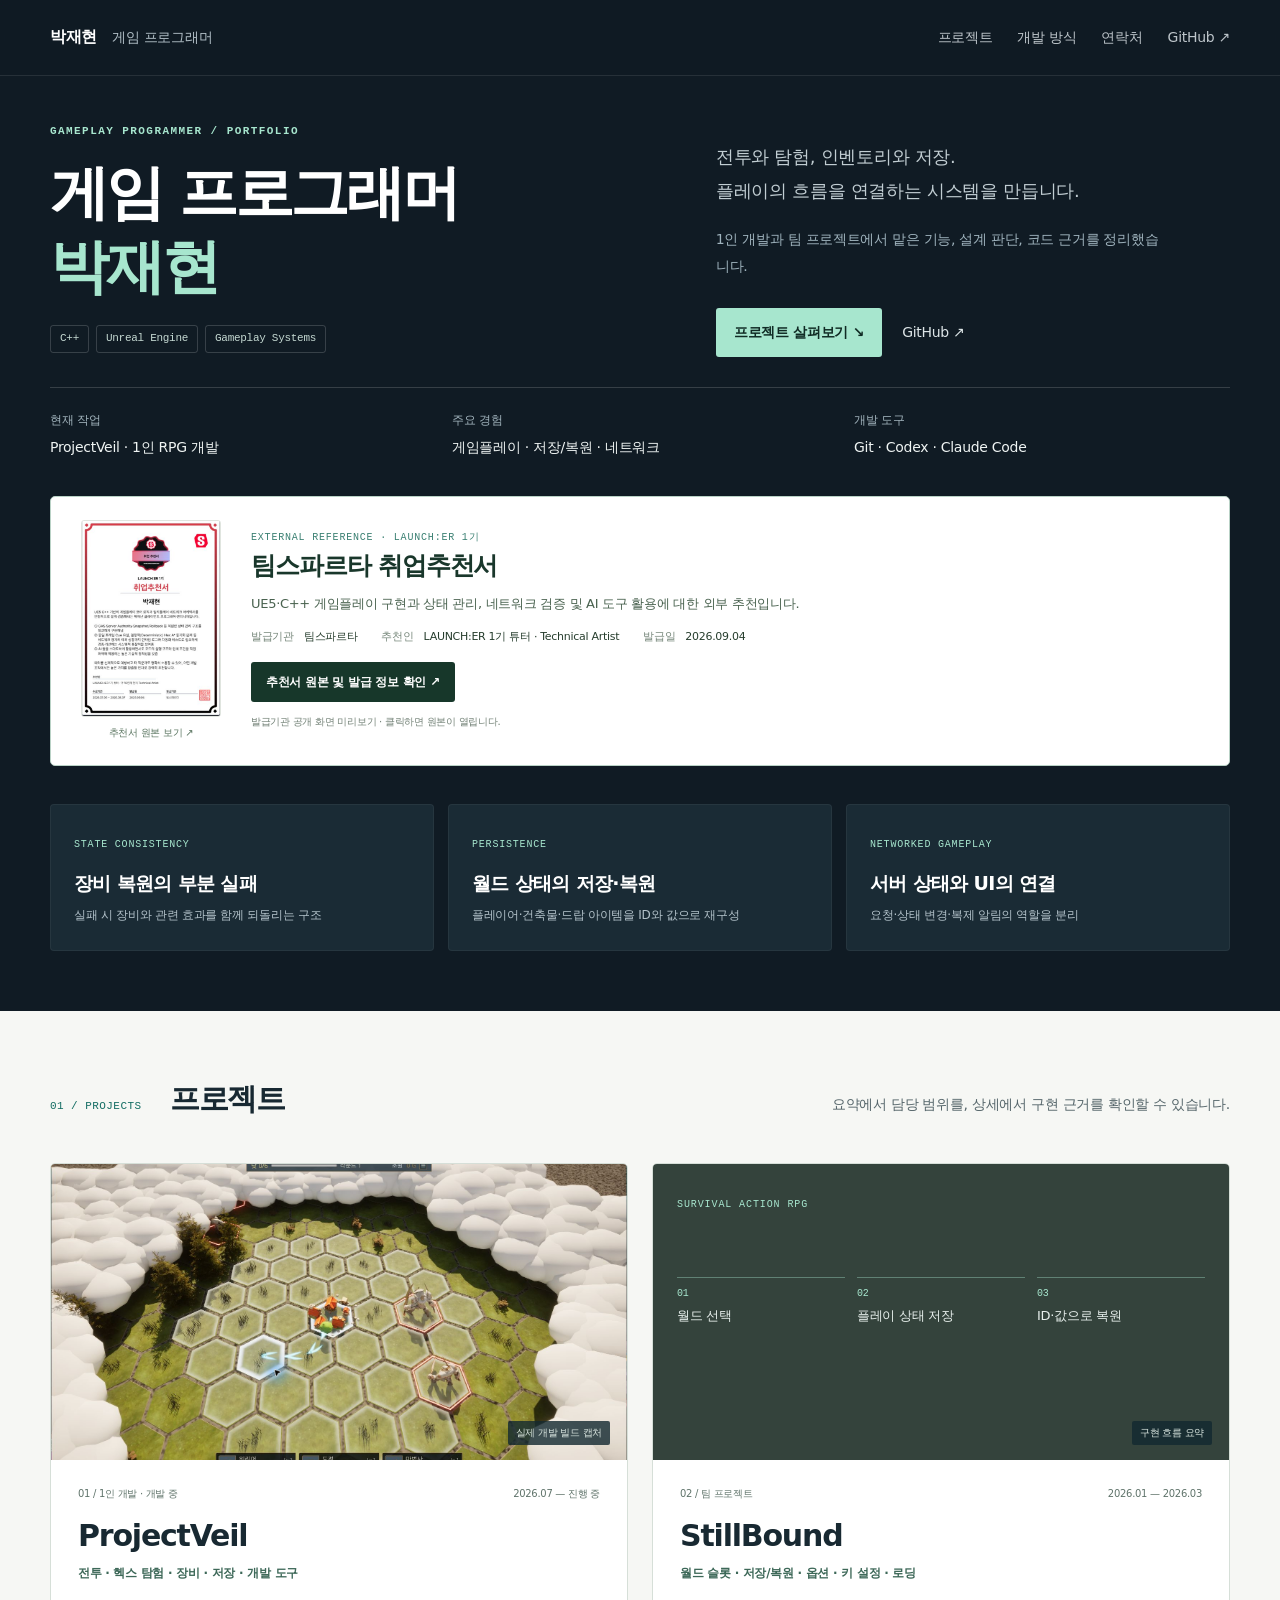
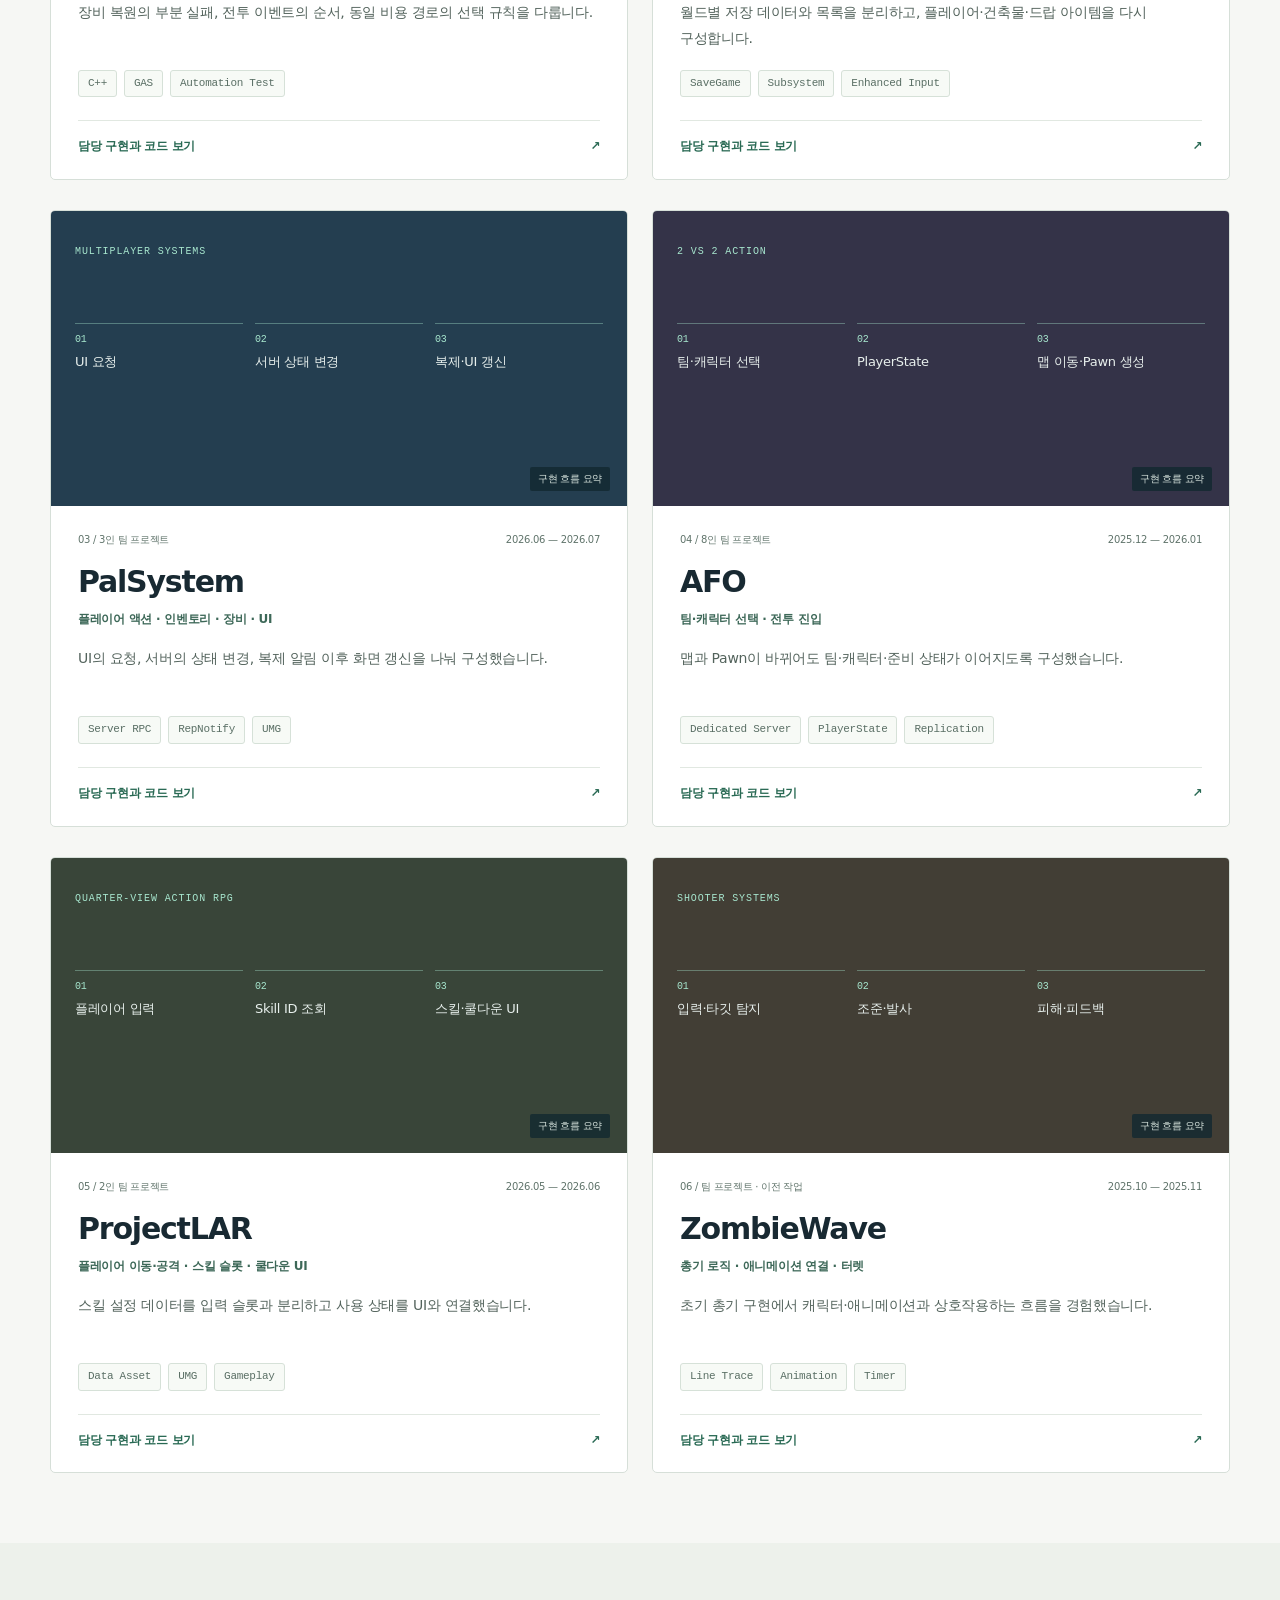
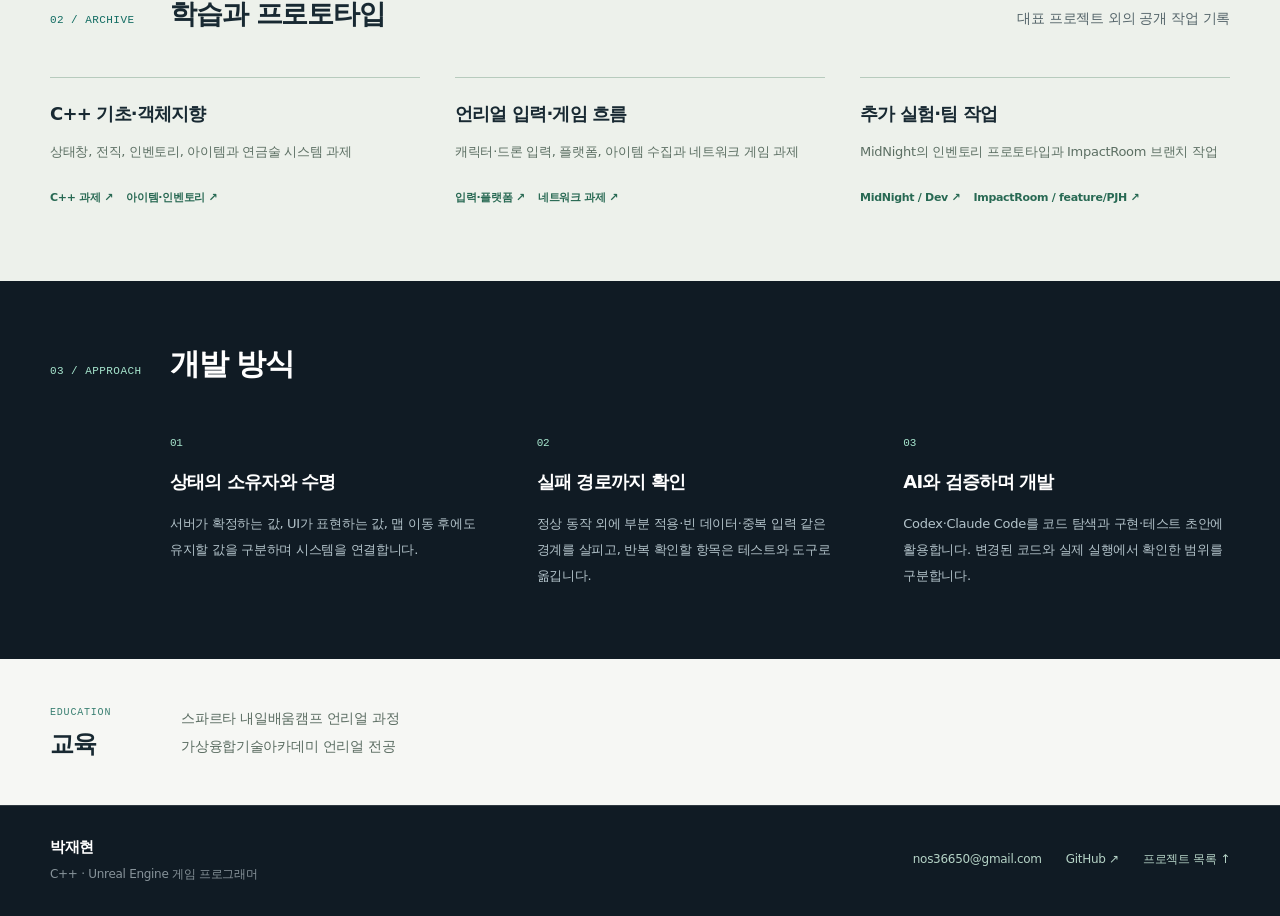
==== commit d72e32fd: "Feature recommendation below introduction in a compact card" ====
--- a/index.html
+++ b/index.html
@@ -1 +1 @@
-<!doctype html><html lang="ko"><head><meta charset="utf-8"><meta name="viewport" content="width=device-width,initial-scale=1"><meta name="theme-color" content="#101b24"><title>박재현 | C++ · Unreal Engine 게임 프로그래머</title><meta name="description" content="ProjectVeil, StillBound, PalSystem, AFO, ProjectLAR, ZombieWave의 담당 구현과 코드 근거."><link rel="icon" href="favicon.svg" type="image/svg+xml"><link rel="stylesheet" href="styles.css"><link rel="stylesheet" href="portfolio.css"><link rel="canonical" href="https://soloplayer-tech.github.io/"></head><body><a class="skip" href="#content">본문으로 바로가기</a><header class="site-header"><a class="name" href="./">박재현 <span>게임 프로그래머</span></a><nav aria-label="페이지 메뉴"><a href="index.html#projects">프로젝트</a><a href="index.html#work">개발 방식</a><a href="index.html#contact">연락처</a><a href="https://github.com/soloplayer-tech" target="_blank" rel="noopener noreferrer">GitHub ↗</a></nav></header><main id="content"><section class="opening portfolio-opening" id="top"><div class="opening-main"><p class="opening-label">GAMEPLAY PROGRAMMER / PORTFOLIO</p><h1>게임 프로그래머<br><em>박재현</em></h1><div class="skill-tags"><span>C++</span><span>Unreal Engine</span><span>Gameplay Systems</span></div></div><div class="hero-detail"><p class="opening-copy">전투와 탐험, 인벤토리와 저장.<br>플레이의 흐름을 연결하는 시스템을 만듭니다.</p><p class="hero-subcopy">1인 개발과 팀 프로젝트에서 맡은 기능, 설계 판단, 코드 근거를 정리했습니다.</p><div class="hero-actions"><a class="primary-action" href="#projects">프로젝트 살펴보기 ↘</a><a class="secondary-action" href="https://github.com/soloplayer-tech" target="_blank" rel="noopener noreferrer">GitHub ↗</a></div></div><div class="opening-info"><div><span>현재 작업</span><p>ProjectVeil · 1인 RPG 개발</p></div><div><span>주요 경험</span><p>게임플레이 · 저장/복원 · 네트워크</p></div><div><span>개발 도구</span><p>Git · Codex · Claude Code</p></div></div></section><section class="engineering-index" aria-label="대표 기술 사례"><a href="projects/projectveil.html#restore"><span>STATE CONSISTENCY</span><strong>장비 복원의 부분 실패</strong><p>실패 시 장비와 관련 효과를 함께 되돌리는 구조</p></a><a href="projects/stillbound.html#save-restore"><span>PERSISTENCE</span><strong>월드 상태의 저장·복원</strong><p>플레이어·건축물·드랍 아이템을 ID와 값으로 재구성</p></a><a href="projects/palsystem.html#inventory"><span>NETWORKED GAMEPLAY</span><strong>서버 상태와 UI의 연결</strong><p>요청·상태 변경·복제 알림의 역할을 분리</p></a></section><section class="projects project-overview" id="projects"><div class="section-title"><span>01 / PROJECTS</span><h2>프로젝트</h2><p>요약에서 담당 범위를, 상세에서 구현 근거를 확인할 수 있습니다.</p></div><div class="project-grid"><article class="project-card featured-card" id="project-veil"><a class="card-art has-image" href="projects/projectveil.html" aria-label="ProjectVeil 상세 보기"><img src="assets/projectveil-exploration.jpg" alt="ProjectVeil 로컬 개발 빌드의 헥스 탐험 실행 화면" width="1602" height="932" loading="lazy"><span class="art-label">실제 개발 빌드 캡처</span></a><div class="card-copy"><div class="card-eyebrow"><span>01 / 1인 개발 · 개발 중</span><span>2026.07 — 진행 중</span></div><h3><a href="projects/projectveil.html">ProjectVeil</a></h3><p class="card-role">전투 · 헥스 탐험 · 장비 · 저장 · 개발 도구</p><p class="card-description">장비 복원의 부분 실패, 전투 이벤트의 순서, 동일 비용 경로의 선택 규칙을 다룹니다.</p><div class="skill-tags"><span>C++</span><span>GAS</span><span>Automation Test</span></div><a class="card-cta" href="projects/projectveil.html">담당 구현과 코드 보기 <span aria-hidden="true">↗</span></a></div></article><article class="project-card " id="stillbound"><a class="card-art " href="projects/stillbound.html" aria-label="StillBound 상세 보기"><span class="art-type">SURVIVAL ACTION RPG</span><div class="art-flow" aria-hidden="true"><span><small>01</small>월드 선택</span><span><small>02</small>플레이 상태 저장</span><span><small>03</small>ID·값으로 복원</span></div><span class="art-label">구현 흐름 요약</span></a><div class="card-copy"><div class="card-eyebrow"><span>02 / 팀 프로젝트</span><span>2026.01 — 2026.03</span></div><h3><a href="projects/stillbound.html">StillBound</a></h3><p class="card-role">월드 슬롯 · 저장/복원 · 옵션 · 키 설정 · 로딩</p><p class="card-description">월드별 저장 데이터와 목록을 분리하고, 플레이어·건축물·드랍 아이템을 다시 구성합니다.</p><div class="skill-tags"><span>SaveGame</span><span>Subsystem</span><span>Enhanced Input</span></div><a class="card-cta" href="projects/stillbound.html">담당 구현과 코드 보기 <span aria-hidden="true">↗</span></a></div></article><article class="project-card " id="palsystem"><a class="card-art " href="projects/palsystem.html" aria-label="PalSystem 상세 보기"><span class="art-type">MULTIPLAYER SYSTEMS</span><div class="art-flow" aria-hidden="true"><span><small>01</small>UI 요청</span><span><small>02</small>서버 상태 변경</span><span><small>03</small>복제·UI 갱신</span></div><span class="art-label">구현 흐름 요약</span></a><div class="card-copy"><div class="card-eyebrow"><span>03 / 3인 팀 프로젝트</span><span>2026.06 — 2026.07</span></div><h3><a href="projects/palsystem.html">PalSystem</a></h3><p class="card-role">플레이어 액션 · 인벤토리 · 장비 · UI</p><p class="card-description">UI의 요청, 서버의 상태 변경, 복제 알림 이후 화면 갱신을 나눠 구성했습니다.</p><div class="skill-tags"><span>Server RPC</span><span>RepNotify</span><span>UMG</span></div><a class="card-cta" href="projects/palsystem.html">담당 구현과 코드 보기 <span aria-hidden="true">↗</span></a></div></article><article class="project-card " id="afo"><a class="card-art " href="projects/afo.html" aria-label="AFO 상세 보기"><span class="art-type">2 VS 2 ACTION</span><div class="art-flow" aria-hidden="true"><span><small>01</small>팀·캐릭터 선택</span><span><small>02</small>PlayerState</span><span><small>03</small>맵 이동·Pawn 생성</span></div><span class="art-label">구현 흐름 요약</span></a><div class="card-copy"><div class="card-eyebrow"><span>04 / 8인 팀 프로젝트</span><span>2025.12 — 2026.01</span></div><h3><a href="projects/afo.html">AFO</a></h3><p class="card-role">팀·캐릭터 선택 · 전투 진입</p><p class="card-description">맵과 Pawn이 바뀌어도 팀·캐릭터·준비 상태가 이어지도록 구성했습니다.</p><div class="skill-tags"><span>Dedicated Server</span><span>PlayerState</span><span>Replication</span></div><a class="card-cta" href="projects/afo.html">담당 구현과 코드 보기 <span aria-hidden="true">↗</span></a></div></article><article class="project-card " id="project-lar"><a class="card-art " href="projects/projectlar.html" aria-label="ProjectLAR 상세 보기"><span class="art-type">QUARTER-VIEW ACTION RPG</span><div class="art-flow" aria-hidden="true"><span><small>01</small>플레이어 입력</span><span><small>02</small>Skill ID 조회</span><span><small>03</small>스킬·쿨다운 UI</span></div><span class="art-label">구현 흐름 요약</span></a><div class="card-copy"><div class="card-eyebrow"><span>05 / 2인 팀 프로젝트</span><span>2026.05 — 2026.06</span></div><h3><a href="projects/projectlar.html">ProjectLAR</a></h3><p class="card-role">플레이어 이동·공격 · 스킬 슬롯 · 쿨다운 UI</p><p class="card-description">스킬 설정 데이터를 입력 슬롯과 분리하고 사용 상태를 UI와 연결했습니다.</p><div class="skill-tags"><span>Data Asset</span><span>UMG</span><span>Gameplay</span></div><a class="card-cta" href="projects/projectlar.html">담당 구현과 코드 보기 <span aria-hidden="true">↗</span></a></div></article><article class="project-card " id="zombiewave"><a class="card-art " href="projects/zombiewave.html" aria-label="ZombieWave 상세 보기"><span class="art-type">SHOOTER SYSTEMS</span><div class="art-flow" aria-hidden="true"><span><small>01</small>입력·타깃 탐지</span><span><small>02</small>조준·발사</span><span><small>03</small>피해·피드백</span></div><span class="art-label">구현 흐름 요약</span></a><div class="card-copy"><div class="card-eyebrow"><span>06 / 팀 프로젝트 · 이전 작업</span><span>2025.10 — 2025.11</span></div><h3><a href="projects/zombiewave.html">ZombieWave</a></h3><p class="card-role">총기 로직 · 애니메이션 연결 · 터렛</p><p class="card-description">초기 총기 구현에서 캐릭터·애니메이션과 상호작용하는 흐름을 경험했습니다.</p><div class="skill-tags"><span>Line Trace</span><span>Animation</span><span>Timer</span></div><a class="card-cta" href="projects/zombiewave.html">담당 구현과 코드 보기 <span aria-hidden="true">↗</span></a></div></article></div><span id="project-veil-tools" class="legacy-anchor"></span></section><section class="archive-section" id="archive"><div class="section-title"><span>02 / ARCHIVE</span><h2>학습과 프로토타입</h2><p>대표 프로젝트 외의 공개 작업 기록</p></div><div class="archive-grid"><div><h3>C++ 기초·객체지향</h3><p>상태창, 전직, 인벤토리, 아이템과 연금술 시스템 과제</p><a class="text-link" href="https://github.com/soloplayer-tech/git-assignment3" target="_blank" rel="noopener noreferrer">C++ 과제 ↗</a><a class="text-link" href="https://github.com/soloplayer-tech/ItemInventoryTemp1" target="_blank" rel="noopener noreferrer">아이템·인벤토리 ↗</a></div><div><h3>언리얼 입력·게임 흐름</h3><p>캐릭터·드론 입력, 플랫폼, 아이템 수집과 네트워크 게임 과제</p><a class="text-link" href="https://github.com/soloplayer-tech/git-assignment7" target="_blank" rel="noopener noreferrer">입력·플랫폼 ↗</a><a class="text-link" href="https://github.com/soloplayer-tech/git-assignment9" target="_blank" rel="noopener noreferrer">네트워크 과제 ↗</a></div><div><h3>추가 실험·팀 작업</h3><p>MidNight의 인벤토리 프로토타입과 ImpactRoom 브랜치 작업</p><a class="text-link" href="https://github.com/soloplayer-tech/MidNight/tree/Dev" target="_blank" rel="noopener noreferrer">MidNight / Dev ↗</a><a class="text-link" href="https://github.com/soloplayer-tech/TeamProject_ImpactRoom/tree/feature/PJH" target="_blank" rel="noopener noreferrer">ImpactRoom / feature/PJH ↗</a></div></div></section><section class="work" id="work"><div class="section-title"><span>03 / APPROACH</span><h2>개발 방식</h2></div><div class="approach-grid"><div><span>01</span><h3>상태의 소유자와 수명</h3><p>서버가 확정하는 값, UI가 표현하는 값, 맵 이동 후에도 유지할 값을 구분하며 시스템을 연결합니다.</p></div><div><span>02</span><h3>실패 경로까지 확인</h3><p>정상 동작 외에 부분 적용·빈 데이터·중복 입력 같은 경계를 살피고, 반복 확인할 항목은 테스트와 도구로 옮깁니다.</p></div><div><span>03</span><h3>AI와 검증하며 개발</h3><p>Codex·Claude Code를 코드 탐색과 구현·테스트 초안에 활용합니다. 변경된 코드와 실제 실행에서 확인한 범위를 구분합니다.</p></div></div></section><section class="resources reference-section" id="recommendation"><div class="reference-intro"><p class="eyebrow">EDUCATION & REFERENCE</p><h2>교육과 외부 추천</h2><p>스파르타 내일배움캠프 언리얼 과정 · 가상융합기술아카데미 언리얼 전공</p></div><article class="recommendation-card" aria-labelledby="recommendation-title"><a class="recommendation-preview" href="https://teamsparta.kolleges.net/ko/credentials/7c0f0968-2c67-48e1-b801-fdb82554b48d" target="_blank" rel="noopener noreferrer" aria-label="팀스파르타 취업추천서 발급기관 원본 보기"><span class="recommendation-scan"><img src="assets/teamsparta-recommendation.png" alt="팀스파르타에서 박재현에게 발급한 LAUNCH:ER 1기 취업추천서 공개 화면" width="1038" height="816" loading="lazy"></span><span class="recommendation-caption">미리보기 · 클릭하여 원본 확인 ↗</span></a><div class="recommendation-copy"><p class="eyebrow">TEAMSPARTA · LAUNCH:ER 1기</p><h3 id="recommendation-title">취업추천서</h3><p class="recommendation-description">UE5·C++ 게임플레이 구현, 상태 관리와 네트워크 경계 조건의 검증, AI 도구 활용에 대한 외부 추천입니다.</p><dl class="recommendation-meta"><div><dt>발급기관</dt><dd>팀스파르타</dd></div><div><dt>추천인</dt><dd>LAUNCH:ER 1기 튜터 · Technical Artist</dd></div><div><dt>발급일</dt><dd>2026.09.04</dd></div></dl><a class="recommendation-original" href="https://teamsparta.kolleges.net/ko/credentials/7c0f0968-2c67-48e1-b801-fdb82554b48d" target="_blank" rel="noopener noreferrer">추천서 원본 및 발급 정보 확인 ↗</a><p class="recommendation-note">발급기관의 공개 화면을 캡처한 미리보기입니다. 원문과 발급 정보는 위 링크에서 확인할 수 있습니다.</p></div></article></section></main><footer id="contact"><div><strong>박재현</strong><span>C++ · Unreal Engine 게임 프로그래머</span></div><div class="footer-links"><a href="mailto:nos36650@gmail.com">nos36650@gmail.com</a><a href="https://github.com/soloplayer-tech" target="_blank" rel="noopener noreferrer">GitHub ↗</a><a href="index.html#projects">프로젝트 목록 ↑</a></div></footer></body></html>+<!doctype html><html lang="ko"><head><meta charset="utf-8"><meta name="viewport" content="width=device-width,initial-scale=1"><meta name="theme-color" content="#101b24"><title>박재현 | C++ · Unreal Engine 게임 프로그래머</title><meta name="description" content="ProjectVeil, StillBound, PalSystem, AFO, ProjectLAR, ZombieWave의 담당 구현과 코드 근거."><link rel="icon" href="favicon.svg" type="image/svg+xml"><link rel="stylesheet" href="styles.css"><link rel="stylesheet" href="portfolio.css"><link rel="canonical" href="https://soloplayer-tech.github.io/"></head><body><a class="skip" href="#content">본문으로 바로가기</a><header class="site-header"><a class="name" href="./">박재현 <span>게임 프로그래머</span></a><nav aria-label="페이지 메뉴"><a href="index.html#projects">프로젝트</a><a href="index.html#work">개발 방식</a><a href="index.html#contact">연락처</a><a href="https://github.com/soloplayer-tech" target="_blank" rel="noopener noreferrer">GitHub ↗</a></nav></header><main id="content"><section class="opening portfolio-opening" id="top"><div class="opening-main"><p class="opening-label">GAMEPLAY PROGRAMMER / PORTFOLIO</p><h1>게임 프로그래머<br><em>박재현</em></h1><div class="skill-tags"><span>C++</span><span>Unreal Engine</span><span>Gameplay Systems</span></div></div><div class="hero-detail"><p class="opening-copy">전투와 탐험, 인벤토리와 저장.<br>플레이의 흐름을 연결하는 시스템을 만듭니다.</p><p class="hero-subcopy">1인 개발과 팀 프로젝트에서 맡은 기능, 설계 판단, 코드 근거를 정리했습니다.</p><div class="hero-actions"><a class="primary-action" href="#projects">프로젝트 살펴보기 ↘</a><a class="secondary-action" href="https://github.com/soloplayer-tech" target="_blank" rel="noopener noreferrer">GitHub ↗</a></div></div><div class="opening-info"><div><span>현재 작업</span><p>ProjectVeil · 1인 RPG 개발</p></div><div><span>주요 경험</span><p>게임플레이 · 저장/복원 · 네트워크</p></div><div><span>개발 도구</span><p>Git · Codex · Claude Code</p></div></div></section><section class="resources reference-section reference-top" id="recommendation"><article class="recommendation-card" aria-labelledby="recommendation-title"><a class="recommendation-preview" href="https://teamsparta.kolleges.net/ko/credentials/7c0f0968-2c67-48e1-b801-fdb82554b48d" target="_blank" rel="noopener noreferrer" aria-label="팀스파르타 취업추천서 발급기관 원본 보기"><span class="recommendation-scan"><img src="assets/teamsparta-recommendation.png" alt="팀스파르타에서 박재현에게 발급한 LAUNCH:ER 1기 취업추천서 공개 화면" width="1038" height="816" loading="eager"></span><span class="recommendation-caption">추천서 원본 보기 ↗</span></a><div class="recommendation-copy"><p class="eyebrow">EXTERNAL REFERENCE · LAUNCH:ER 1기</p><h2 id="recommendation-title">팀스파르타 취업추천서</h2><p class="recommendation-description">UE5·C++ 게임플레이 구현과 상태 관리, 네트워크 검증 및 AI 도구 활용에 대한 외부 추천입니다.</p><dl class="recommendation-meta"><div><dt>발급기관</dt><dd>팀스파르타</dd></div><div><dt>추천인</dt><dd>LAUNCH:ER 1기 튜터 · Technical Artist</dd></div><div><dt>발급일</dt><dd>2026.09.04</dd></div></dl><a class="recommendation-original" href="https://teamsparta.kolleges.net/ko/credentials/7c0f0968-2c67-48e1-b801-fdb82554b48d" target="_blank" rel="noopener noreferrer">추천서 원본 및 발급 정보 확인 ↗</a><p class="recommendation-note">발급기관 공개 화면 미리보기 · 클릭하면 원본이 열립니다.</p></div></article></section><section class="engineering-index" aria-label="대표 기술 사례"><a href="projects/projectveil.html#restore"><span>STATE CONSISTENCY</span><strong>장비 복원의 부분 실패</strong><p>실패 시 장비와 관련 효과를 함께 되돌리는 구조</p></a><a href="projects/stillbound.html#save-restore"><span>PERSISTENCE</span><strong>월드 상태의 저장·복원</strong><p>플레이어·건축물·드랍 아이템을 ID와 값으로 재구성</p></a><a href="projects/palsystem.html#inventory"><span>NETWORKED GAMEPLAY</span><strong>서버 상태와 UI의 연결</strong><p>요청·상태 변경·복제 알림의 역할을 분리</p></a></section><section class="projects project-overview" id="projects"><div class="section-title"><span>01 / PROJECTS</span><h2>프로젝트</h2><p>요약에서 담당 범위를, 상세에서 구현 근거를 확인할 수 있습니다.</p></div><div class="project-grid"><article class="project-card featured-card" id="project-veil"><a class="card-art has-image" href="projects/projectveil.html" aria-label="ProjectVeil 상세 보기"><img src="assets/projectveil-exploration.jpg" alt="ProjectVeil 로컬 개발 빌드의 헥스 탐험 실행 화면" width="1602" height="932" loading="lazy"><span class="art-label">실제 개발 빌드 캡처</span></a><div class="card-copy"><div class="card-eyebrow"><span>01 / 1인 개발 · 개발 중</span><span>2026.07 — 진행 중</span></div><h3><a href="projects/projectveil.html">ProjectVeil</a></h3><p class="card-role">전투 · 헥스 탐험 · 장비 · 저장 · 개발 도구</p><p class="card-description">장비 복원의 부분 실패, 전투 이벤트의 순서, 동일 비용 경로의 선택 규칙을 다룹니다.</p><div class="skill-tags"><span>C++</span><span>GAS</span><span>Automation Test</span></div><a class="card-cta" href="projects/projectveil.html">담당 구현과 코드 보기 <span aria-hidden="true">↗</span></a></div></article><article class="project-card " id="stillbound"><a class="card-art " href="projects/stillbound.html" aria-label="StillBound 상세 보기"><span class="art-type">SURVIVAL ACTION RPG</span><div class="art-flow" aria-hidden="true"><span><small>01</small>월드 선택</span><span><small>02</small>플레이 상태 저장</span><span><small>03</small>ID·값으로 복원</span></div><span class="art-label">구현 흐름 요약</span></a><div class="card-copy"><div class="card-eyebrow"><span>02 / 팀 프로젝트</span><span>2026.01 — 2026.03</span></div><h3><a href="projects/stillbound.html">StillBound</a></h3><p class="card-role">월드 슬롯 · 저장/복원 · 옵션 · 키 설정 · 로딩</p><p class="card-description">월드별 저장 데이터와 목록을 분리하고, 플레이어·건축물·드랍 아이템을 다시 구성합니다.</p><div class="skill-tags"><span>SaveGame</span><span>Subsystem</span><span>Enhanced Input</span></div><a class="card-cta" href="projects/stillbound.html">담당 구현과 코드 보기 <span aria-hidden="true">↗</span></a></div></article><article class="project-card " id="palsystem"><a class="card-art " href="projects/palsystem.html" aria-label="PalSystem 상세 보기"><span class="art-type">MULTIPLAYER SYSTEMS</span><div class="art-flow" aria-hidden="true"><span><small>01</small>UI 요청</span><span><small>02</small>서버 상태 변경</span><span><small>03</small>복제·UI 갱신</span></div><span class="art-label">구현 흐름 요약</span></a><div class="card-copy"><div class="card-eyebrow"><span>03 / 3인 팀 프로젝트</span><span>2026.06 — 2026.07</span></div><h3><a href="projects/palsystem.html">PalSystem</a></h3><p class="card-role">플레이어 액션 · 인벤토리 · 장비 · UI</p><p class="card-description">UI의 요청, 서버의 상태 변경, 복제 알림 이후 화면 갱신을 나눠 구성했습니다.</p><div class="skill-tags"><span>Server RPC</span><span>RepNotify</span><span>UMG</span></div><a class="card-cta" href="projects/palsystem.html">담당 구현과 코드 보기 <span aria-hidden="true">↗</span></a></div></article><article class="project-card " id="afo"><a class="card-art " href="projects/afo.html" aria-label="AFO 상세 보기"><span class="art-type">2 VS 2 ACTION</span><div class="art-flow" aria-hidden="true"><span><small>01</small>팀·캐릭터 선택</span><span><small>02</small>PlayerState</span><span><small>03</small>맵 이동·Pawn 생성</span></div><span class="art-label">구현 흐름 요약</span></a><div class="card-copy"><div class="card-eyebrow"><span>04 / 8인 팀 프로젝트</span><span>2025.12 — 2026.01</span></div><h3><a href="projects/afo.html">AFO</a></h3><p class="card-role">팀·캐릭터 선택 · 전투 진입</p><p class="card-description">맵과 Pawn이 바뀌어도 팀·캐릭터·준비 상태가 이어지도록 구성했습니다.</p><div class="skill-tags"><span>Dedicated Server</span><span>PlayerState</span><span>Replication</span></div><a class="card-cta" href="projects/afo.html">담당 구현과 코드 보기 <span aria-hidden="true">↗</span></a></div></article><article class="project-card " id="project-lar"><a class="card-art " href="projects/projectlar.html" aria-label="ProjectLAR 상세 보기"><span class="art-type">QUARTER-VIEW ACTION RPG</span><div class="art-flow" aria-hidden="true"><span><small>01</small>플레이어 입력</span><span><small>02</small>Skill ID 조회</span><span><small>03</small>스킬·쿨다운 UI</span></div><span class="art-label">구현 흐름 요약</span></a><div class="card-copy"><div class="card-eyebrow"><span>05 / 2인 팀 프로젝트</span><span>2026.05 — 2026.06</span></div><h3><a href="projects/projectlar.html">ProjectLAR</a></h3><p class="card-role">플레이어 이동·공격 · 스킬 슬롯 · 쿨다운 UI</p><p class="card-description">스킬 설정 데이터를 입력 슬롯과 분리하고 사용 상태를 UI와 연결했습니다.</p><div class="skill-tags"><span>Data Asset</span><span>UMG</span><span>Gameplay</span></div><a class="card-cta" href="projects/projectlar.html">담당 구현과 코드 보기 <span aria-hidden="true">↗</span></a></div></article><article class="project-card " id="zombiewave"><a class="card-art " href="projects/zombiewave.html" aria-label="ZombieWave 상세 보기"><span class="art-type">SHOOTER SYSTEMS</span><div class="art-flow" aria-hidden="true"><span><small>01</small>입력·타깃 탐지</span><span><small>02</small>조준·발사</span><span><small>03</small>피해·피드백</span></div><span class="art-label">구현 흐름 요약</span></a><div class="card-copy"><div class="card-eyebrow"><span>06 / 팀 프로젝트 · 이전 작업</span><span>2025.10 — 2025.11</span></div><h3><a href="projects/zombiewave.html">ZombieWave</a></h3><p class="card-role">총기 로직 · 애니메이션 연결 · 터렛</p><p class="card-description">초기 총기 구현에서 캐릭터·애니메이션과 상호작용하는 흐름을 경험했습니다.</p><div class="skill-tags"><span>Line Trace</span><span>Animation</span><span>Timer</span></div><a class="card-cta" href="projects/zombiewave.html">담당 구현과 코드 보기 <span aria-hidden="true">↗</span></a></div></article></div><span id="project-veil-tools" class="legacy-anchor"></span></section><section class="archive-section" id="archive"><div class="section-title"><span>02 / ARCHIVE</span><h2>학습과 프로토타입</h2><p>대표 프로젝트 외의 공개 작업 기록</p></div><div class="archive-grid"><div><h3>C++ 기초·객체지향</h3><p>상태창, 전직, 인벤토리, 아이템과 연금술 시스템 과제</p><a class="text-link" href="https://github.com/soloplayer-tech/git-assignment3" target="_blank" rel="noopener noreferrer">C++ 과제 ↗</a><a class="text-link" href="https://github.com/soloplayer-tech/ItemInventoryTemp1" target="_blank" rel="noopener noreferrer">아이템·인벤토리 ↗</a></div><div><h3>언리얼 입력·게임 흐름</h3><p>캐릭터·드론 입력, 플랫폼, 아이템 수집과 네트워크 게임 과제</p><a class="text-link" href="https://github.com/soloplayer-tech/git-assignment7" target="_blank" rel="noopener noreferrer">입력·플랫폼 ↗</a><a class="text-link" href="https://github.com/soloplayer-tech/git-assignment9" target="_blank" rel="noopener noreferrer">네트워크 과제 ↗</a></div><div><h3>추가 실험·팀 작업</h3><p>MidNight의 인벤토리 프로토타입과 ImpactRoom 브랜치 작업</p><a class="text-link" href="https://github.com/soloplayer-tech/MidNight/tree/Dev" target="_blank" rel="noopener noreferrer">MidNight / Dev ↗</a><a class="text-link" href="https://github.com/soloplayer-tech/TeamProject_ImpactRoom/tree/feature/PJH" target="_blank" rel="noopener noreferrer">ImpactRoom / feature/PJH ↗</a></div></div></section><section class="work" id="work"><div class="section-title"><span>03 / APPROACH</span><h2>개발 방식</h2></div><div class="approach-grid"><div><span>01</span><h3>상태의 소유자와 수명</h3><p>서버가 확정하는 값, UI가 표현하는 값, 맵 이동 후에도 유지할 값을 구분하며 시스템을 연결합니다.</p></div><div><span>02</span><h3>실패 경로까지 확인</h3><p>정상 동작 외에 부분 적용·빈 데이터·중복 입력 같은 경계를 살피고, 반복 확인할 항목은 테스트와 도구로 옮깁니다.</p></div><div><span>03</span><h3>AI와 검증하며 개발</h3><p>Codex·Claude Code를 코드 탐색과 구현·테스트 초안에 활용합니다. 변경된 코드와 실제 실행에서 확인한 범위를 구분합니다.</p></div></div></section><section class="education-summary" id="education"><div><p class="eyebrow">EDUCATION</p><h2>교육</h2></div><p>스파르타 내일배움캠프 언리얼 과정<br>가상융합기술아카데미 언리얼 전공</p></section></main><footer id="contact"><div><strong>박재현</strong><span>C++ · Unreal Engine 게임 프로그래머</span></div><div class="footer-links"><a href="mailto:nos36650@gmail.com">nos36650@gmail.com</a><a href="https://github.com/soloplayer-tech" target="_blank" rel="noopener noreferrer">GitHub ↗</a><a href="index.html#projects">프로젝트 목록 ↑</a></div></footer></body></html>
--- a/portfolio.css
+++ b/portfolio.css
@@ -1,5 +1,9 @@
 /* Portfolio overview and evidence-led project details. */
 /* Issuer-page capture; the source screenshot is retained without raster edits. */
+.portfolio-opening{padding-top:120px;gap:30px 90px}.portfolio-opening h1{font-size:clamp(42px,4.6vw,62px)}.portfolio-opening .opening-label{margin-bottom:16px}.resources.reference-section.reference-top{padding-top:0;padding-bottom:30px;background:#101b24;color:#fff}.reference-top .recommendation-card{grid-template-columns:140px minmax(0,1fr);gap:30px;padding:23px 30px;color:#182932;border-color:#b9d2c6;border-radius:5px}.reference-top .recommendation-preview{max-width:140px}.reference-top .recommendation-caption{font-size:10px;padding-top:7px}.reference-top .recommendation-copy h2{font-size:25px;margin:6px 0 10px;color:#19372b}.reference-top .recommendation-description{font-size:13px;line-height:1.8;max-width:680px}.reference-top .recommendation-meta{display:flex;flex-wrap:wrap;gap:5px 24px;margin:12px 0 15px}.reference-top .recommendation-meta>div{display:flex;gap:10px;margin:0;font-size:11px;line-height:1.8}.reference-top .recommendation-original{font-size:12px;padding:10px 15px}.reference-top .recommendation-note{font-size:10px;margin-top:10px}.education-summary{display:flex;gap:70px;align-items:center;padding:45px max(28px,calc((100vw - 1180px)/2));background:#f6f7f4;color:#182932}.education-summary h2{font-size:24px;margin-top:10px}.education-summary>p{font-size:14px;color:#5a6c61;line-height:2}
+@media(max-width:800px){.portfolio-opening{padding-top:100px;gap:22px}.resources.reference-section.reference-top{padding:0 24px 25px}.reference-top .recommendation-card{grid-template-columns:110px minmax(0,1fr);gap:22px;padding:22px}.reference-top .recommendation-copy h2{font-size:22px}.reference-top .recommendation-description{font-size:12px}.reference-top .recommendation-meta{display:block;margin:10px 0 12px}.reference-top .recommendation-meta>div{margin:3px 0}.reference-top .recommendation-note{font-size:10px}.reference-top .recommendation-caption{font-size:9px}.education-summary{padding:35px 24px;gap:30px}.education-summary>p{font-size:13px}}
+@media(max-width:560px){.reference-top .recommendation-card{grid-template-columns:1fr;gap:20px;padding:23px}.reference-top .recommendation-preview{max-width:130px}.reference-top .recommendation-copy h2{font-size:22px}.reference-top .recommendation-meta{display:block}.reference-top .recommendation-meta>div{font-size:11px}.reference-top .recommendation-description{font-size:13px}.reference-top .recommendation-original{display:block;text-align:center}.reference-top .recommendation-note{text-align:center}.education-summary{display:block}.education-summary>p{margin-top:18px}}
+@media print{.education-summary{display:none}}
 .resources.reference-section{display:block;scroll-margin-top:90px}.reference-intro{margin-bottom:30px}.recommendation-card{display:grid;grid-template-columns:minmax(0,300px) minmax(0,1fr);gap:48px;align-items:center;padding:32px;background:#fff;border:1px solid #d4dfd5;border-radius:6px}.recommendation-preview{display:block;max-width:300px;width:100%;margin:auto}.recommendation-scan{display:block;position:relative;aspect-ratio:475/670;overflow:hidden;background:#fff;border:1px solid #e0e5df;border-radius:3px}.recommendation-scan img{position:absolute;display:block;width:218.526316%;max-width:none;height:auto;left:-57.684211%;top:-7.910448%}.recommendation-caption{display:block;text-align:center;font-size:11px;line-height:1.8;color:#59745f;padding-top:11px}.recommendation-copy h3{font-size:30px;letter-spacing:-.04em;margin:12px 0 18px}.recommendation-description{font-size:15px;line-height:1.95;max-width:490px;color:#49624f;word-break:keep-all}.recommendation-meta{margin:24px 0 28px}.recommendation-meta>div{display:grid;grid-template-columns:80px minmax(0,1fr);gap:15px;margin:11px 0;font-size:13px;line-height:1.8}.recommendation-meta dt{color:#748578}.recommendation-meta dd{margin:0;color:#263d2d}.recommendation-original{display:inline-block;font-size:13px;font-weight:700;line-height:1.7;padding:12px 18px;background:#17372a;color:#fff;border-radius:3px}.recommendation-original:hover{background:#28553f}.recommendation-note{font-size:11px;line-height:1.9;color:#718075;max-width:450px;margin-top:18px}.recommendation-preview:hover .recommendation-caption{text-decoration:underline;text-underline-offset:4px}
 @media(max-width:800px){.recommendation-card{grid-template-columns:1fr;gap:30px;padding:25px}.recommendation-copy h3{font-size:25px}.recommendation-description{font-size:14px}.recommendation-meta{margin:20px 0}.recommendation-original{font-size:12px}.resources.reference-section{padding:40px 24px}.reference-intro{margin-bottom:25px}}
 @media(max-width:560px){.recommendation-card{padding:20px;gap:26px}.recommendation-meta>div{grid-template-columns:65px minmax(0,1fr);gap:10px;font-size:12px}.recommendation-original{display:block;text-align:center;padding:12px}.recommendation-note{font-size:11px}}
